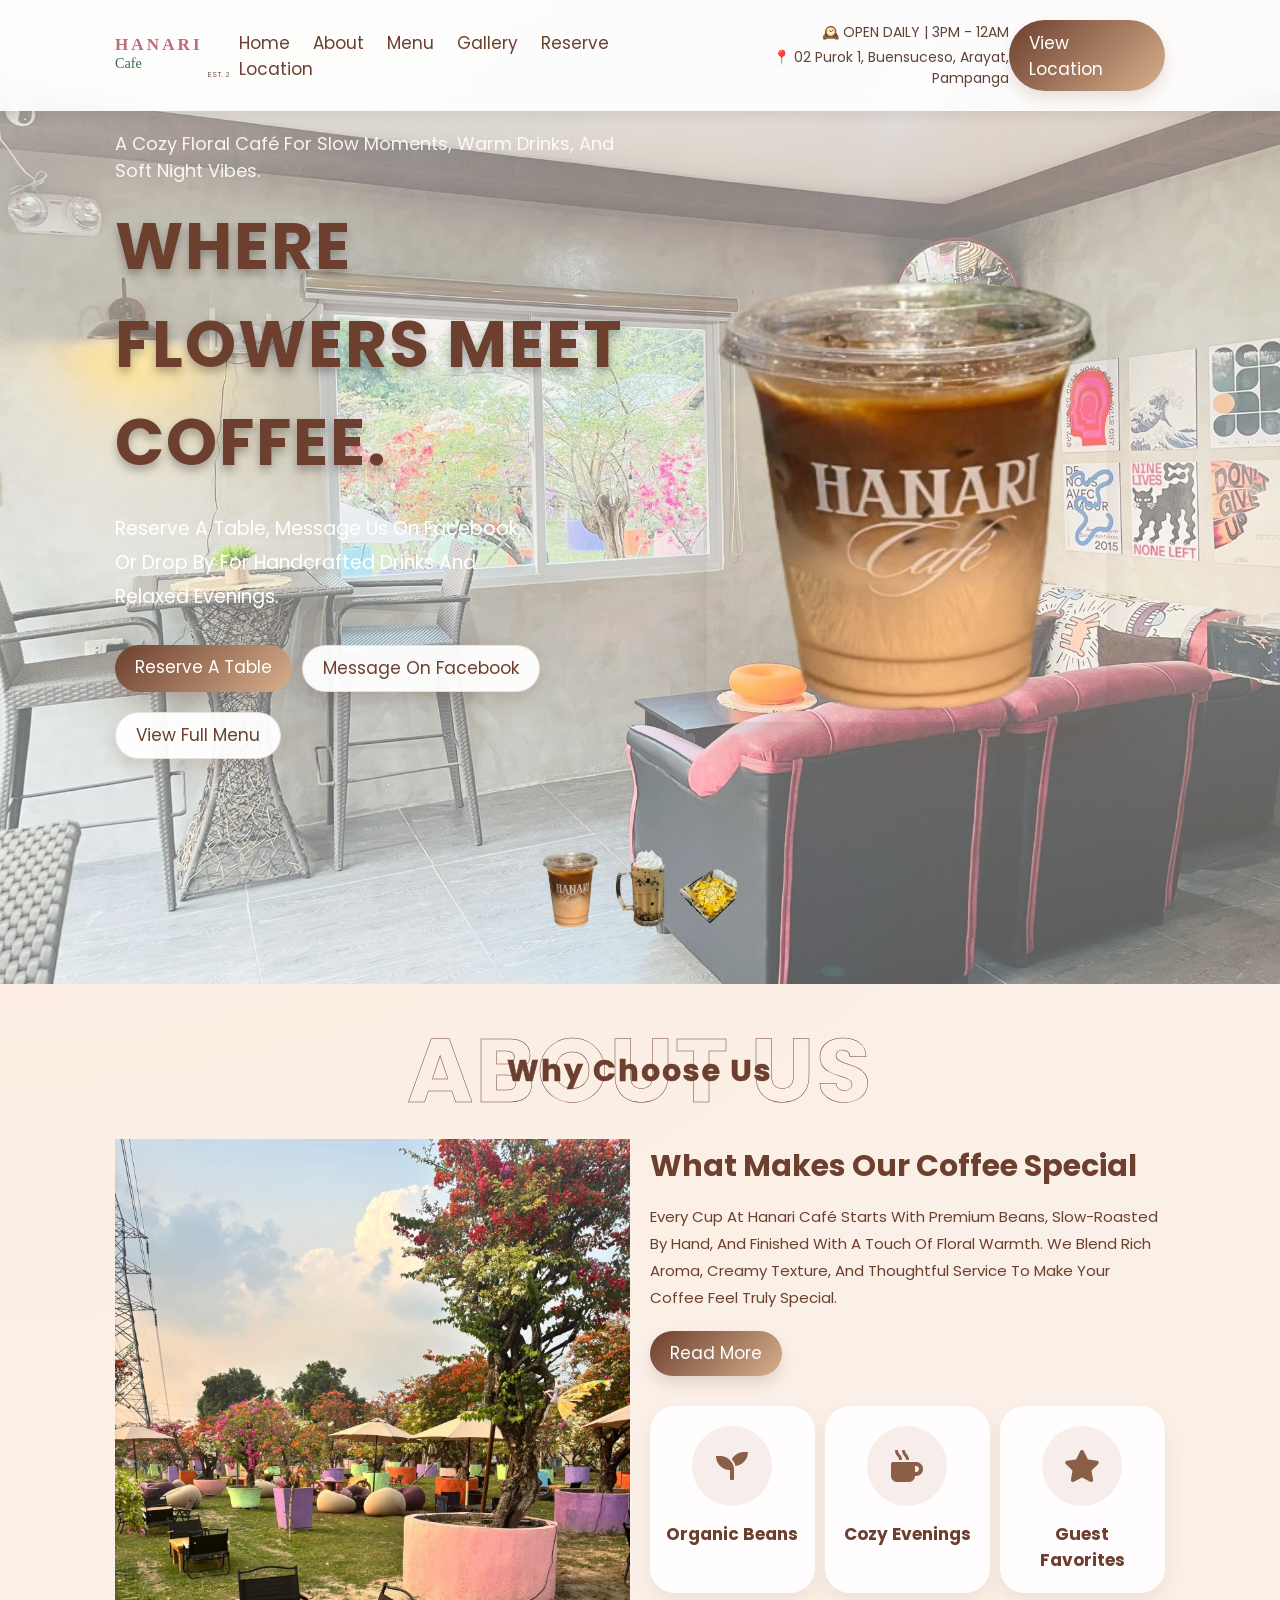
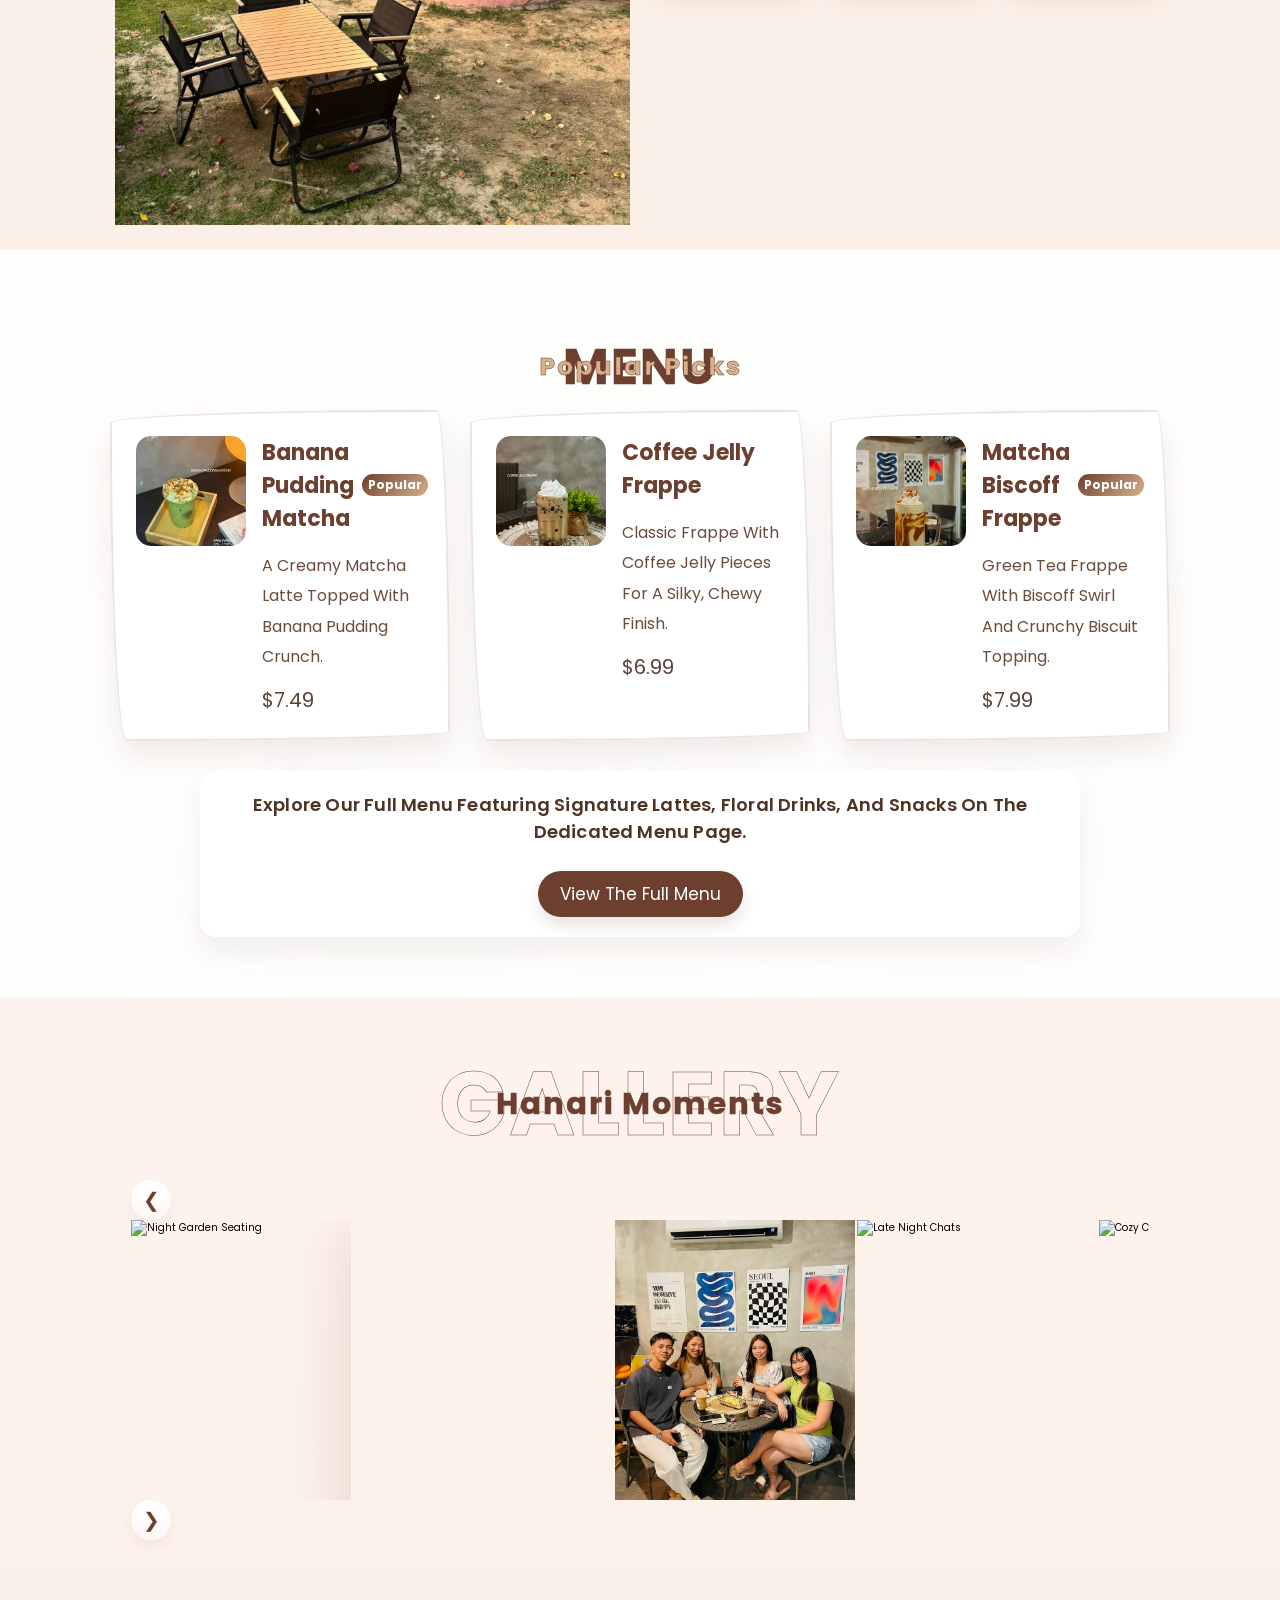
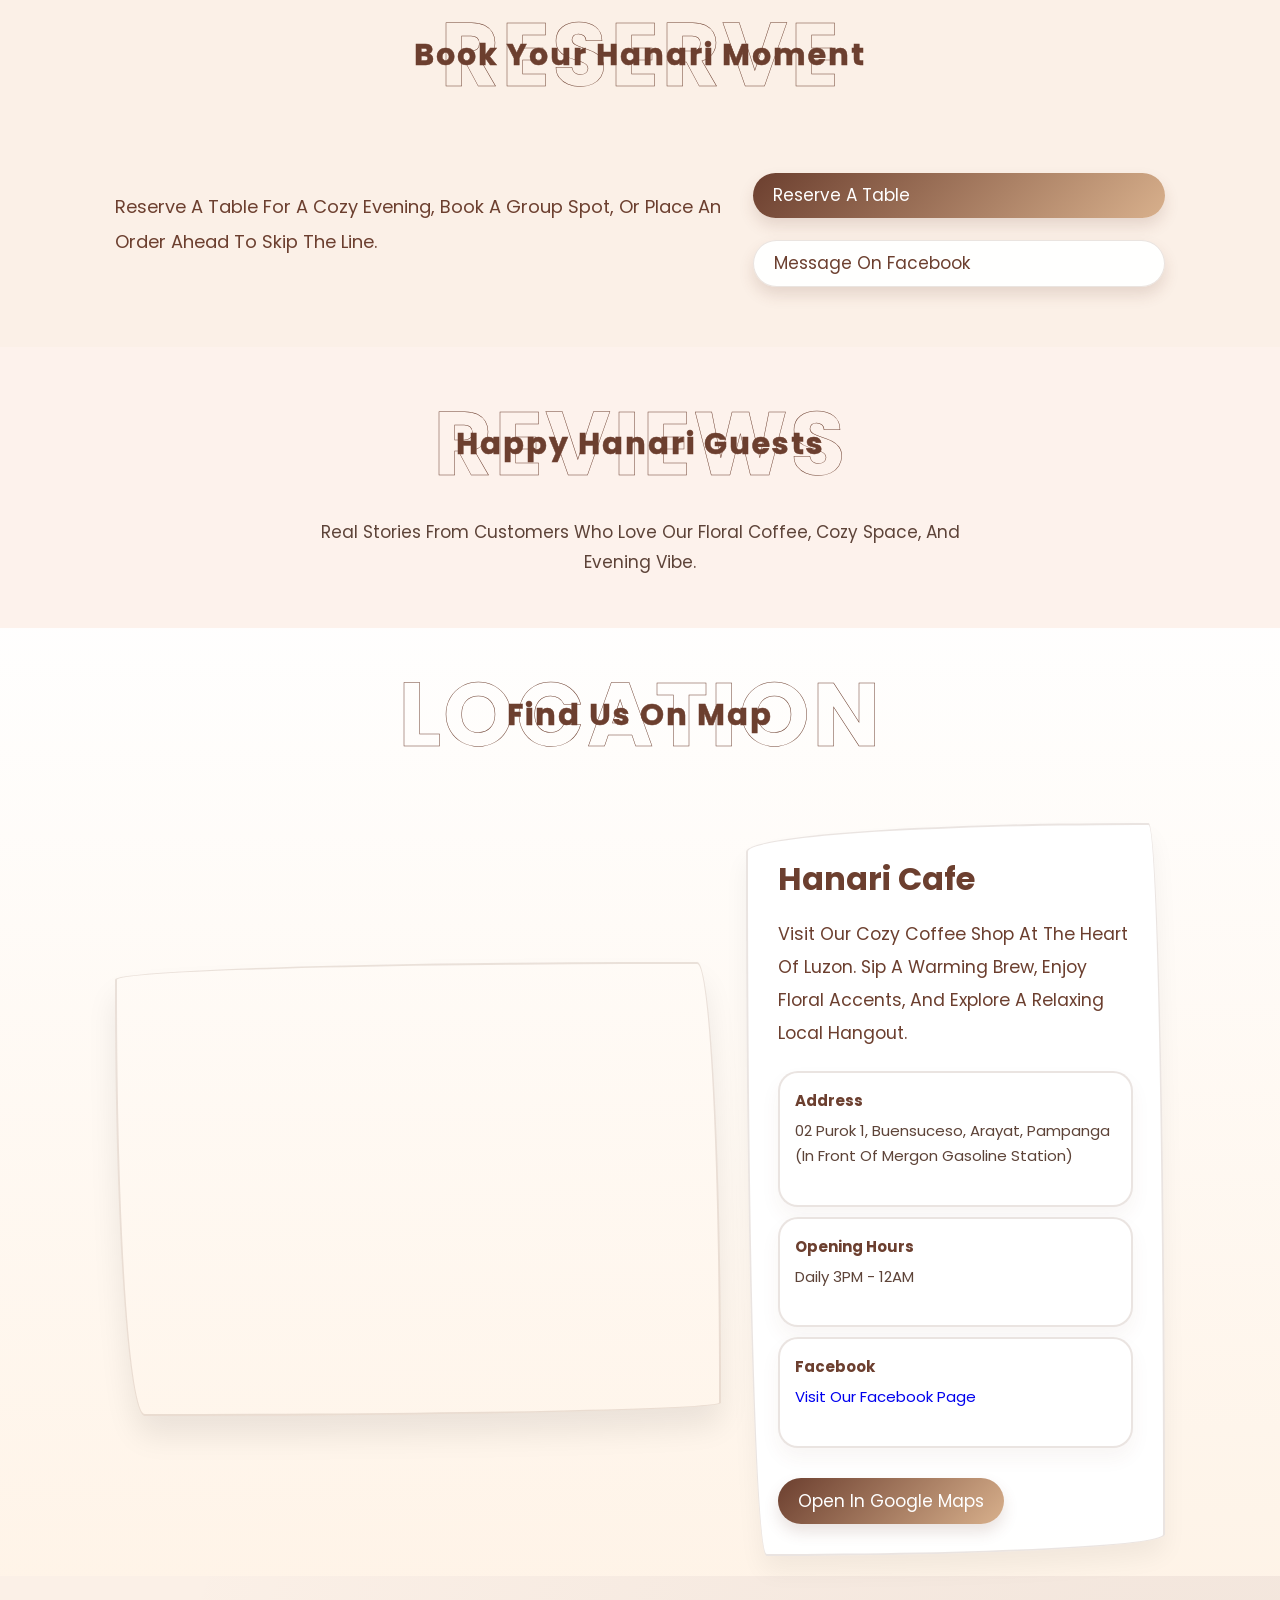
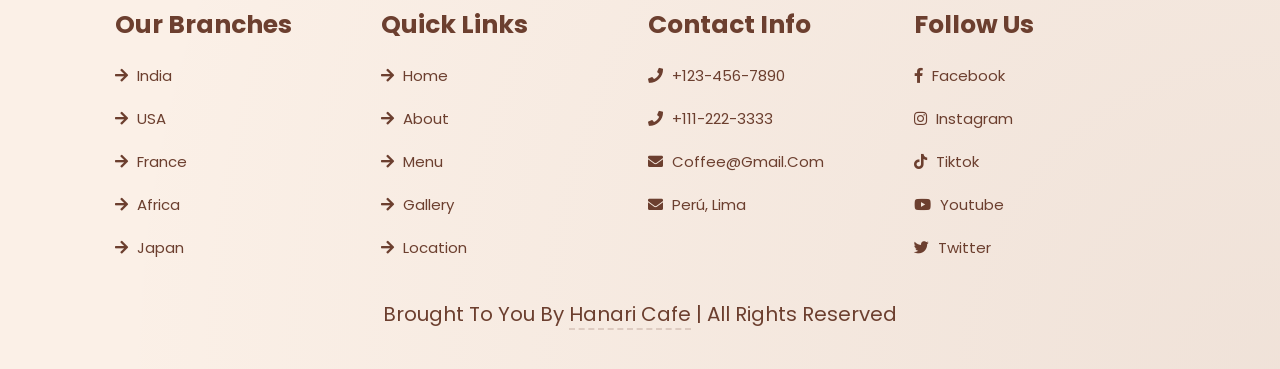
==== index.html @ d76ca5bf "Add files via upload" ====
<!DOCTYPE html>
<html lang="es">

<head>
    <meta charset="UTF-8">
    <meta http-equiv="X-UA-Compatible" content="IE=edge">
    <meta name="viewport" content="width=device-width, initial-scale=1.0">
    <title>Hanari Cafe</title>

    <!-- Font Awesome CDN Link  -->
    <link rel="stylesheet" href="https://cdnjs.cloudflare.com/ajax/libs/font-awesome/5.15.4/css/all.min.css">

    <!-- Custom CSS File Link  -->
    <link rel="stylesheet" href="css/style.css">

</head>

<body>

    <!-- HEADER -->
    <header class="header">
        <div id="menu-btn" class="fas fa-bars"></div>

        <a href="#" class="logo">
            <img src="image/logo.svg" alt="Hanari Cafe logo" class="logo-img">
        </a>

        <nav class="navbar">
            <a href="#home">home</a>
            <a href="#about">about</a>
            <a href="#menu">menu</a>
            <a href="#gallery">gallery</a>
            <a href="#reserve">reserve</a>
            <a href="#location">location</a>
        </nav>

        <div class="header-info">
            <span>🕰️ OPEN DAILY | 3PM - 12AM</span>
            <span>📍 02 Purok 1, Buensuceso, Arayat, Pampanga</span>
        </div>

        <a href="#location" class="btn">view location</a>
    </header>

    <!-- HOME -->
    <section class="home" id="home">
        <div class="row">
            <div class="content">
                <p class="home-subtitle">A cozy floral café for slow moments, warm drinks, and soft night vibes.</p>
                <h3>Where flowers meet coffee.</h3>
                <p class="home-copy">Reserve a table, message us on Facebook, or drop by for handcrafted drinks and relaxed evenings.</p>
                <div class="hero-buttons">
                    <a href="#reserve" class="btn">Reserve a Table</a>
                    <a href="https://www.facebook.com/profile.php?id=61587623434607" class="btn btn-alt" target="_blank" rel="noreferrer">Message on Facebook</a>
                    <a href="menu.html" class="btn btn-alt">View Full Menu</a>
                </div>
            </div>

            <div class="image">
                <img src="image/home-img-1.png" class="main-home-image" alt="">
            </div>
        </div>

        <div class="image-slider">
            <img src="image/home-img-1.png" alt="">
            <img src="image/home-img-2.png" alt="">
            <img src="image/home-img-3.png" alt="">
        </div>
    </section>

    <!-- ABOUT -->
    <section class="about" id="about">
        <h1 class="heading">about us <span>why choose us</span></h1>

        <div class="row">
            <div class="image">
                <img src="image/about-img.png" alt="">
            </div>

            <div class="content">
                <h3 class="title">what makes our coffee special</h3>
                <p>Every cup at Hanari Café starts with premium beans, slow-roasted by hand, and finished with a touch of floral warmth. We blend rich aroma, creamy texture, and thoughtful service to make your coffee feel truly special.</p>
                <a href="#" class="btn">read more</a>
                <div class="icons-container">
                    <div class="icons">
                        <i class="fas fa-seedling"></i>
                        <h3>Organic Beans</h3>
                    </div>
                    <div class="icons">
                        <i class="fas fa-mug-hot"></i>
                        <h3>Cozy Evenings</h3>
                    </div>
                    <div class="icons">
                        <i class="fas fa-star"></i>
                        <h3>Guest Favorites</h3>
                    </div>
                </div>
            </div>
        </div>
    </section>
    <!-- MENU -->
    <section class="menu" id="menu">
        <h1 class="heading">menu <span>popular picks</span></h1>

        <div class="box-container">
            <a href="menu.html" class="box">
                <img src="image/Pasted Image.png" alt="Banana Pudding Matcha">
                <div class="content">
                    <h3>banana pudding matcha <span class="badge">popular</span></h3>
                    <p>A creamy matcha latte topped with banana pudding crunch.</p>
                    <span>$7.49</span>
                </div>
            </a>

            <a href="menu.html" class="box">
                <img src="image/Pasted Image 2.png" alt="Coffee Jelly Frappe">
                <div class="content">
                    <h3>coffee jelly frappe</h3>
                    <p>Classic frappe with coffee jelly pieces for a silky, chewy finish.</p>
                    <span>$6.99</span>
                </div>
            </a>

            <a href="menu.html" class="box">
                <img src="image/Pasted Image 3.png" alt="Matcha Biscoff Frappe">
                <div class="content">
                    <h3>matcha biscoff frappe <span class="badge">popular</span></h3>
                    <p>Green tea frappe with Biscoff swirl and crunchy biscuit topping.</p>
                    <span>$7.99</span>
                </div>
            </a>
        </div>
        <div class="menu-preview-note">
            <p>Explore our full menu featuring signature lattes, floral drinks, and snacks on the dedicated menu page.</p>
            <a href="menu.html" class="btn btn-alt">View the full menu</a>
        </div>
    </section>

    <!-- GALLERY -->
    <section class="memories" id="gallery">
        <h1 class="heading">gallery <span>hanari moments</span></h1>
        <div class="memories-track-wrapper">
            <button class="mem-prev" aria-label="Previous">&#10094;</button>
            <div class="memories-track" tabindex="0">
                <div class="mem-box"><img src="image/pic-1.png" alt="Night Garden Seating"></div>
                <div class="mem-box"><img src="image/pic-2.png" alt="Vibrant Patio"></div>
                <div class="mem-box"><img src="image/pic-3.png" alt="Friendly Gatherings"></div>
                <div class="mem-box"><img src="image/pic-4.png" alt="Late Night Chats"></div>
                <div class="mem-box"><img src="image/pic-5.png" alt="Cozy Corners"></div>
                <div class="mem-box"><img src="image/pic-6.png" alt="Group Hangouts"></div>
                <div class="mem-box"><img src="image/pic-7.png" alt="Relaxed Vibes"></div>
            </div>
            <button class="mem-next" aria-label="Next">&#10095;</button>
        </div>
    </section>    

    <!-- RESERVATION -->
    <section class="reservations" id="reserve">
        <h1 class="heading">reserve <span>book your hanari moment</span></h1>
        <div class="reserve-content">
            <div class="reserve-copy">
                <p>Reserve a table for a cozy evening, book a group spot, or place an order ahead to skip the line.</p>
            </div>
            <div class="reserve-actions">
                <a href="#location" class="btn">Reserve a Table</a>
                <a href="https://www.facebook.com/profile.php?id=61587623434607" class="btn btn-alt" target="_blank" rel="noreferrer">Message on Facebook</a>
            </div>
        </div>
    </section>

    <!-- REVIEWS -->
    <section class="reviews" id="reviews">
        <h1 class="heading">reviews <span>happy hanari guests</span></h1>
        <p class="section-subtitle">Real stories from customers who love our floral coffee, cozy space, and evening vibe.</p>
        <div class="review-grid">
            <div class="review-card">
                <i class="fas fa-quote-left quote-icon"></i>
                <p>“The coffee and atmosphere are both amazing. My favorite spot for evening catchups.”</p>
                <div class="review-meta"><span>– Althea</span><span class="rating">⭐⭐⭐⭐⭐</span></div>
            </div>
            <div class="review-card">
                <i class="fas fa-quote-left quote-icon"></i>
                <p>“Fresh drinks, friendly service, and a beautiful space. Highly recommend the floral latte.”</p>
                <div class="review-meta"><span>– Marco</span><span class="rating">⭐⭐⭐⭐⭐</span></div>
            </div>
            <div class="review-card">
                <i class="fas fa-quote-left quote-icon"></i>
                <p>“Cozy, relaxing, and the perfect place to unwind after work. The staff made our visit special.”</p>
                <div class="review-meta"><span>– Ysabelle</span><span class="rating">⭐⭐⭐⭐⭐</span></div>
            </div>
        </div>
    </section>

    <!-- LOCATION -->
    <section class="location" id="location">
        <h1 class="heading">location <span>find us on map</span></h1>

        <div class="location-content">
            <div class="map">
                <iframe src="https://www.google.com/maps?q=15.1995116,120.6707107&z=15&output=embed" allowfullscreen="" loading="lazy" referrerpolicy="no-referrer-when-downgrade"></iframe>
            </div>
            <div class="details">
                <h3>Hanari Cafe</h3>
                <p>Visit our cozy coffee shop at the heart of Luzon. Sip a warming brew, enjoy floral accents, and explore a relaxing local hangout.</p>
                <div class="info-grid">
                    <div class="info-item">
                        <h4>Address</h4>
                        <p>02 Purok 1, Buensuceso, Arayat, Pampanga (in front of Mergon Gasoline Station)</p>
                    </div>
                    <div class="info-item">
                        <h4>Opening Hours</h4>
                        <p>Daily 3PM - 12AM</p>
                    </div>
                    <div class="info-item">
                        <h4>Facebook</h4>
                        <p><a href="https://www.facebook.com/profile.php?id=61587623434607" target="_blank" rel="noreferrer">Visit our Facebook page</a></p>
                    </div>
                </div>
                <a href="https://www.google.com/maps/search/?api=1&query=15.1995116,120.6707107" class="btn" target="_blank" rel="noreferrer">open in Google Maps</a>
            </div>
        </div>
    </section>

    <!-- FOOTER -->
    <section class="footer">
        <div class="box-container">
            <div class="box">
                <h3>our branches</h3>
                <a href="#"><i class="fas fa-arrow-right"></i> india</a>
                <a href="#"><i class="fas fa-arrow-right"></i> USA</a>
                <a href="#"><i class="fas fa-arrow-right"></i> france</a>
                <a href="#"><i class="fas fa-arrow-right"></i> africa</a>
                <a href="#"><i class="fas fa-arrow-right"></i> japan</a>
            </div>

            <div class="box">
                <h3>quick links</h3>
                <a href="#home"><i class="fas fa-arrow-right"></i> home</a>
                <a href="#about"><i class="fas fa-arrow-right"></i> about</a>
                <a href="#menu"><i class="fas fa-arrow-right"></i> menu</a>
                <a href="#gallery"><i class="fas fa-arrow-right"></i> gallery</a>
                <a href="#location"><i class="fas fa-arrow-right"></i> location</a>
            </div>

            <div class="box">
                <h3>contact info</h3>
                <a href="#"><i class="fas fa-phone"></i> +123-456-7890</a>
                <a href="#"><i class="fas fa-phone"></i> +111-222-3333</a>
                <a href="#"><i class="fas fa-envelope"></i> coffee@gmail.com</a>
                <a href="#"><i class="fas fa-envelope"></i> Perú, Lima</a>
            </div>

            <div class="box">
                <h3>follow us</h3>
                <a href="#"><i class="fab fa-facebook-f"></i> facebook</a>
                <a href="#"><i class="fab fa-instagram"></i> instagram</a>
                <a href="#"><i class="fab fa-tiktok"></i> tiktok</a>
                <a href="#"><i class="fab fa-youtube"></i> youtube</a>
                <a href="#"><i class="fab fa-twitter"></i> twitter</a>
            </div>
        </div>

        <div class="credit">Brought to you by <span> Hanari Cafe</span> | all rights reserved</div>
    </section>













    <!-- Custom JS File Link  -->
    <script src="js/script.js"></script>

</body>

</html>
---- css/style.css ----
@import url('https://fonts.googleapis.com/css2?family=Poppins:wght@100;300;400;500;600&display=swap');

:root {
    --main-color: #6c3f2f;
    --secondary-color: #d8b08c;
    --bg-color: #fbf0e7;
    --border-radius: 95% 4% 97% 5% / 4% 94% 3% 95%;
    --border-radius-hover: 4% 95% 6% 95% / 95% 4% 92% 5%;
    --border: .2rem solid rgba(108, 63, 47, .14);
    --border-hover: .2rem dashed rgba(108, 63, 47, .18);
}

* {
    font-family: 'Poppins', sans-serif;
    margin: 0;
    padding: 0;
    box-sizing: border-box;
    outline: none;
    border: none;
    text-decoration: none;
    text-transform: capitalize;
    transition: all .2s ease;
}

html {
    font-size: 62.5%;
    overflow-x: hidden;
    scroll-padding-top: 7rem;
    scroll-behavior: smooth;
}

body {
    background: radial-gradient(circle at top left, rgba(255, 225, 205, .45), transparent 28%),
                radial-gradient(circle at bottom right, rgba(108, 63, 47, .08), transparent 22%),
                var(--bg-color);
}

section {
    padding: 2rem 9%;
}

.heading {
    font-size: 9rem;
    text-transform: uppercase;
    color: transparent;
    -webkit-text-stroke: .05rem var(--main-color);
    letter-spacing: .2rem;
    text-align: center;
    pointer-events: none;
    position: relative;
}

.heading span {
    position: absolute;
    top: 50%;
    left: 50%;
    transform: translate(-50%, -50%);
    width: 100%;
    color: var(--main-color);
    font-size: 3rem;
}

.btn {
    display: inline-block;
    padding: .95rem 2rem;
    border-radius: 5rem;
    color: #fff;
    background: linear-gradient(135deg, var(--main-color), var(--secondary-color));
    cursor: pointer;
    margin-top: 1rem;
    font-size: 1.7rem;
    box-shadow: 0 .8rem 1.5rem rgba(108, 63, 47, .15);
}

.btn:hover {
    transform: translateY(-2px);
    box-shadow: 0 1rem 1.8rem rgba(108, 63, 47, .2);
}

/* HEADER */

.header {
    position: fixed;
    top: 0;
    left: 0;
    right: 0;
    display: flex;
    align-items: center;
    justify-content: space-between;
    z-index: 1000;
    background: rgba(255, 255, 255, .92);
    backdrop-filter: blur(10px);
    box-shadow: 0 .5rem 1.2rem rgba(0, 0, 0, .08);
    padding: 2rem 9%;
}

.header .logo {
    display: flex;
    align-items: center;
    color: var(--main-color);
}

.header .logo img {
    height: 5rem;
    width: auto;
    display: block;
}

.header .navbar a {
    margin: 0 1rem;
    font-size: 1.7rem;
    color: var(--main-color);
}

.header-info {
    display: flex;
    flex-direction: column;
    gap: .4rem;
    color: #5d4338;
    font-size: 1.4rem;
    text-align: right;
}

.header-info span {
    display: block;
}

.header .btn {
    margin-top: 0;
}

#menu-btn {
    font-size: 3rem;
    color: var(--main-color);
    cursor: pointer;
    display: none;
}

/* HOME */

.home {
    min-height: 100vh;
    padding-top: 12rem;
    background: linear-gradient(180deg, rgba(251, 240, 231, .55), rgba(255, 255, 255, .35)),
                url(../image/home-bg.jpg) no-repeat center/cover;
    position: relative;
}

.home::before {
    content: '';
    position: absolute;
    inset: 0;
    background: radial-gradient(circle at top left, rgba(255, 255, 255, .25), transparent 24%),
                radial-gradient(circle at bottom right, rgba(108, 63, 47, .08), transparent 16%);
    pointer-events: none;
}

.home .row {
    position: relative;
    z-index: 1;
    display: flex;
    align-items: center;
    flex-wrap: wrap;
    gap: 2rem;
}

.home .row .content {
    flex: 1 1 42rem;
    padding: 1rem 0;
}

.home .row .content h3 {
    font-size: 5.5rem;
    color: #fff;
    text-transform: none;
    letter-spacing: .2rem;
    text-shadow: 0 .5rem 1rem rgba(0, 0, 0, .3);
}

.home .row .image {
    flex: 1 1 42rem;
    padding-top: 10rem;
    text-align: center;
}

.home .row .image img {
    max-width: 100%;
    height: auto;
    width: 30rem;
    border-radius: 3rem;
    box-shadow: 0 2.5rem 4rem rgba(108, 63, 47, .12);
    animation: float 5s ease-in-out infinite;
}

@keyframes float {

    0%,
    100% {
        transform: translateY(0);
    }

    50% {
        transform: translateY(-2.5rem);
    }

    50% {
        transform: translateY(-7rem);
    }
}

.home .row .content h3 {
    font-size: 6.5rem;
    color: var(--main-color);
    text-transform: uppercase;
}

.home .image-slider {
    text-align: center;
    padding: 3rem 0;
}

.home .image-slider img {
    height: 8rem;
    margin: 0 .5rem;
    cursor: pointer;
    margin-top: 5rem;
}

.home .image-slider img:hover {
    transform: translateY(-2rem);
}

.home-subtitle {
    font-size: 1.8rem;
    color: #fff;
    margin-bottom: 1.4rem;
    opacity: .9;
}

.home-copy {
    font-size: 1.9rem;
    color: #fff;
    max-width: 42rem;
    margin: 2rem 0;
    line-height: 1.8;
}

.hero-buttons {
    display: flex;
    flex-wrap: wrap;
    gap: 1rem;
}

.btn-alt {
    background: rgba(255, 255, 255, .95);
    color: var(--main-color);
    border: 1px solid rgba(108, 63, 47, .14);
}

.btn-alt:hover {
    background: #fff;
}

.reserve-content,
.review-grid {
    display: grid;
    gap: 2rem;
    max-width: 110rem;
    margin: 0 auto;
}

.reserve-content {
    grid-template-columns: minmax(0, 1.2fr) minmax(0, .8fr);
    align-items: center;
    padding: 4rem 0;
}

.reserve-copy {
    font-size: 1.8rem;
    color: var(--main-color);
    line-height: 1.9;
}

.reserve-actions {
    display: flex;
    flex-direction: column;
    gap: 1.2rem;
}

.reviews {
    padding-top: 3rem;
    background: rgba(255, 245, 240, .65);
}

.reviews .section-subtitle {
    max-width: 70rem;
    margin: 0.5rem auto 3rem;
    color: #5d4338;
    font-size: 1.7rem;
    text-align: center;
    line-height: 1.8;
}

.review-grid {
    grid-template-columns: repeat(3, minmax(0, 1fr));
}

.review-card {
    position: relative;
    background: #fff;
    border-radius: 2rem;
    border: var(--border);
    padding: 3rem;
    box-shadow: 0 2rem 3rem rgba(108, 63, 47, .08);
}

.review-card .quote-icon {
    position: absolute;
    top: 2rem;
    right: 2rem;
    font-size: 3.6rem;
    color: rgba(108, 63, 47, .12);
}

.review-card p {
    font-size: 1.7rem;
    line-height: 1.9;
    color: #5d4338;
    margin-bottom: 2.2rem;
}

.review-meta {
    display: flex;
    justify-content: space-between;
    align-items: center;
    gap: 1rem;
    font-size: 1.5rem;
    color: var(--main-color);
}

.rating {
    letter-spacing: .2rem;
}

.icons-container {
    display: flex;
    flex-wrap: wrap;
    gap: 1.5rem;
    padding-top: 3rem;
}

.icons {
    flex: 1 1 14rem;
    padding: 2rem 1.5rem;
    text-align: center;
    background: rgba(255, 255, 255, .92);
    border-radius: 2.5rem;
    box-shadow: 0 1rem 2rem rgba(108, 63, 47, .08);
}

.icons i {
    display: inline-flex;
    align-items: center;
    justify-content: center;
    width: 7rem;
    height: 7rem;
    font-size: 3rem;
    color: #8b5e48;
    border-radius: 50%;
    background: rgba(203, 164, 143, .16);
    margin: 0 auto;
}

.icons h3 {
    font-size: 1.8rem;
    padding-top: 1.3rem;
    color: var(--main-color);
}

/* Ensure memories track inside .about spans full width below other columns */
.about .row {
    display: flex;
    align-items: flex-start;
    justify-content: space-between;
    flex-wrap: wrap;
    gap: 2rem;
}

.about .row .memories-track-wrapper {
    flex: 1 1 100%;
    width: 100%;
    order: 3;
    margin-top: 2.5rem;
    justify-content: center;
}

.about .row .image {
    flex: 1 1 42rem;
}

.about .row .image img {
    width: 100%;
    animation: aboutImage 4s linear infinite;
}

@keyframes aboutImage {

    0%,
    100% {
        transform: scale(.9);
        border-radius: var(--border-radius-hover);
    }

    50% {
        transform: scale(.8);
        border-radius: var(--border-radius);
    }
}

.about .row .content {
    flex: 1 1 42rem;
}

.about .row .content .title {
    color: var(--main-color);
    font-size: 3rem;
    line-height: 1.8;
}

.about .row .content p {
    color: var(--main-color);
    font-size: 1.5rem;
    line-height: 1.8;
    padding: 1rem 0;
}

.about .row .content .icons-container {
    display: flex;
    flex-wrap: wrap;
    gap: 1rem;
    padding-top: 3rem;
}

.about .row .content .icons-container .icons {
    flex: 1 1 15rem;
    padding: 2rem 1.5rem;
    text-align: center;
    background: rgba(255, 255, 255, .9);
    border-radius: 2.5rem;
    box-shadow: 0 1rem 2rem rgba(108, 63, 47, .08);
    min-height: 18rem;
}

.about .row .content .icons-container .icons i {
    display: inline-flex;
    align-items: center;
    justify-content: center;
    width: 8rem;
    height: 8rem;
    font-size: 3.2rem;
    color: #8b5e48;
    border-radius: 50%;
    background: rgba(203, 164, 143, .16);
    margin: 0 auto;
}

.about .row .content .icons-container .icons h3 {
    font-size: 1.7rem;
    padding-top: 1.5rem;
    color: var(--main-color);
}

/* MENU */

.menu {
    position: relative;
    background: linear-gradient(180deg, rgba(255, 243, 237, .95), rgba(255, 246, 241, .96)),
                url(../image/menu-bg.jpg) no-repeat center/cover;
    background-blend-mode: lighten;
    overflow: hidden;
    padding: 8rem 9rem 6rem;
}

.menu::before {
    content: '';
    position: absolute;
    inset: 0;
    background: rgba(255, 255, 255, .92);
    pointer-events: none;
}

.menu .heading,
.menu .section-copy,
.menu .menu-actions .btn {
    position: relative;
    z-index: 1;
}

.menu .heading {
    color: var(--main-color);
    font-size: 5rem;
    margin-bottom: 0.5rem;
}

.menu .heading span {
    color: var(--secondary-color);
    font-size: 2.5rem;
}

.menu .section-copy {
    max-width: 72rem;
    margin: 1.5rem auto 3rem;
    color: #6c4c3d;
    font-size: 2rem;
    line-height: 1.8;
    text-align: center;
}

.menu .box-container {
    position: relative;
    z-index: 1;
    display: grid;
    grid-template-columns: repeat(auto-fit, minmax(26rem, 1fr));
    gap: 2rem;
    padding: 0 2rem;
    max-width: 130rem;
    margin: 0 auto;
}

.menu .box-container .box {
    padding: 2.4rem;
    border: var(--border);
    border-radius: var(--border-radius);
    display: flex;
    align-items: flex-start;
    gap: 1.6rem;
    background: rgba(255, 255, 255, .98);
    box-shadow: 0 1.5rem 2.8rem rgba(108, 63, 47, .1);
    min-height: 22rem;
    transition: transform .3s ease, box-shadow .3s ease;
}

.menu .box-container .box:hover {
    transform: translateY(-8px);
    box-shadow: 0 2.5rem 3.5rem rgba(108, 63, 47, .15);
    border: var(--border-hover);
    border-radius: var(--border-radius-hover);
    background: rgba(255, 255, 255, 1);
}

.menu .box-container .box img {
    width: 11rem;
    height: 11rem;
    object-fit: cover;
    margin: 0;
    flex-shrink: 0;
    border-radius: 1.5rem;
}

.menu .box-container .box .content {
    width: 100%;
}

.menu .box-container .box .content h3 {
    font-size: 2.2rem;
    color: var(--main-color);
    line-height: 1.5;
    margin-bottom: .8rem;
    display: flex;
    align-items: center;
    gap: .8rem;
}

.menu .box-container .box .content p {
    font-size: 1.6rem;
    color: #6c4c3d;
    line-height: 1.9;
    padding: .8rem 0 1.2rem;
}

.menu .box-container .box .content span {
    font-size: 2rem;
    color: #5d4338;
}

.menu-group {
    margin-top: 4rem;
}

.menu-group h2 {
    font-size: 3rem;
    color: var(--main-color);
    margin-bottom: 2rem;
    letter-spacing: .2rem;
    text-transform: uppercase;
}

.menu-preview-note {
    width: 100%;
    text-align: center;
    margin: 3rem auto 0;
    max-width: 88rem;
    padding: 2rem 2.5rem;
    background: rgba(255, 255, 255, .95);
    border-radius: 1.6rem;
    box-shadow: 0 1.5rem 3rem rgba(108, 63, 47, .09);
    position: relative;
    z-index: 1;
}

.menu-preview-note p {
    font-size: 1.8rem;
    color: #4d3425;
    margin-bottom: 1.6rem;
    font-weight: 600;
    letter-spacing: .02rem;
}

.menu-preview-note .btn {
    padding: 1rem 2.2rem;
    background: var(--main-color);
    color: #fff;
    border: none;
}

.menu-actions {
    text-align: center;
    margin-top: 3rem;
}

.menu-actions .btn {
    font-size: 1.8rem;
    padding: 1rem 2rem;
}

.menu .box-container .box:hover {
    border: var(--border-hover);
    border-radius: var(--border-radius-hover);
    background: rgba(255, 255, 255, 1);
}

.menu .box-container .box .content .badge {
    display: inline-block;
    background: linear-gradient(135deg, var(--main-color), var(--secondary-color));
    color: #fff;
    padding: .2rem .6rem;
    border-radius: 1.4rem;
    font-size: 1.2rem;
}

/* MEMORIES */

.carousel-wrap,
.memories-track-wrapper {
    padding: 8px 16px;
}

.memories-track,
.carousel {
    display: flex;
    gap: 0.2rem;
    overflow-x: auto;
    overflow-y: hidden;
    cursor: grab;
    touch-action: pan-x;
    user-select: none;
    -webkit-user-select: none;
    -ms-overflow-style: none;
    scrollbar-width: none;
    -webkit-overflow-scrolling: touch;
    overscroll-behavior-x: contain;
    width: 100%;
    height: 280px;
    align-items: stretch;
    scroll-snap-type: x mandatory;
    scroll-behavior: smooth;
    scroll-padding-inline: 2rem;
}

.memories-track::-webkit-scrollbar,
.carousel::-webkit-scrollbar {
    display: none;
}

.memories-track.is-dragging,
.carousel.is-dragging {
    cursor: grabbing;
}


.mem-box,
.carousel__item {
    position: relative;
    top: 0;
    left: 0;
    height: 100%;
    flex: 0 0 24rem;
    min-width: 24rem;
    scroll-snap-align: center;
    scroll-snap-stop: normal;
}

.mem-box img,
.carousel__item img {
    width: 100%;
    height: 100%;
    object-fit: cover;
    display: block;
    pointer-events: none;
}

.mem-prev, .mem-next {
    background: linear-gradient(180deg, #fff, #fff7f5);
    border: none;
    box-shadow: 0 .6rem 1.2rem rgba(108,63,47,.06);
    color: var(--main-color);
    width: 4rem;
    height: 4rem;
    border-radius: 50%;
    display: inline-flex;
    align-items: center;
    justify-content: center;
    cursor: pointer;
    font-size: 2rem;
}

.mem-prev:active, .mem-next:active { transform: scale(.98); }

/* LOCATION */


/* Interactive card styles */
.mem-box {
    cursor: pointer;
    transition: transform .25s ease, box-shadow .25s ease;
}
.mem-box:hover,
.mem-box:focus {
    transform: translateY(-6px) scale(1.02);
    box-shadow: 0 2.4rem 3.6rem rgba(108,63,47,.12);
}

.mem-caption {
    position: absolute;
    left: 0;
    right: 0;
    bottom: 0;
    padding: .6rem .8rem;
    background: linear-gradient(180deg, rgba(0,0,0,0) 0%, rgba(0,0,0,0.45) 100%);
    color: #fff;
    font-size: 1.2rem;
    opacity: 0;
    transform: translateY(8px);
    transition: opacity .2s ease, transform .2s ease;
}
.mem-box:hover .mem-caption,
.mem-box:focus .mem-caption {
    opacity: 1;
    transform: translateY(0);
}

.mem-box:focus-visible {
    outline: 3px solid rgba(108,63,47,.12);
    outline-offset: 4px;
}

/* Lightbox modal */
.mem-modal {
    position: fixed;
    inset: 0;
    display: none;
    align-items: center;
    justify-content: center;
    background: rgba(12,12,12,.6);
    z-index: 3000;
    padding: 2rem;
}
.mem-modal.open { display: flex; }
.mem-modal .mem-modal-content { max-width: 95%; max-height: 85%; position: relative; }
.mem-modal img { max-width: 100%; max-height: 100%; border-radius: .8rem; display: block; }
.mem-modal .mem-modal-caption { color: #fff; text-align: center; margin-top: .8rem; font-size: 1.4rem; }
.mem-modal .mem-modal-close,
.mem-modal .mem-modal-prev,
.mem-modal .mem-modal-next {
    position: absolute;
    top: 50%;
    transform: translateY(-50%);
    background: rgba(255,255,255,0.9);
    border-radius: 50%;
    width: 3.6rem;
    height: 3.6rem;
    display: grid;
    place-items: center;
    cursor: pointer;
    font-size: 1.8rem;
}
.mem-modal .mem-modal-close { right: 1rem; top: 1rem; transform: none; }
.mem-modal .mem-modal-prev { left: -4rem; }
.mem-modal .mem-modal-next { right: -4rem; }

@media (max-width: 768px) {
    .mem-modal .mem-modal-prev { left: 1rem; }
    .mem-modal .mem-modal-next { right: 1rem; }
}

/* Styles for older paged memories slider (keeps images constrained) */
.memories-slider .box {
    flex: 1 1 22rem;
    padding: 0.5rem;
    overflow: hidden;
}
.memories-slider .box img {
    width: 100%;
    height: 18rem;
    object-fit: cover;
    display: block;
    border-radius: 1rem;
}

.mem-prev, .mem-next {
    background: rgba(255,255,255,0.9);
    border: .1rem solid rgba(108,63,47,.08);
    color: var(--main-color);
    width: 4rem;
    height: 4rem;
    border-radius: 50%;
    display: inline-flex;
    align-items: center;
    justify-content: center;
    cursor: pointer;
    font-size: 2rem;
}

@media (max-width: 768px) {
    .mem-box { width: 18rem; height: 26rem; flex: 0 0 18rem; }
    .memories-track { gap: 0.25rem; padding: 0.6rem 0; }
    .mem-prev, .mem-next { width: 3rem; height: 3rem; font-size: 1.5rem; }
}

/* Review card content inside mem-box */
.review-card { display: none; }

/* Cutesy aesthetic touches */
.memories {
    background: linear-gradient(180deg, rgba(255, 245, 243, 0.6), rgba(255, 245, 240, 0.35));
    padding-top: 4rem;
}

.memories .heading span { color: var(--main-color); }

/* active (centered) card */
.mem-box.active {
    transform: translateY(-12px) scale(1.18);
    box-shadow: 0 4rem 5rem rgba(108,63,47,.18);
    z-index: 50;
}

/* pastel arrow buttons */
.mem-prev, .mem-next {
    background: linear-gradient(180deg, #fff, #fff7f5);
    border: none;
    box-shadow: 0 .6rem 1.2rem rgba(108,63,47,.06);
}

/* make scrollbar subtle and rounded */
.memories-track::-webkit-scrollbar { display: none; }

/* smoother transforms */
.mem-box { transition: transform .45s cubic-bezier(.2,.9,.2,1), filter .35s ease, box-shadow .35s ease; transform-origin: center center; }

.location {
    background: linear-gradient(180deg, rgba(255, 255, 255, 0.95), rgba(255, 244, 232, 0.95));
}

.location-content {
    display: grid;
    grid-template-columns: minmax(0, 1.3fr) minmax(0, 0.9fr);
    gap: 2.5rem;
    align-items: center;
    margin-top: 4rem;
}

.location .map {
    min-height: 45rem;
    width: 100%;
    border: var(--border);
    border-radius: var(--border-radius);
    overflow: hidden;
    box-shadow: 0 2rem 3rem rgba(0, 0, 0, .08);
}

.location .map iframe {
    width: 100%;
    min-height: 45rem;
    display: block;
    border: none;
}

.location .details {
    background: rgba(255, 255, 255, .96);
    padding: 3rem;
    border: var(--border);
    border-radius: var(--border-radius);
    box-shadow: 0 1.5rem 2.5rem rgba(0, 0, 0, .05);
}

.location .details h3 {
    font-size: 3.2rem;
    color: var(--main-color);
    padding-bottom: 1.5rem;
}

.location .details p {
    font-size: 1.75rem;
    color: var(--main-color);
    line-height: 1.9;
    padding-bottom: 2rem;
}

.location .details .info-grid {
    display: grid;
    grid-template-columns: repeat(1, minmax(0, 1fr));
    gap: 1rem;
    margin-bottom: 2rem;
}

.location .details .info-item {
    background: #fff;
    padding: 1.6rem 1.5rem;
    border: var(--border);
    border-radius: 2rem;
    box-shadow: 0 1rem 2rem rgba(108, 63, 47, .05);
}

.location .details .info-item h4 {
    font-size: 1.5rem;
    color: var(--main-color);
    margin-bottom: .6rem;
}

.location .details .info-item p {
    font-size: 1.5rem;
    color: #5d4338;
    line-height: 1.7;
}

.location .details .btn {
    display: inline-block;
    background: linear-gradient(135deg, var(--main-color), var(--secondary-color));
    color: #fff;
    border: none;
    padding: 1rem 2rem;
}

@media (max-width: 768px) {
    .location-content {
        grid-template-columns: 1fr;
    }

    .location .details {
        text-align: center;
    }

    .hero-buttons {
        flex-direction: column;
        align-items: stretch;
    }

    .reserve-content {
        grid-template-columns: 1fr;
        padding: 2rem 0;
    }

    .review-grid {
        grid-template-columns: 1fr;
    }

    .reserve-actions {
        align-items: stretch;
    }

    .icons {
        flex: 1 1 100%;
    }
}

.footer .box-container {
    display: grid;
    grid-template-columns: repeat(auto-fit, minmax(23rem, 1fr));
    gap: 1.5rem;
}

.footer .box-container .box h3 {
    font-size: 2.5rem;
    padding: 1rem 0;
    color: var(--main-color);
}

.footer .box-container .box a {
    display: block;
    font-size: 1.5rem;
    padding: 1rem 0;
    color: var(--main-color);
}

.footer .box-container .box a i {
    padding-right: .5rem;
}

.footer .box-container .box a:hover i {
    padding-right: 2rem;
}

.footer .credit {
    text-align: center;
    font-size: 2rem;
    padding: 2rem 1rem;
    margin-top: 1rem;
    color: var(--main-color);
}

.footer .credit span {
    border-bottom: var(--border-hover);
}



























/* MEDIA QUERIES */

@media (max-width: 991px) {
    html {
        font-size: 55%;
    }

    .header {
        padding: 3rem;
    }

    section {
        padding: 2rem;
    }
}

@media (max-width: 768px) {
    .heading {
        font-size: 6rem;
    }

    .heading span {
        font-size: 2.3rem;
    }

    #menu-btn {
        display: initial;
    }

    .hero-buttons {
        flex-direction: column;
        align-items: stretch;
    }

    .reserve-content {
        grid-template-columns: 1fr;
        padding: 2rem 0;
    }

    .review-grid {
        grid-template-columns: 1fr;
    }

    .reserve-actions {
        align-items: stretch;
    }

    .icons {
        flex: 1 1 100%;
    }

    #menu-btn.fa-times {
        transform: rotate(180deg);
    }

    .header .navbar {
        position: absolute;
        top: 99%;
        left: 0;
        right: 0;
        background: #fff;
        clip-path: polygon(0 0, 100% 0, 100% 0, 0 0);
    }

    .header .navbar.active {
        clip-path: polygon(0 0, 100% 0, 100% 100%, 0 100%);
    }

    .header .navbar a {
        display: block;
        font-size: 2.2rem;
        margin: 0;
        padding: 1.5rem 2rem;
    }

    .home {
        text-align: center;
    }

    .home .row .content h3 {
        font-size: 4rem;
    }

    .menu .box-container {
        grid-template-columns: 1fr;
    }

    .menu .box-container .box {
        flex-flow: column;
        align-items: flex-start;
        gap: 1.4rem;
        text-align: left;
        padding: 1.8rem;
    }

    .menu .box-container .box:hover {
        transform: translateY(0);
        box-shadow: 0 1rem 2rem rgba(108, 63, 47, .1);
    }

    .menu .box-container .box img {
        width: 100%;
        max-width: 14rem;
        height: 14rem;
        margin: 0;
        border-radius: 1.5rem;
    }

    .menu .box-container .box .content h3 {
        font-size: 2rem;
    }

    .menu .box-container .box .content p {
        font-size: 1.55rem;
    }

    .menu-preview-note {
        padding: 1.8rem 1.5rem;
        margin: 2rem auto 0;
        max-width: 100%;
        background: rgba(255, 255, 255, .98);
        box-shadow: 0 .8rem 2rem rgba(108, 63, 47, .08);
    }

    .menu-preview-note p {
        font-size: 1.65rem;
    }

    .menu-preview-note .btn {
        width: 100%;
        max-width: 26rem;
        margin: 0 auto;
    }

    .menu-actions {
        margin-top: 2rem;
    }

    .menu {
        padding: 6rem 2rem 4rem;
    }

    .menu .heading {
        font-size: 4.4rem;
        margin-bottom: 1rem;
    }

    .menu .heading span {
        font-size: 2rem;
    }

    .menu .section-copy {
        font-size: 1.7rem;
        margin-bottom: 2rem;
    }

    .menu .box-container {
        gap: 1.4rem;
        padding: 0 1rem;
    }

    .menu .box-container .box img {
        width: 100%;
        max-width: 100%;
        height: auto;
    }

    .home .row .image img {
        width: 100%;
        max-width: 30rem;
    }
}

@media (max-width: 450px) {
    html {
        font-size: 50%;
    }

    .home .row .image img {
        height: auto;
        width: 100%;
    }
}

/* Safety caps for large viewports to prevent oversized hero/slider images */
.home .row .image img {
    max-width: 40rem;
    max-height: 46rem;
    width: 100%;
    height: auto;
}

.memories-slider .box img,
.memories-slider .box {
    max-height: 20rem;
}

.memories-slider .box img {
    height: 18rem;
    width: 100%;
    object-fit: cover;
}
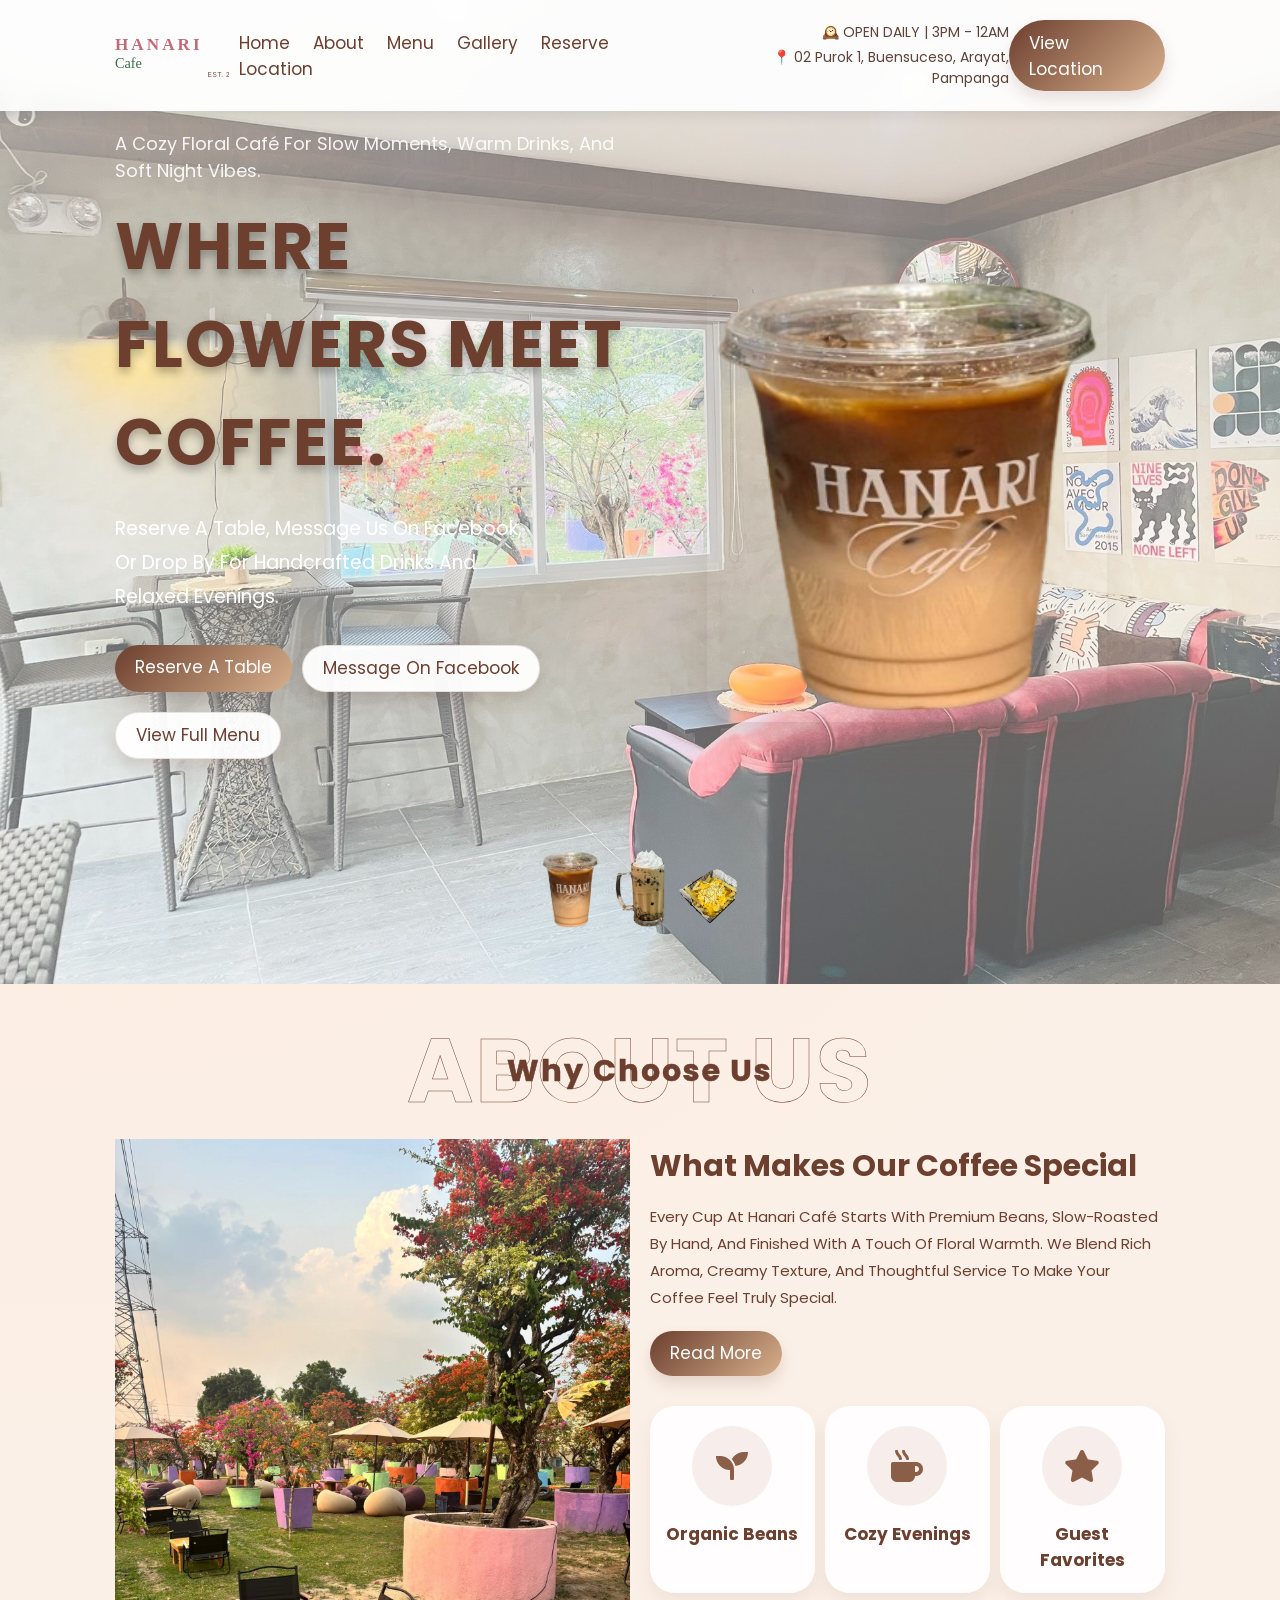
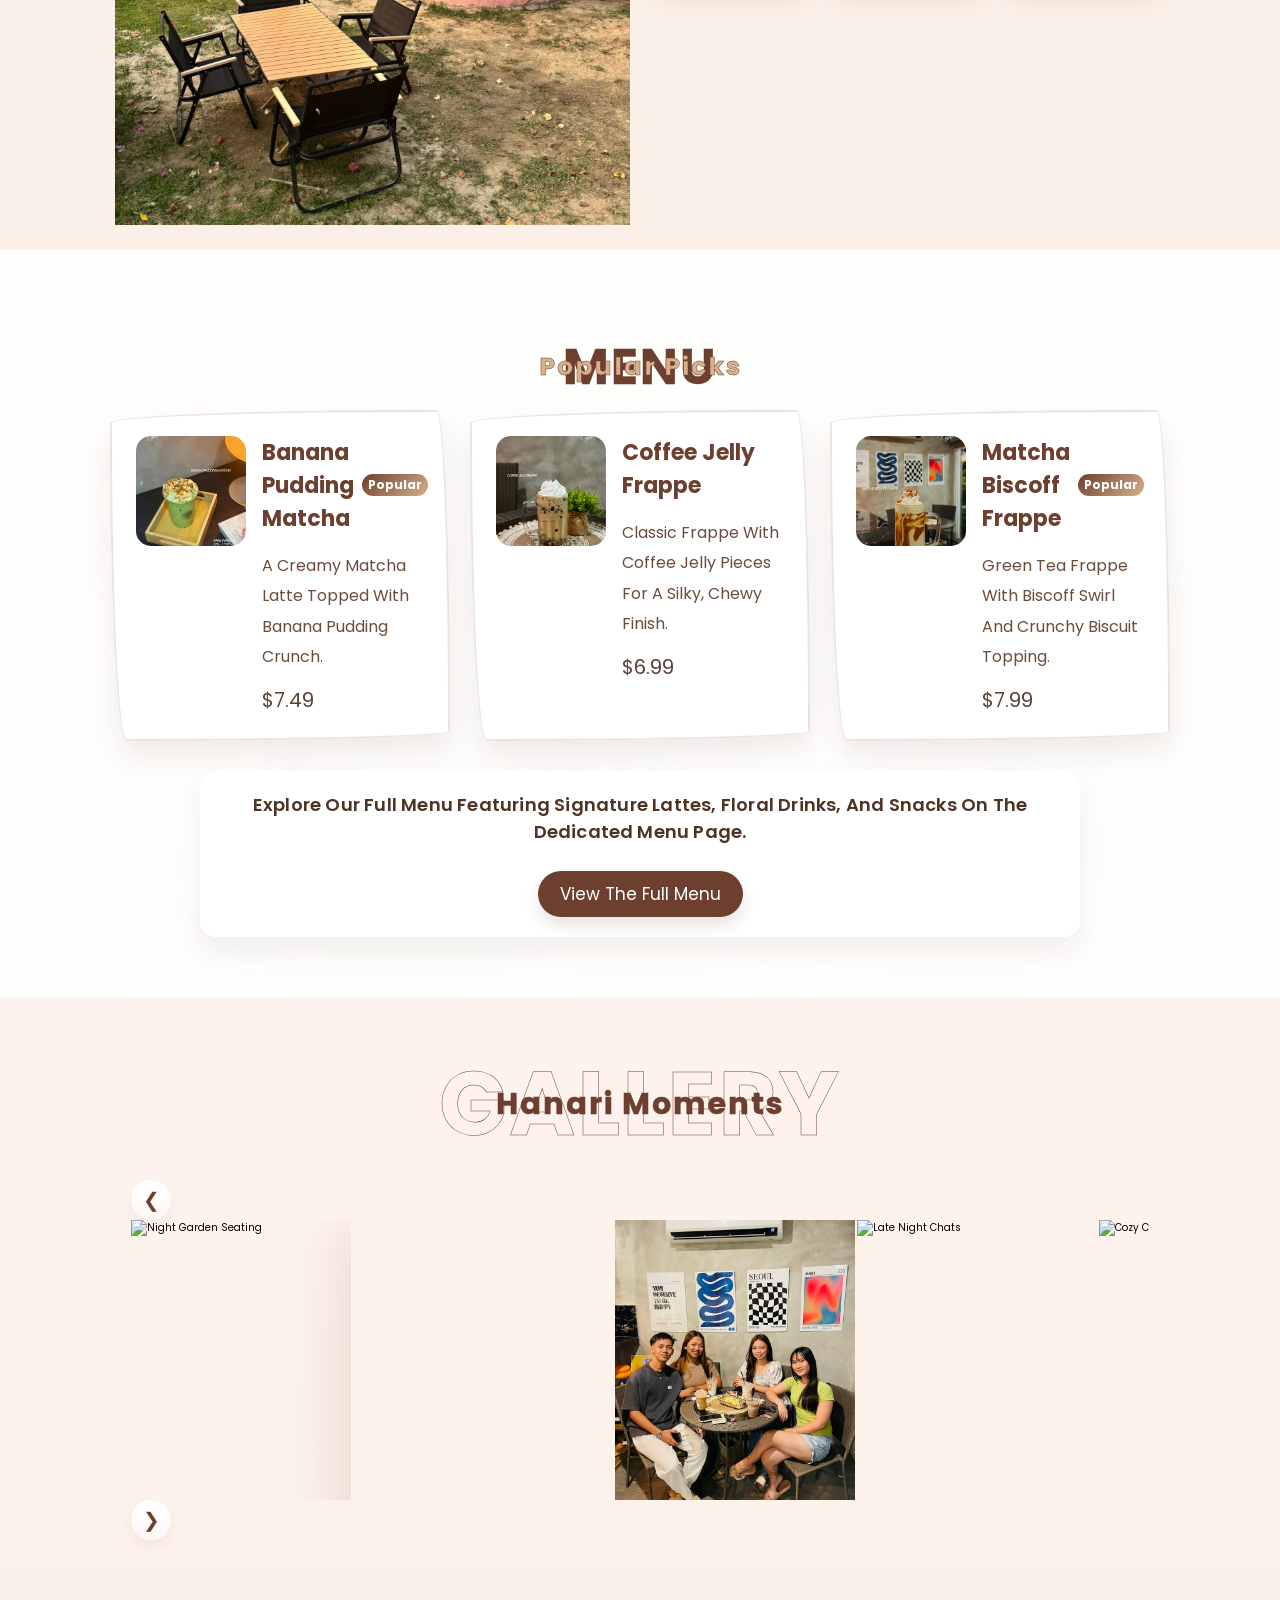
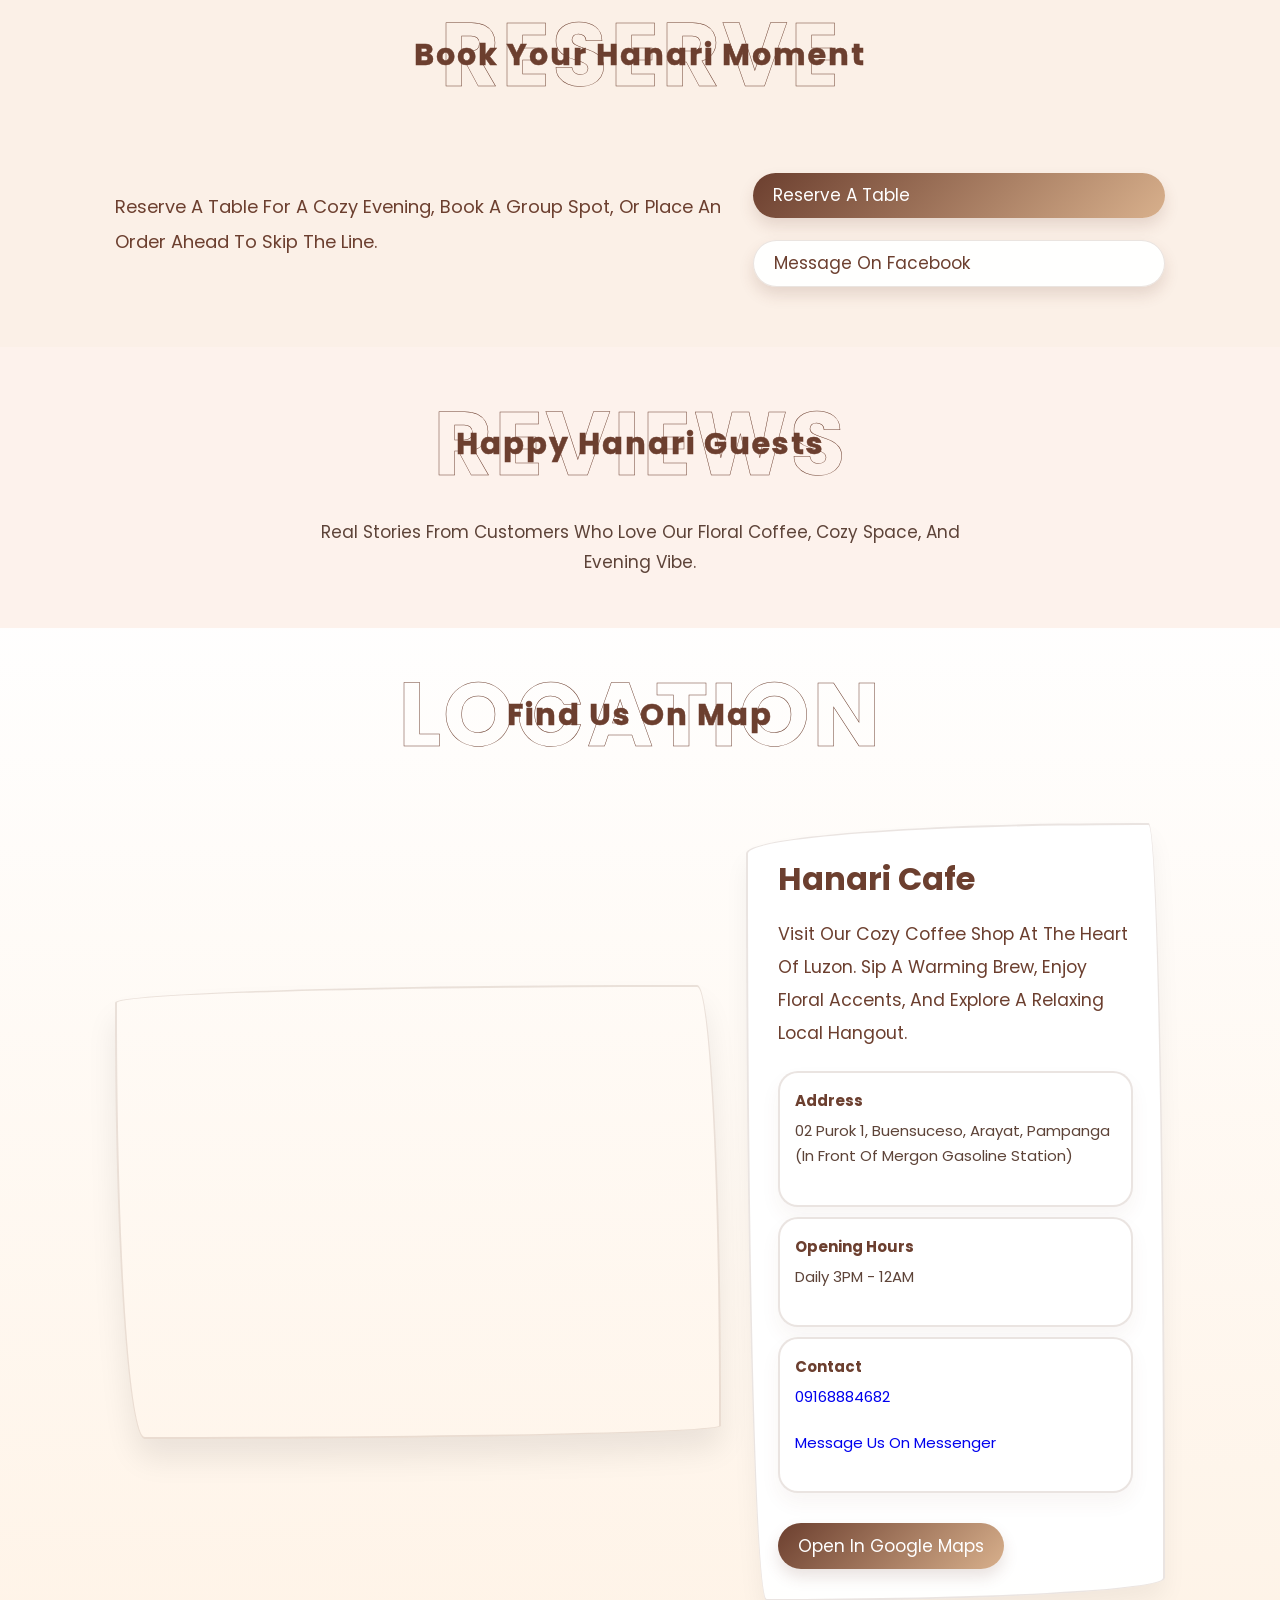
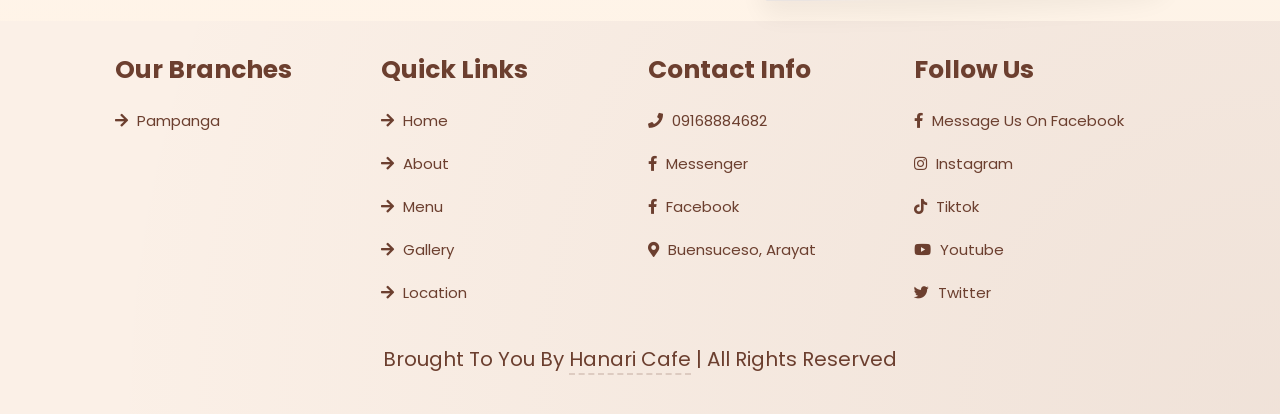
==== commit 6a948175: "Add files via upload" ====
--- a/index.html
+++ b/index.html
@@ -212,8 +212,9 @@
                         <p>Daily 3PM - 12AM</p>
                     </div>
                     <div class="info-item">
-                        <h4>Facebook</h4>
-                        <p><a href="https://www.facebook.com/profile.php?id=61587623434607" target="_blank" rel="noreferrer">Visit our Facebook page</a></p>
+                        <h4>Contact</h4>
+                        <p><a href="tel:09168884682">09168884682</a></p>
+                        <p><a href="https://www.facebook.com/messages/t/997109073488053" target="_blank" rel="noreferrer">Message us on Messenger</a></p>
                     </div>
                 </div>
                 <a href="https://www.google.com/maps/search/?api=1&query=15.1995116,120.6707107" class="btn" target="_blank" rel="noreferrer">open in Google Maps</a>
@@ -226,11 +227,8 @@
         <div class="box-container">
             <div class="box">
                 <h3>our branches</h3>
-                <a href="#"><i class="fas fa-arrow-right"></i> india</a>
-                <a href="#"><i class="fas fa-arrow-right"></i> USA</a>
-                <a href="#"><i class="fas fa-arrow-right"></i> france</a>
-                <a href="#"><i class="fas fa-arrow-right"></i> africa</a>
-                <a href="#"><i class="fas fa-arrow-right"></i> japan</a>
+                <a href="https://www.google.com/maps/search/?api=1&query=15.1995116,120.6707107"><i class="fas fa-arrow-right"></i> pampanga</a>
+                
             </div>
 
             <div class="box">
@@ -244,15 +242,15 @@
 
             <div class="box">
                 <h3>contact info</h3>
-                <a href="#"><i class="fas fa-phone"></i> +123-456-7890</a>
-                <a href="#"><i class="fas fa-phone"></i> +111-222-3333</a>
-                <a href="#"><i class="fas fa-envelope"></i> coffee@gmail.com</a>
-                <a href="#"><i class="fas fa-envelope"></i> Perú, Lima</a>
+                <a href="tel:09168884682"><i class="fas fa-phone"></i> 09168884682</a>
+                <a href="https://www.facebook.com/messages/t/997109073488053" target="_blank" rel="noreferrer"><i class="fab fa-facebook-f"></i> Messenger</a>
+                <a href="https://www.facebook.com/profile.php?id=61587623434607" target="_blank" rel="noreferrer"><i class="fab fa-facebook-f"></i> Facebook</a>
+                <a href="#"><i class="fas fa-map-marker-alt"></i> Buensuceso, Arayat</a>
             </div>
 
             <div class="box">
                 <h3>follow us</h3>
-                <a href="#"><i class="fab fa-facebook-f"></i> facebook</a>
+                <a href="https://www.facebook.com/profile.php?id=61587623434607" target="_blank" rel="noreferrer"><i class="fab fa-facebook-f"></i> Message us on Facebook</a>
                 <a href="#"><i class="fab fa-instagram"></i> instagram</a>
                 <a href="#"><i class="fab fa-tiktok"></i> tiktok</a>
                 <a href="#"><i class="fab fa-youtube"></i> youtube</a>
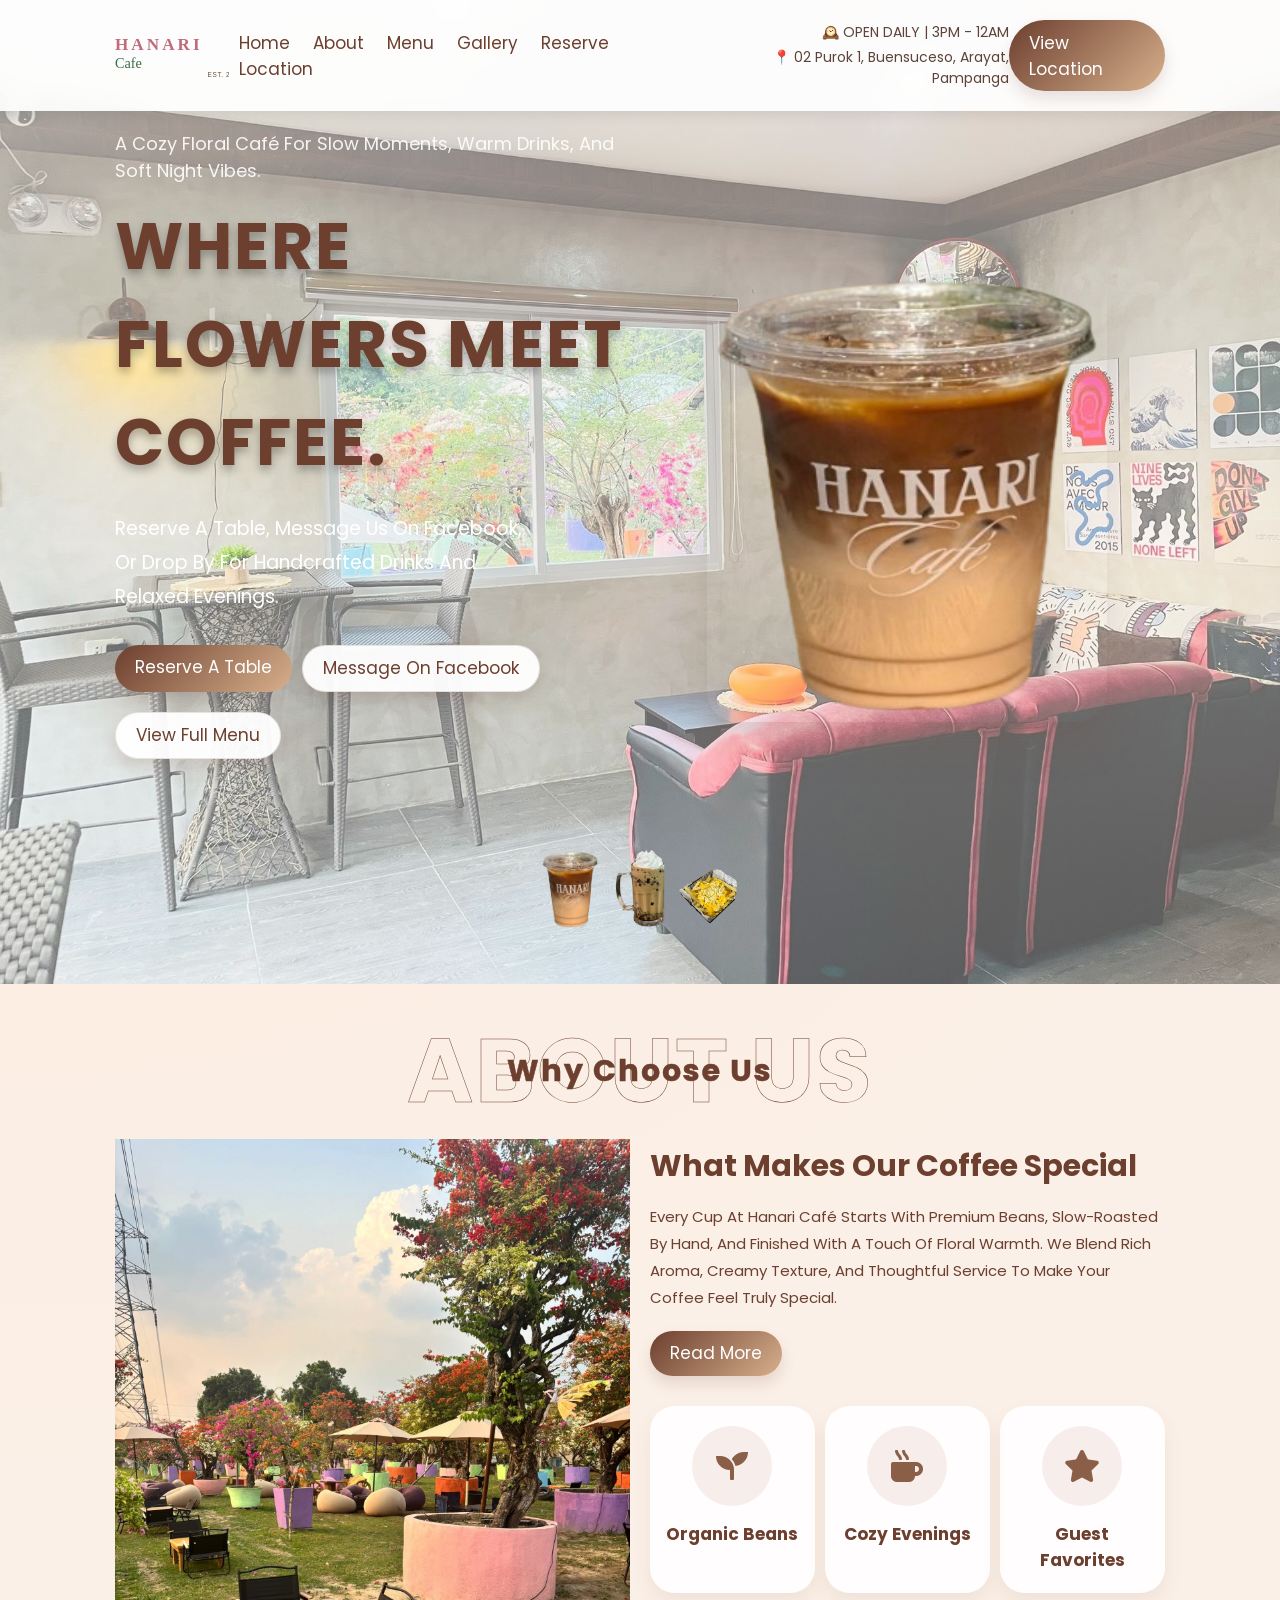
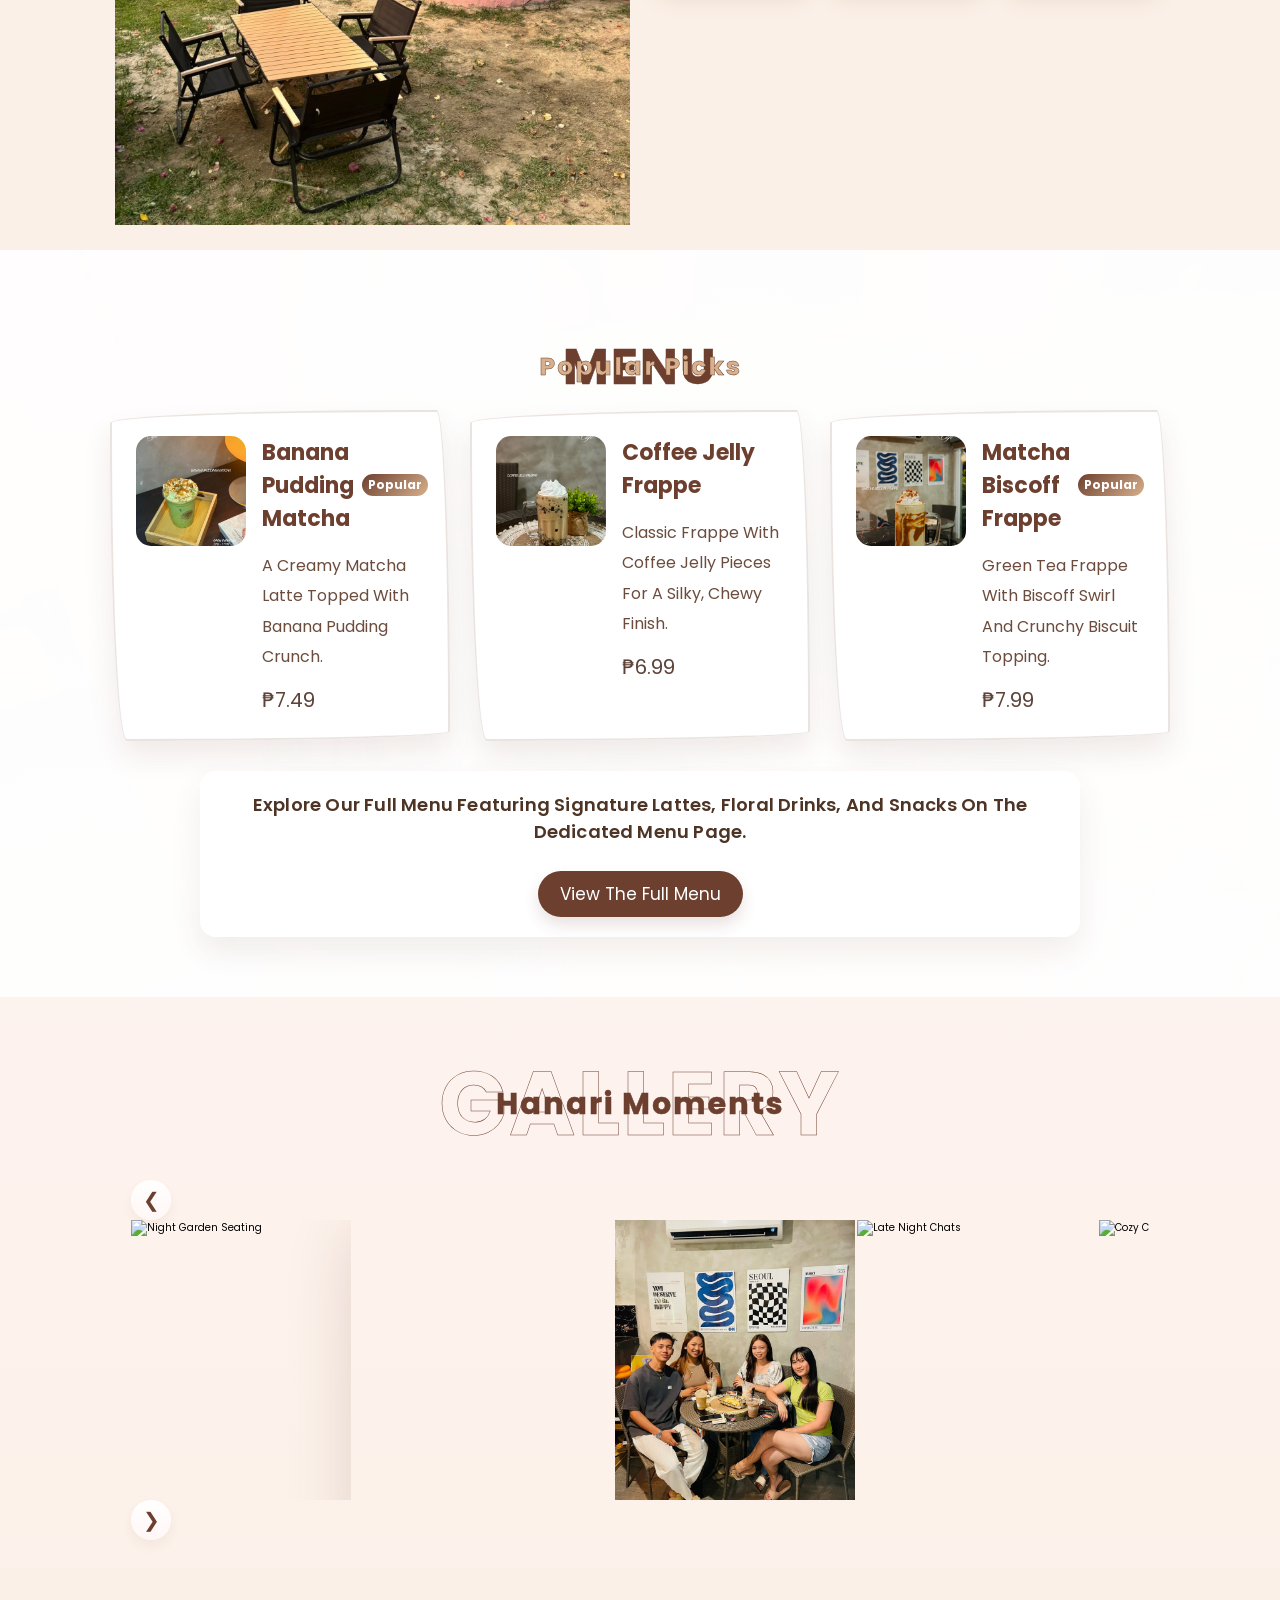
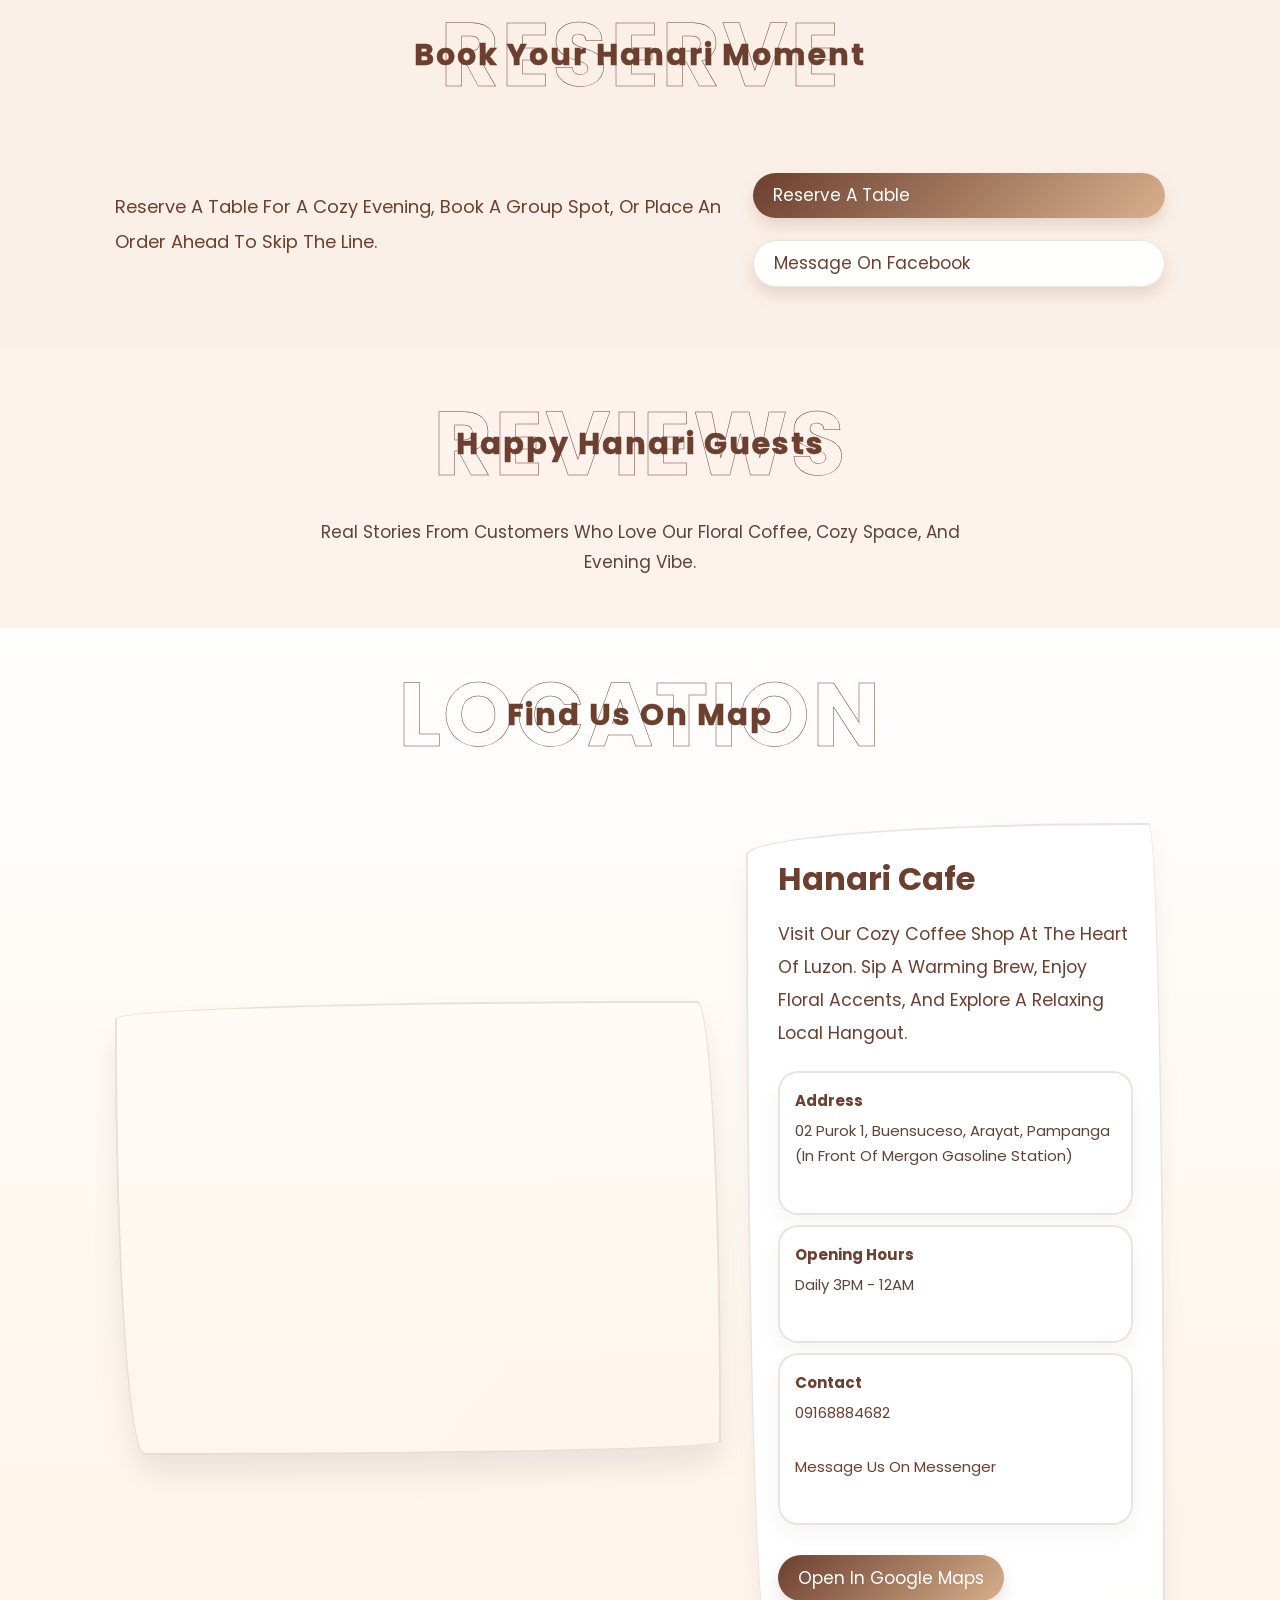
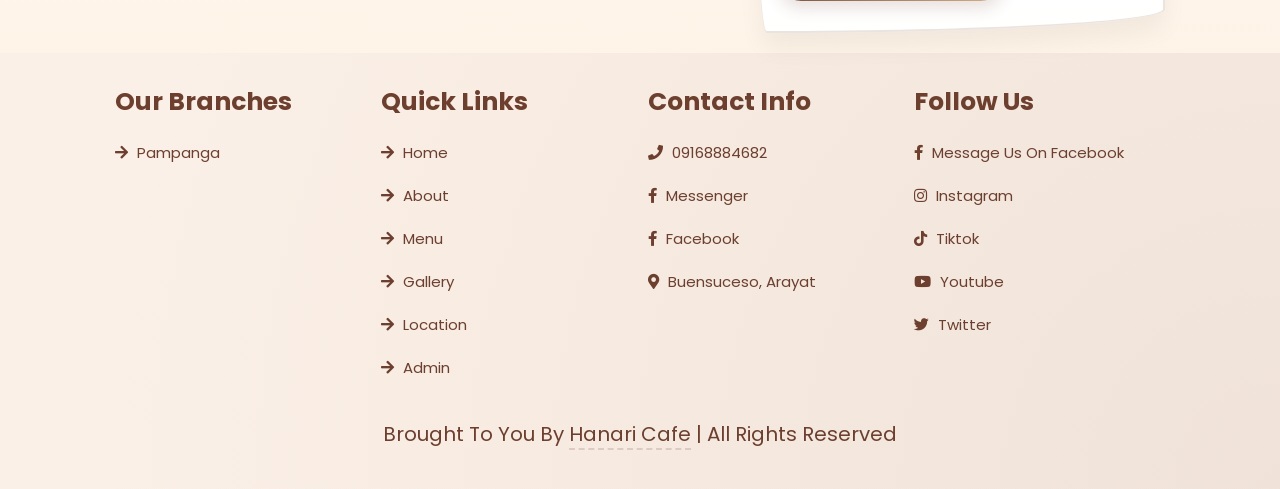
==== commit 0c25551f: "Update Firebase menu persistence and admin menu behavior" ====
--- a/index.html
+++ b/index.html
@@ -103,30 +103,30 @@
         <h1 class="heading">menu <span>popular picks</span></h1>
 
         <div class="box-container">
-            <a href="menu.html" class="box">
+            <a href="menu.html#banana-pudding-matcha" class="box">
                 <img src="image/Pasted Image.png" alt="Banana Pudding Matcha">
                 <div class="content">
                     <h3>banana pudding matcha <span class="badge">popular</span></h3>
                     <p>A creamy matcha latte topped with banana pudding crunch.</p>
-                    <span>$7.49</span>
+                    <span>₱7.49</span>
                 </div>
             </a>
 
-            <a href="menu.html" class="box">
+            <a href="menu.html#coffee-jelly-frappe" class="box">
                 <img src="image/Pasted Image 2.png" alt="Coffee Jelly Frappe">
                 <div class="content">
                     <h3>coffee jelly frappe</h3>
                     <p>Classic frappe with coffee jelly pieces for a silky, chewy finish.</p>
-                    <span>$6.99</span>
+                    <span>₱6.99</span>
                 </div>
             </a>
 
-            <a href="menu.html" class="box">
+            <a href="menu.html#matcha-biscoff-frappe" class="box">
                 <img src="image/Pasted Image 3.png" alt="Matcha Biscoff Frappe">
                 <div class="content">
                     <h3>matcha biscoff frappe <span class="badge">popular</span></h3>
                     <p>Green tea frappe with Biscoff swirl and crunchy biscuit topping.</p>
-                    <span>$7.99</span>
+                    <span>₱7.99</span>
                 </div>
             </a>
         </div>
@@ -238,6 +238,7 @@
                 <a href="#menu"><i class="fas fa-arrow-right"></i> menu</a>
                 <a href="#gallery"><i class="fas fa-arrow-right"></i> gallery</a>
                 <a href="#location"><i class="fas fa-arrow-right"></i> location</a>
+                <a href="admin.html"><i class="fas fa-arrow-right"></i> admin</a>
             </div>
 
             <div class="box">
--- a/css/style.css
+++ b/css/style.css
@@ -520,11 +520,125 @@
     position: relative;
     z-index: 1;
     display: grid;
-    grid-template-columns: repeat(auto-fit, minmax(26rem, 1fr));
+    grid-template-columns: repeat(auto-fit, minmax(30rem, 1fr));
     gap: 2rem;
     padding: 0 2rem;
+    max-width: none;
+    width: 100%;
+    margin: 0 auto;
+}
+
+.menu-layout {
+    display: grid;
+    grid-template-columns: minmax(0, 1fr) minmax(28rem, 28rem);
+    gap: 2rem;
+    align-items: start;
+    max-width: 148rem;
+    margin: 0 auto;
+    padding: 0 2rem;
+}
+
+.menu-grid {
+    display: block;
+}
+
+.addon-card {
+    position: sticky;
+    top: 6rem;
+    align-self: start;
+}
+
+@media (max-width: 1400px) {
+    .menu .box-container {
+        grid-template-columns: repeat(auto-fit, minmax(26rem, 1fr));
+    }
+}
+
+@media (max-width: 1100px) {
+    .menu .box-container {
+        grid-template-columns: repeat(auto-fit, minmax(22rem, 1fr));
+    }
+}
+
+@media (max-width: 950px) {
+    .menu-layout {
+        grid-template-columns: 1fr;
+    }
+
+    .addon-card {
+        position: relative;
+        top: auto;
+        width: auto;
+        margin: 2rem 2rem 0;
+    }
+}
+
+.addon-card {
     max-width: 130rem;
-    margin: 0 auto;
+    margin: 2rem auto 0;
+    padding: 2rem;
+    border: var(--border);
+    border-radius: var(--border-radius);
+    background: rgba(255,255,255,.95);
+    box-shadow: 0 1.5rem 2.8rem rgba(108, 63, 47, .1);
+}
+
+.addon-card h2 {
+    margin-bottom: 1.6rem;
+    font-size: 2rem;
+    color: var(--main-color);
+}
+
+.addon-list {
+    display: grid;
+    gap: 1rem;
+}
+
+.addon-list-item {
+    padding: 1.6rem 1.8rem;
+    border: var(--border);
+    border-radius: 1.4rem;
+    background: #fff;
+    display: grid;
+    grid-template-columns: 1fr auto;
+    gap: 1rem;
+    align-items: center;
+}
+
+.addon-list-item h3 {
+    margin: 0;
+    font-size: 1.8rem;
+    color: #5d4338;
+}
+
+.addon-list-item p {
+    margin: .4rem 0 0;
+    color: #6c4c3d;
+    font-size: 1.4rem;
+}
+
+.addon-list-item span {
+    font-size: 1.8rem;
+    font-weight: 700;
+    color: var(--main-color);
+}
+
+@media (max-width: 1200px) {
+    .menu .box-container {
+        grid-template-columns: repeat(3, minmax(20rem, 1fr));
+    }
+}
+
+@media (max-width: 900px) {
+    .menu .box-container {
+        grid-template-columns: repeat(2, minmax(18rem, 1fr));
+    }
+}
+
+@media (max-width: 650px) {
+    .menu .box-container {
+        grid-template-columns: 1fr;
+    }
 }
 
 .menu .box-container .box {
@@ -942,6 +1056,17 @@
     font-size: 1.5rem;
     color: #5d4338;
     line-height: 1.7;
+    margin-bottom: .8rem;
+}
+
+.location .details .info-item p a {
+    color: var(--main-color);
+    text-decoration: none;
+    display: inline-block;
+}
+
+.location .details .info-item p a:hover {
+    text-decoration: underline;
 }
 
 .location .details .btn {
@@ -1074,30 +1199,33 @@
         font-size: 2.3rem;
     }
 
+    .header {
+        padding: 1.6rem 2rem;
+        flex-wrap: wrap;
+        gap: 1rem;
+        justify-content: space-between;
+        align-items: center;
+    }
+
+    .header .logo {
+        order: 1;
+        flex: 0 1 auto;
+        min-width: 0;
+    }
+
+    .header .btn {
+        order: 2;
+        width: auto;
+        max-width: 100%;
+    }
+
+    .header-info {
+        display: none;
+    }
+
     #menu-btn {
-        display: initial;
-    }
-
-    .hero-buttons {
-        flex-direction: column;
-        align-items: stretch;
-    }
-
-    .reserve-content {
-        grid-template-columns: 1fr;
-        padding: 2rem 0;
-    }
-
-    .review-grid {
-        grid-template-columns: 1fr;
-    }
-
-    .reserve-actions {
-        align-items: stretch;
-    }
-
-    .icons {
-        flex: 1 1 100%;
+        display: block;
+        order: 3;
     }
 
     #menu-btn.fa-times {
@@ -1106,22 +1234,63 @@
 
     .header .navbar {
         position: absolute;
-        top: 99%;
+        top: 100%;
         left: 0;
         right: 0;
+        width: 100%;
         background: #fff;
-        clip-path: polygon(0 0, 100% 0, 100% 0, 0 0);
+        border-radius: 0 0 1.4rem 1.4rem;
+        border: var(--border);
+        box-shadow: 0 1.2rem 2.2rem rgba(108, 63, 47, .12);
+        overflow: hidden;
+        max-height: 0;
+        opacity: 0;
+        visibility: hidden;
+        transition: max-height .35s ease, opacity .35s ease, visibility .35s ease;
+        margin-top: .5rem;
+        z-index: 999;
+        display: flex;
+        flex-direction: column;
     }
 
     .header .navbar.active {
-        clip-path: polygon(0 0, 100% 0, 100% 100%, 0 100%);
+        max-height: 80rem;
+        opacity: 1;
+        visibility: visible;
     }
 
     .header .navbar a {
         display: block;
         font-size: 2.2rem;
         margin: 0;
-        padding: 1.5rem 2rem;
+        padding: 1.3rem 1.5rem;
+        border-bottom: 1px solid rgba(108, 63, 47, .08);
+    }
+
+    .header .navbar a:last-child {
+        border-bottom: none;
+    }
+
+    .hero-buttons {
+        flex-direction: column;
+        align-items: stretch;
+    }
+
+    .reserve-content {
+        grid-template-columns: 1fr;
+        padding: 2rem 0;
+    }
+
+    .review-grid {
+        grid-template-columns: 1fr;
+    }
+
+    .reserve-actions {
+        align-items: stretch;
+    }
+
+    .icons {
+        flex: 1 1 100%;
     }
 
     .home {
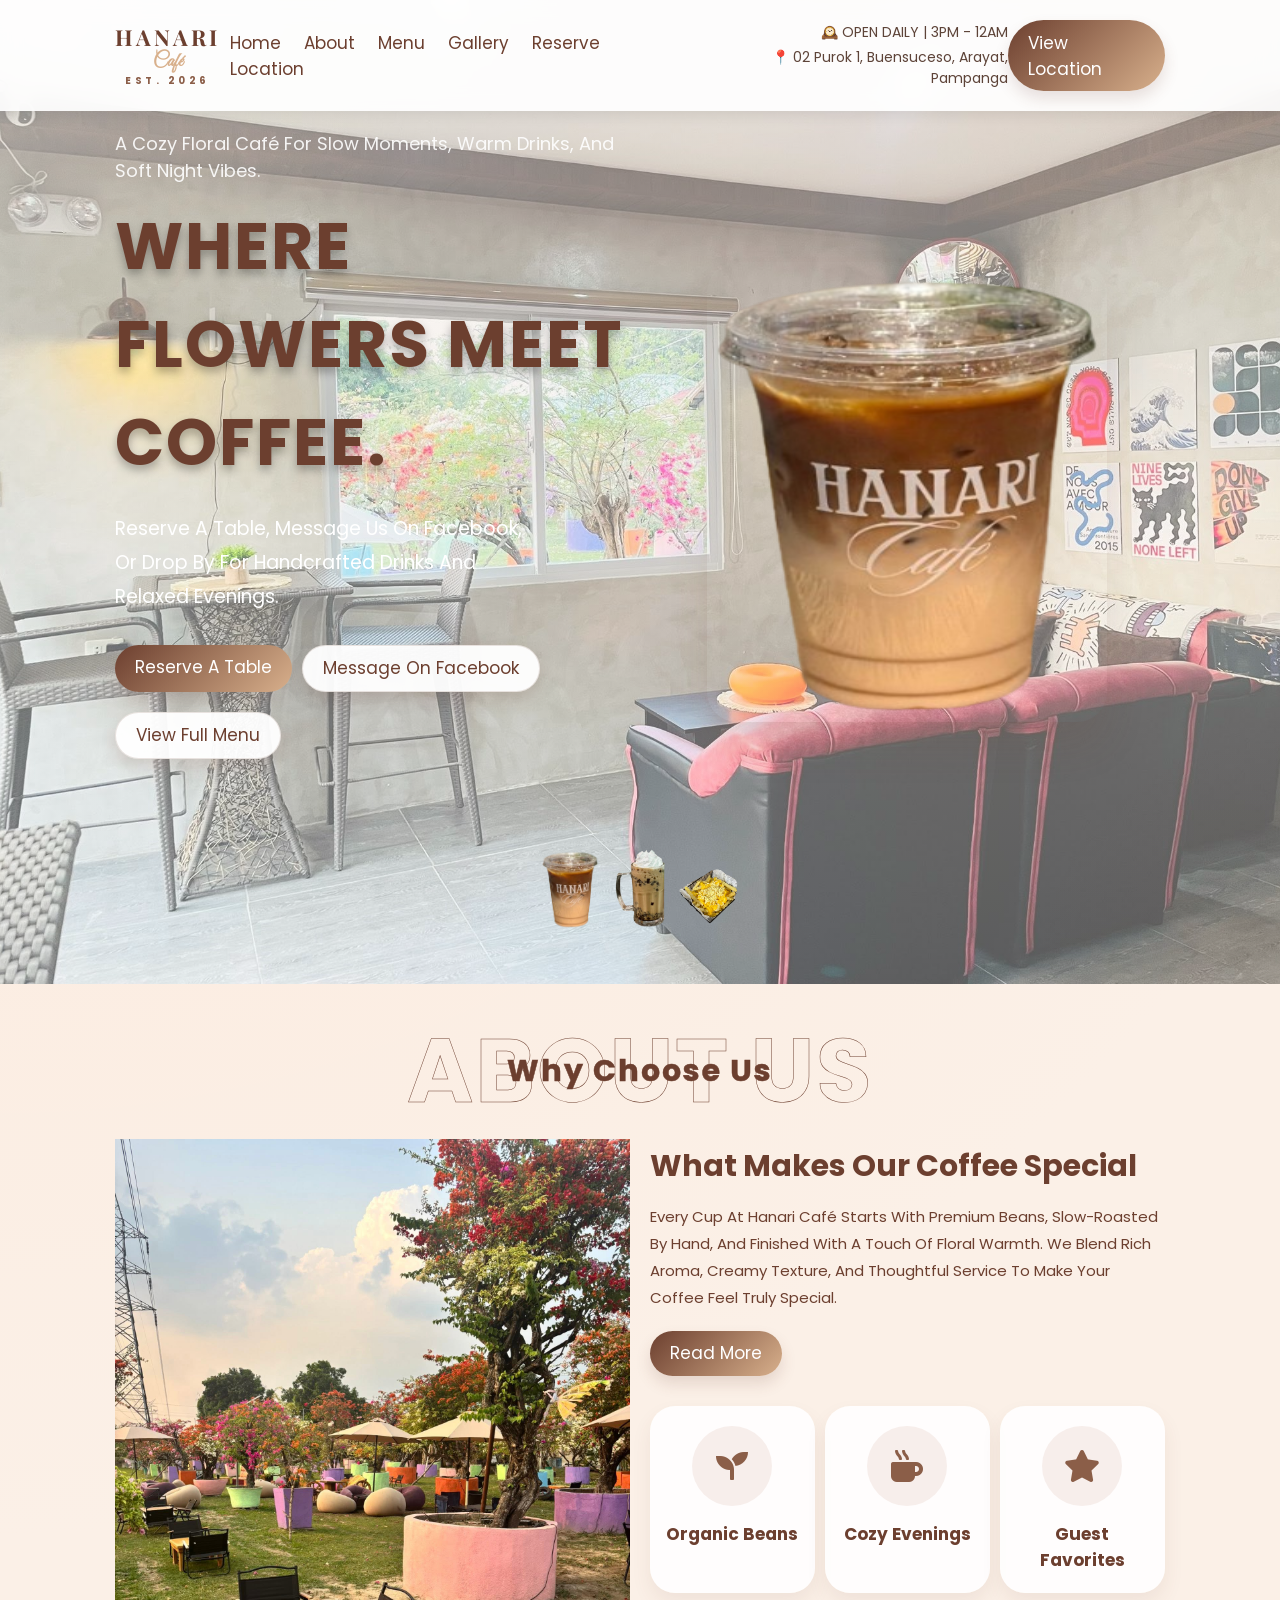
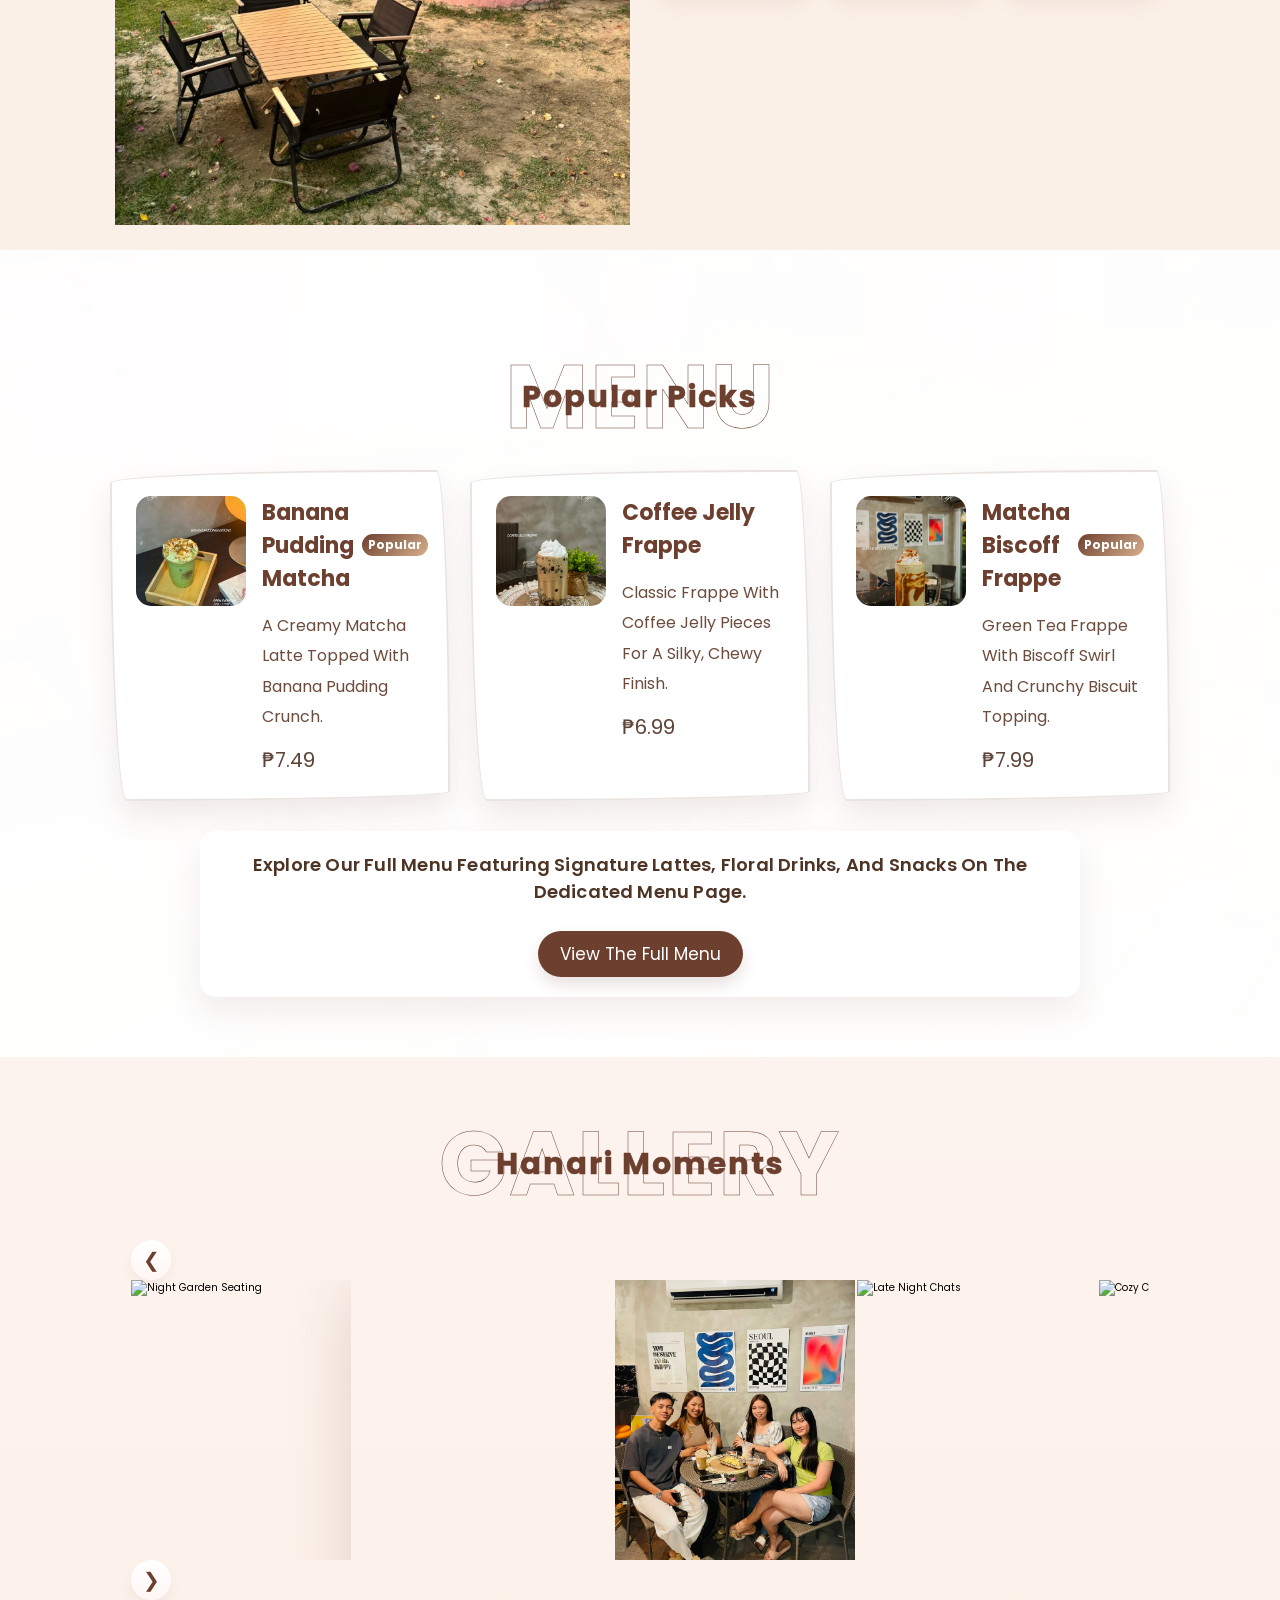
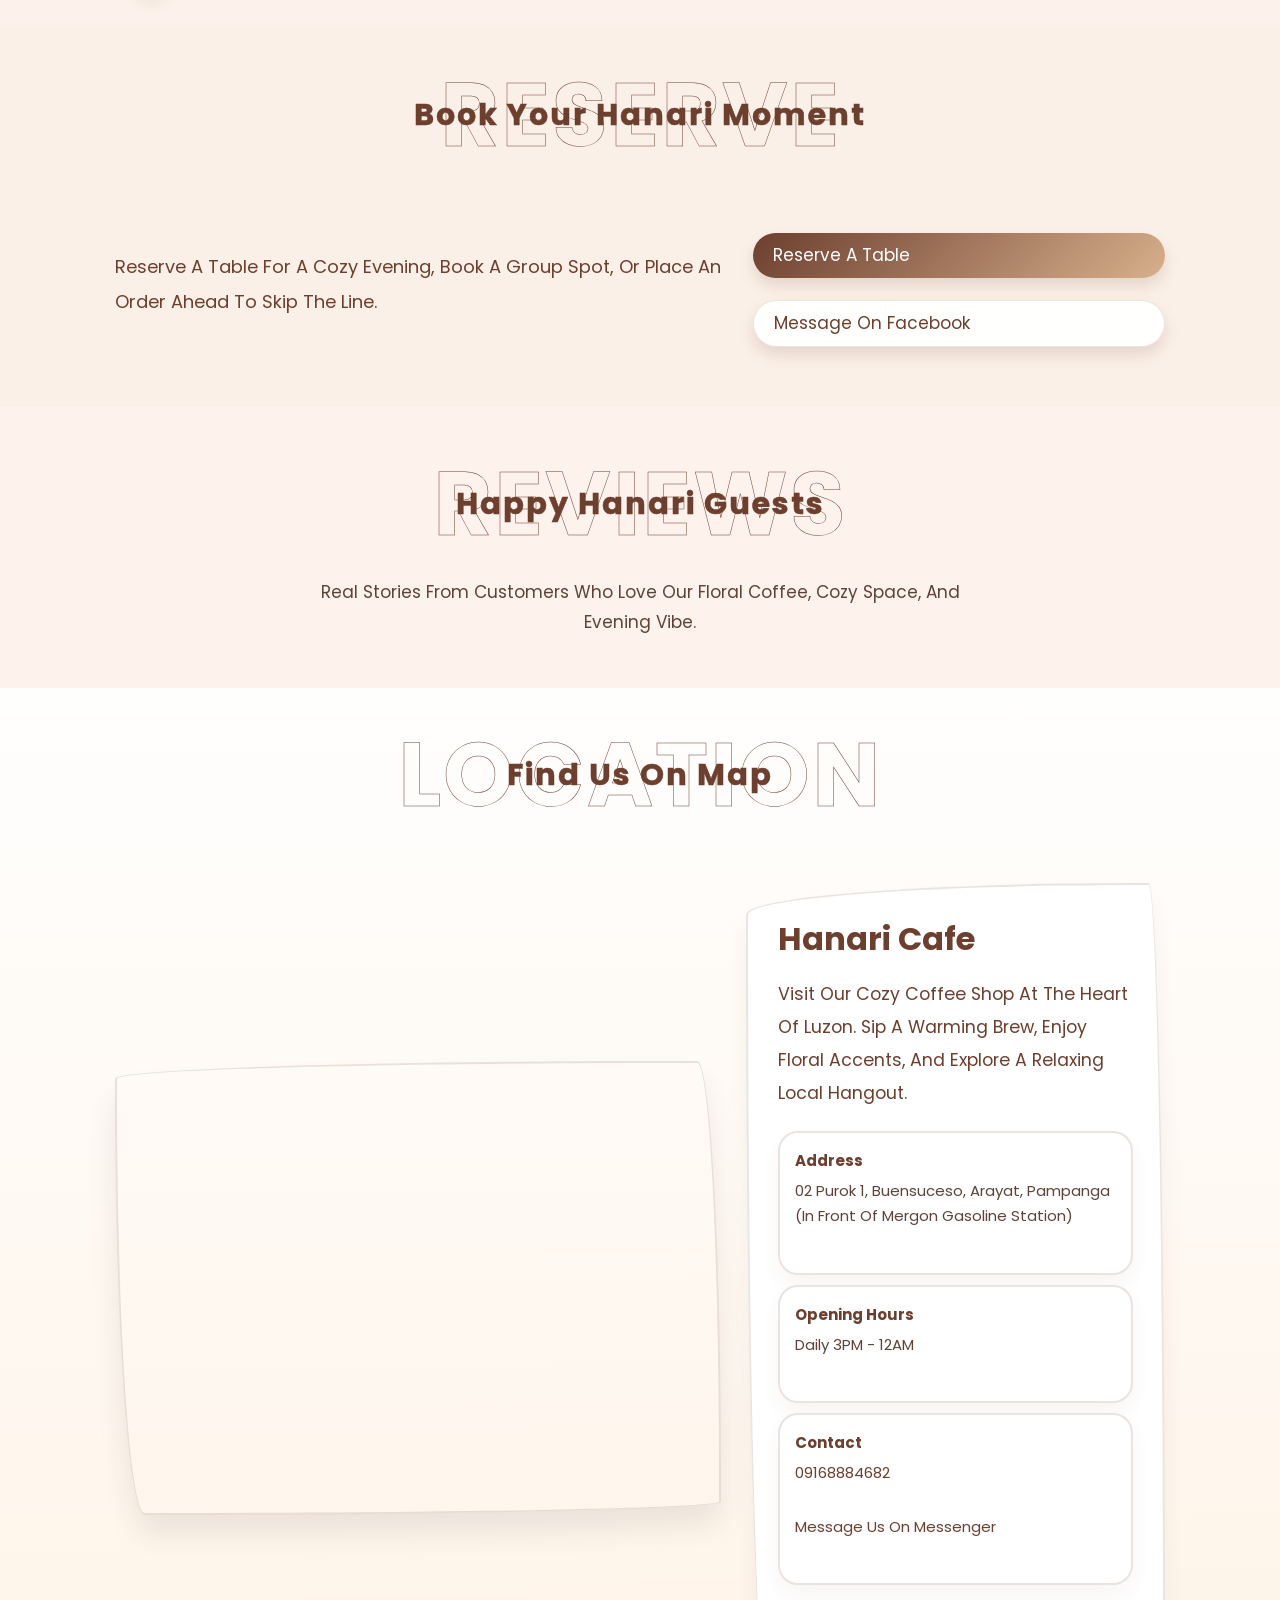
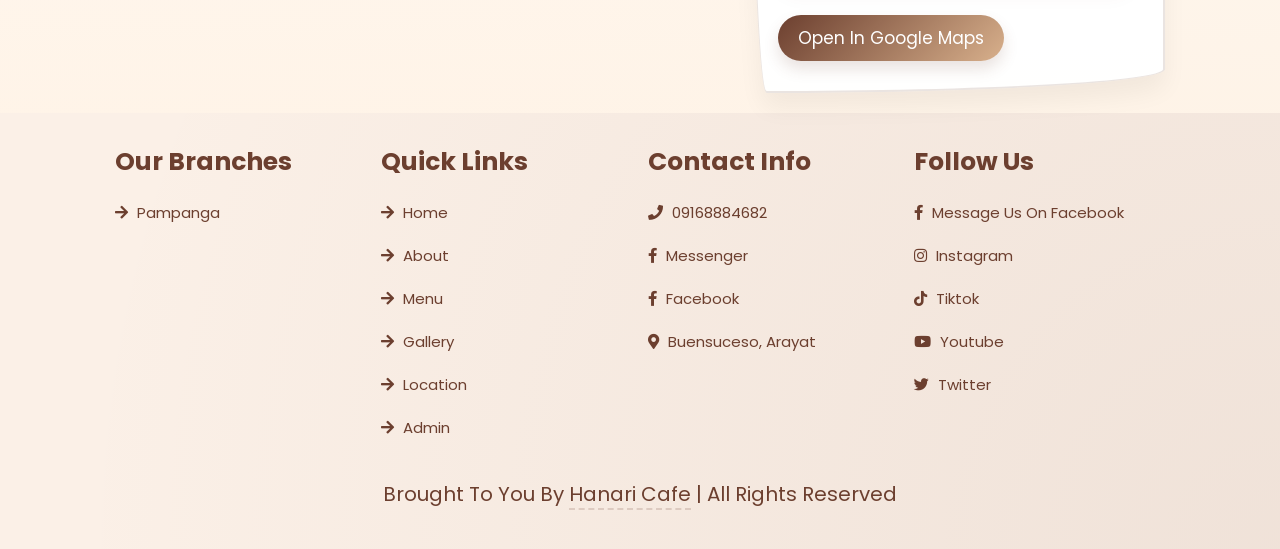
==== commit dc173356: "Add admin review management and index review rendering" ====
--- a/index.html
+++ b/index.html
@@ -22,7 +22,9 @@
         <div id="menu-btn" class="fas fa-bars"></div>
 
         <a href="#" class="logo">
-            <img src="image/logo.svg" alt="Hanari Cafe logo" class="logo-img">
+            <span class="logo-title">hanari</span>
+            <span class="logo-subtitle">Café</span>
+            <span class="logo-tagline">est. 2026</span>
         </a>
 
         <nav class="navbar">
@@ -172,7 +174,7 @@
     <section class="reviews" id="reviews">
         <h1 class="heading">reviews <span>happy hanari guests</span></h1>
         <p class="section-subtitle">Real stories from customers who love our floral coffee, cozy space, and evening vibe.</p>
-        <div class="review-grid">
+        <div id="review-grid" class="review-grid">
             <div class="review-card">
                 <i class="fas fa-quote-left quote-icon"></i>
                 <p>“The coffee and atmosphere are both amazing. My favorite spot for evening catchups.”</p>
@@ -276,6 +278,7 @@
 
     <!-- Custom JS File Link  -->
     <script src="js/script.js"></script>
+    <script type="module" src="js/admin.js"></script>
 
 </body>
 
--- a/css/style.css
+++ b/css/style.css
@@ -1,4 +1,4 @@
-@import url('https://fonts.googleapis.com/css2?family=Poppins:wght@100;300;400;500;600&display=swap');
+@import url('https://fonts.googleapis.com/css2?family=Great+Vibes&family=Playfair+Display:wght@600;700&family=Poppins:wght@100;300;400;500;600&display=swap');
 
 :root {
     --main-color: #6c3f2f;
@@ -95,15 +95,38 @@
 }
 
 .header .logo {
-    display: flex;
-    align-items: center;
-    color: var(--main-color);
+    display: grid;
+    gap: .1rem;
+    place-items: center;
+    color: var(--main-color);
+    font-weight: 700;
+    text-align: center;
+}
+
+.logo-title {
+    font-family: 'Playfair Display', serif;
+    font-size: 2.2rem;
+    letter-spacing: .3rem;
+    text-transform: uppercase;
+}
+
+.logo-subtitle {
+    font-family: 'Great Vibes', cursive;
+    font-size: 1.9rem;
+    line-height: 1;
+    color: var(--secondary-color);
+    text-transform: none;
+}
+
+.logo-tagline {
+    font-size: 1rem;
+    letter-spacing: .35rem;
+    color: #8b5e48;
+    text-transform: uppercase;
 }
 
 .header .logo img {
-    height: 5rem;
-    width: auto;
-    display: block;
+    display: none;
 }
 
 .header .navbar a {
@@ -327,6 +350,14 @@
     line-height: 1.9;
     color: #5d4338;
     margin-bottom: 2.2rem;
+}
+
+.review-card-img {
+    width: 100%;
+    height: 16rem;
+    object-fit: cover;
+    border-radius: 1.8rem;
+    margin-bottom: 1.8rem;
 }
 
 .review-meta {
@@ -497,14 +528,16 @@
 }
 
 .menu .heading {
-    color: var(--main-color);
-    font-size: 5rem;
+    color: transparent;
+    -webkit-text-stroke: .05rem var(--main-color);
+    font-size: 9rem;
+    text-transform: uppercase;
     margin-bottom: 0.5rem;
 }
 
 .menu .heading span {
-    color: var(--secondary-color);
-    font-size: 2.5rem;
+    color: var(--main-color);
+    font-size: 3rem;
 }
 
 .menu .section-copy {
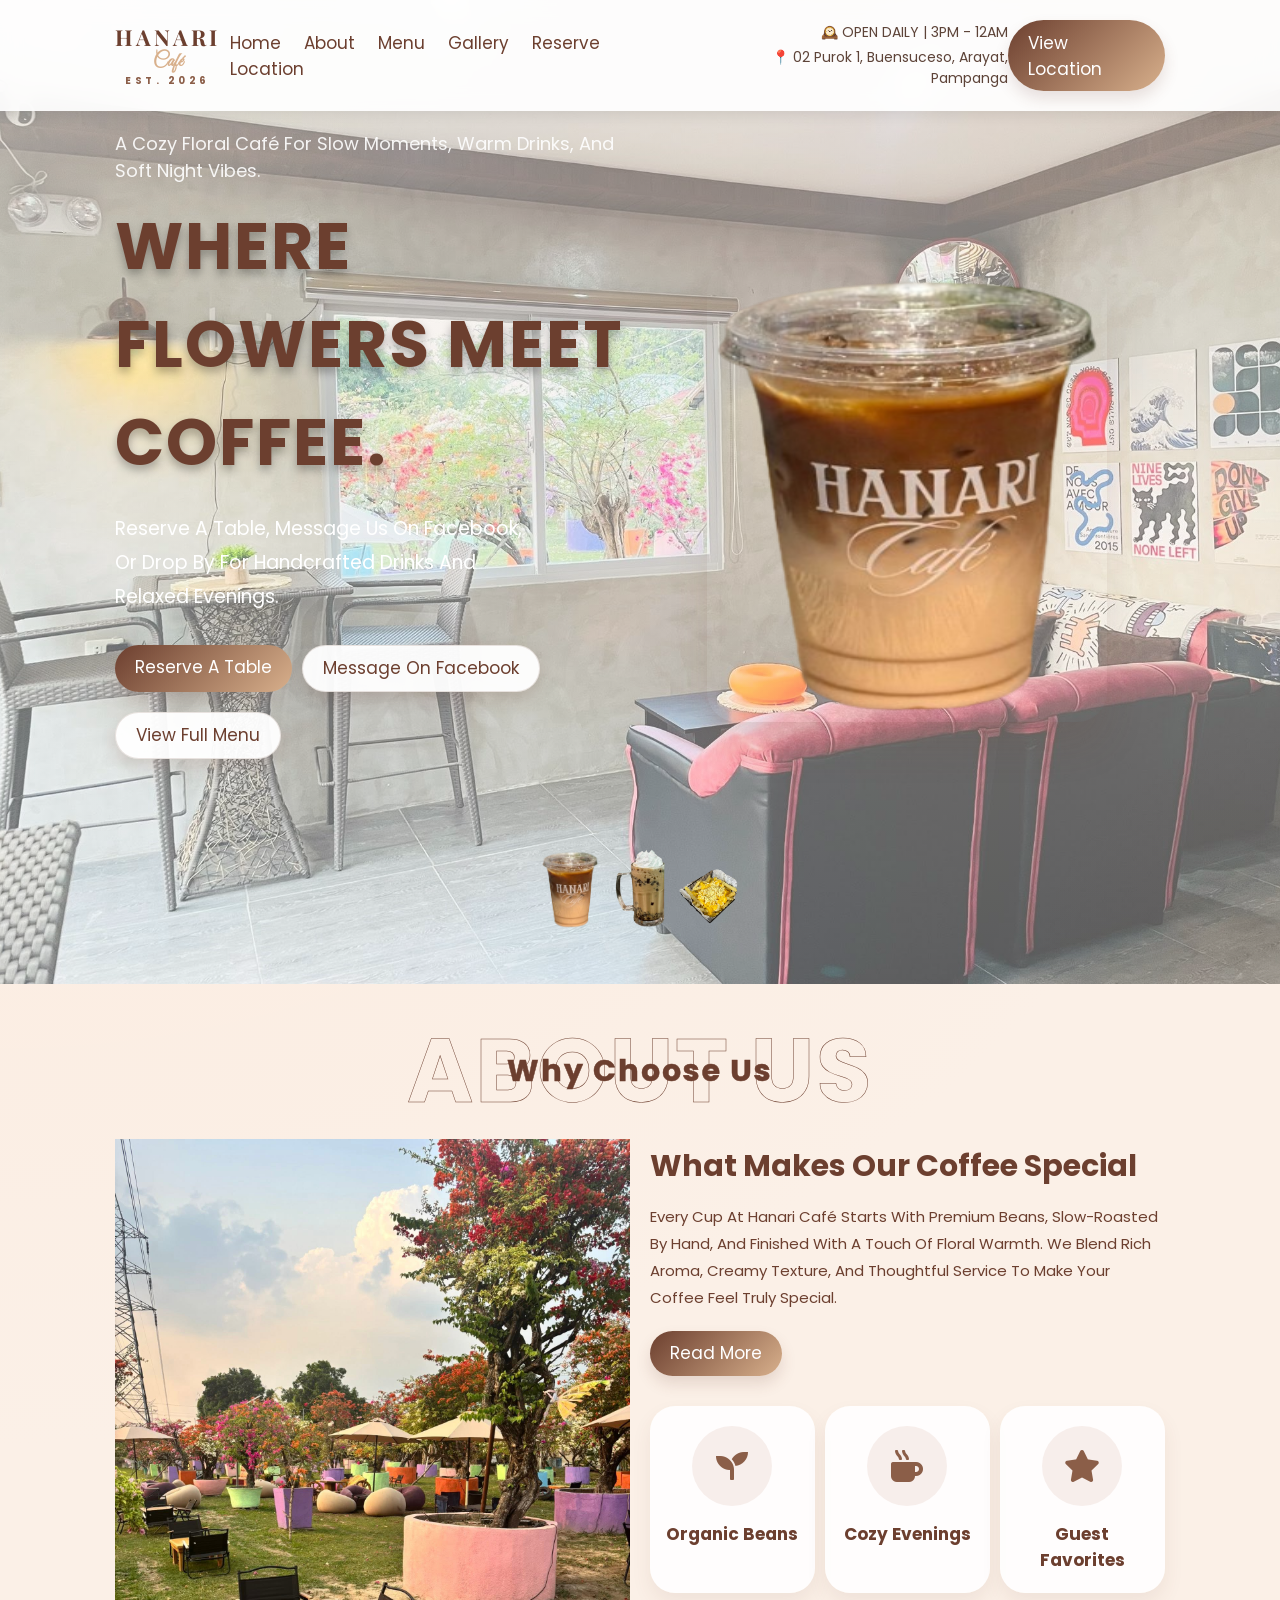
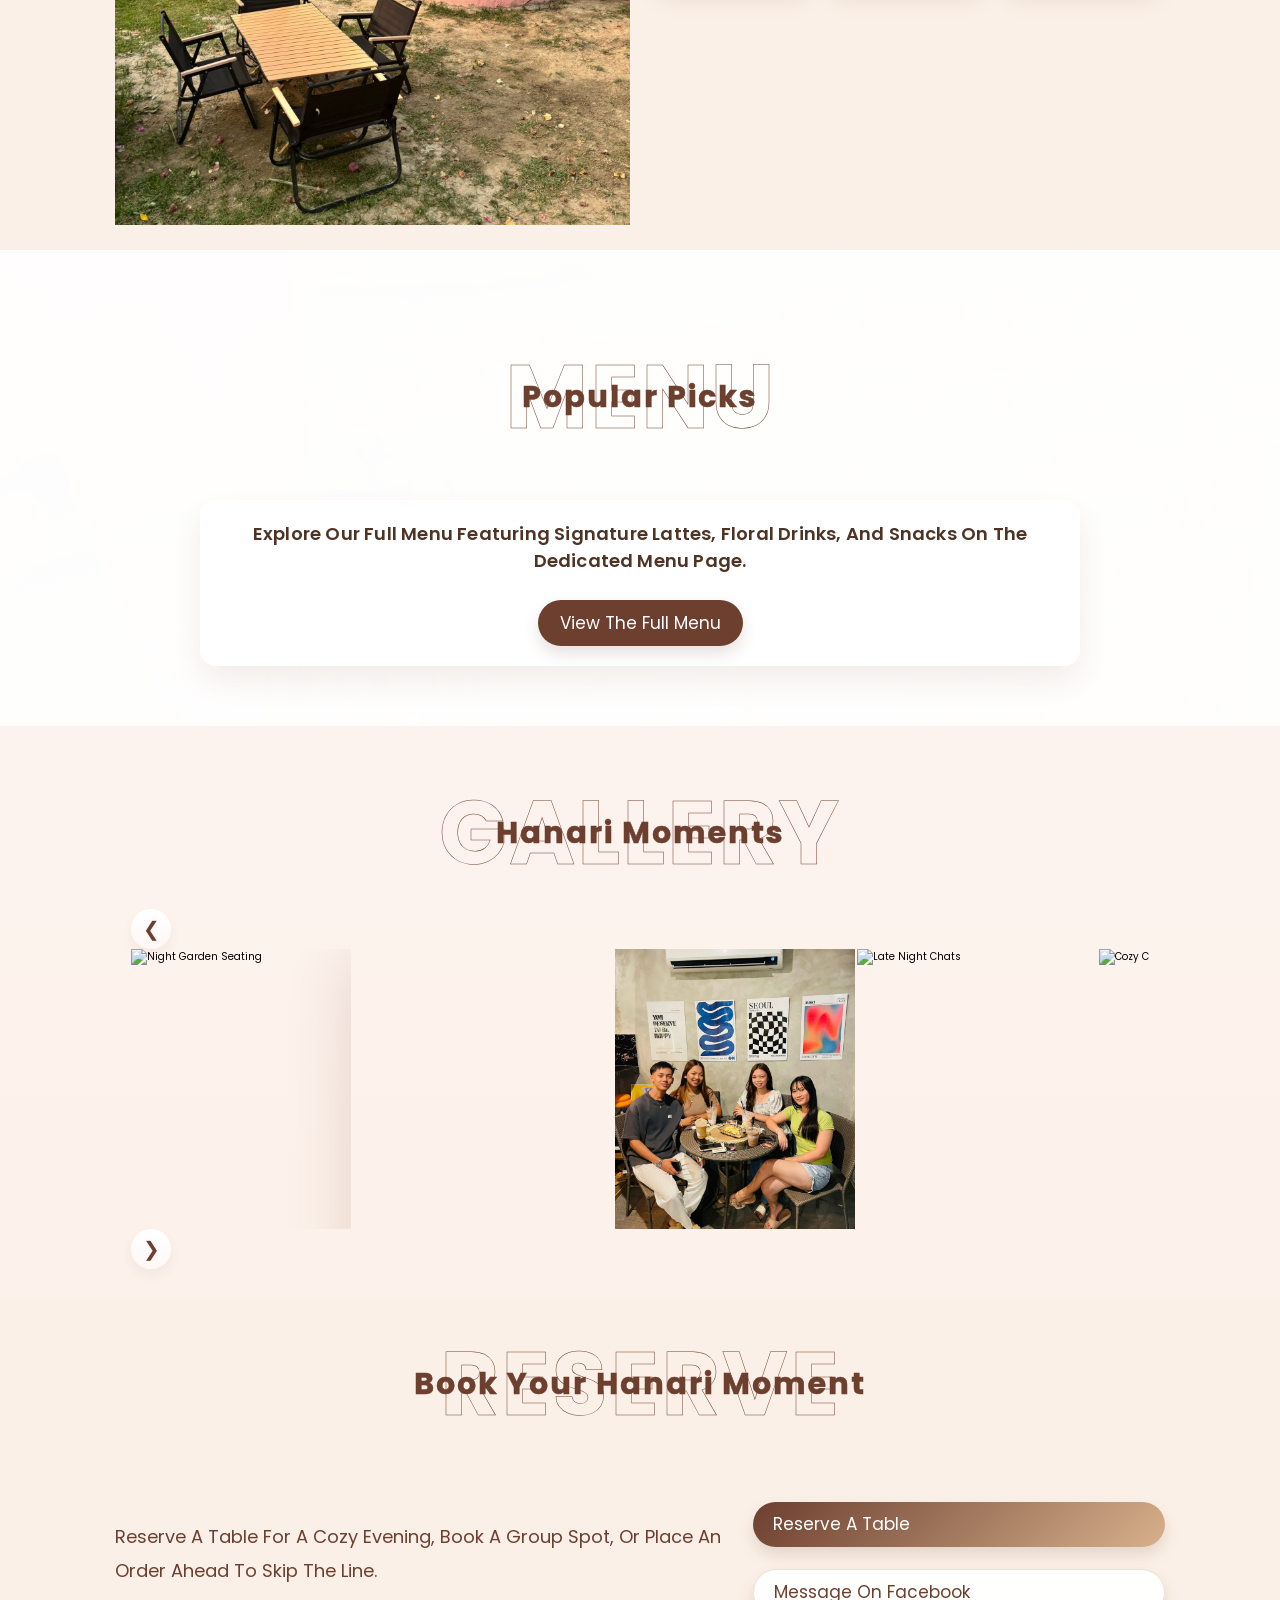
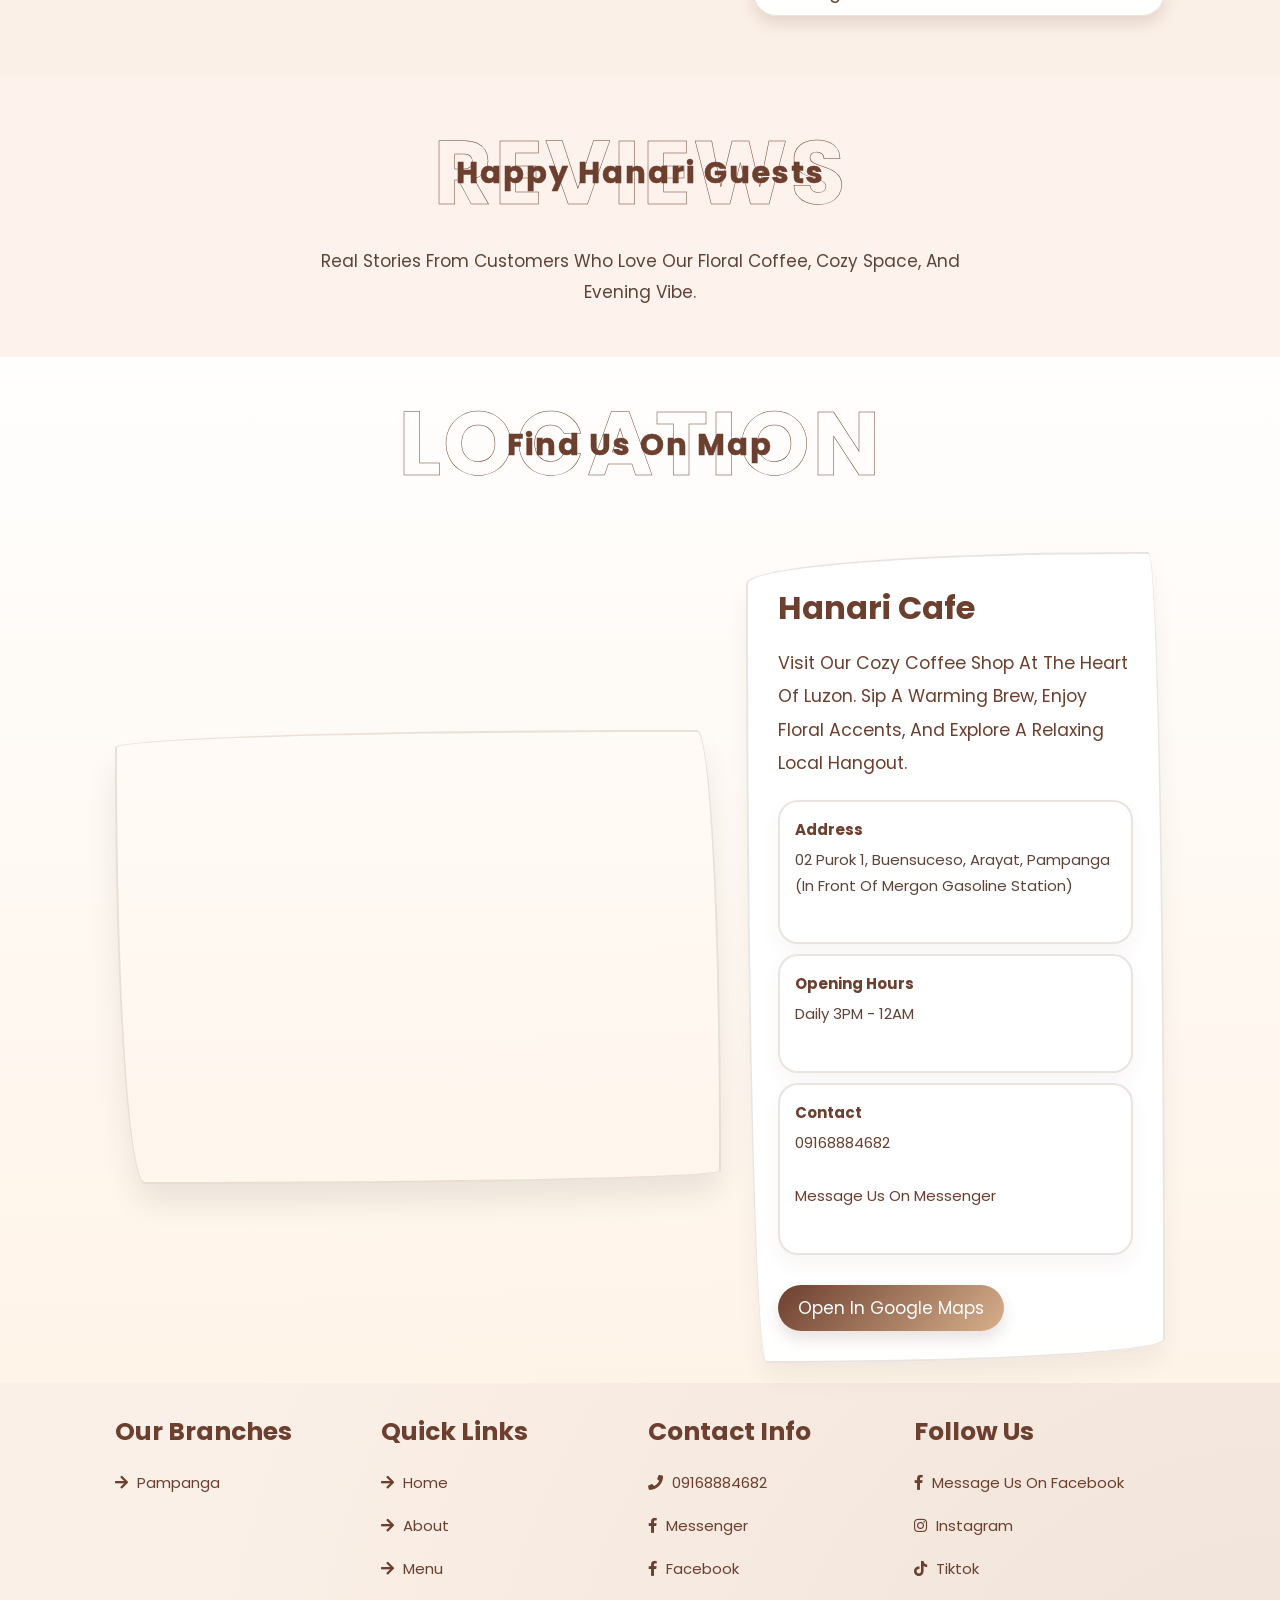
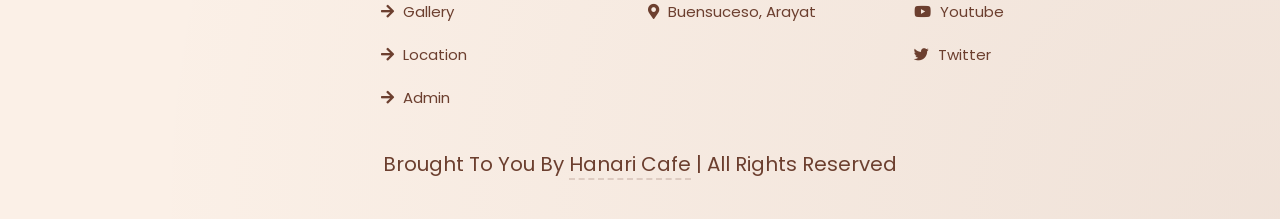
==== commit d4e4cd22: "Add menu item popular and best seller badges with admin toggles" ====
--- a/index.html
+++ b/index.html
@@ -104,34 +104,7 @@
     <section class="menu" id="menu">
         <h1 class="heading">menu <span>popular picks</span></h1>
 
-        <div class="box-container">
-            <a href="menu.html#banana-pudding-matcha" class="box">
-                <img src="image/Pasted Image.png" alt="Banana Pudding Matcha">
-                <div class="content">
-                    <h3>banana pudding matcha <span class="badge">popular</span></h3>
-                    <p>A creamy matcha latte topped with banana pudding crunch.</p>
-                    <span>₱7.49</span>
-                </div>
-            </a>
-
-            <a href="menu.html#coffee-jelly-frappe" class="box">
-                <img src="image/Pasted Image 2.png" alt="Coffee Jelly Frappe">
-                <div class="content">
-                    <h3>coffee jelly frappe</h3>
-                    <p>Classic frappe with coffee jelly pieces for a silky, chewy finish.</p>
-                    <span>₱6.99</span>
-                </div>
-            </a>
-
-            <a href="menu.html#matcha-biscoff-frappe" class="box">
-                <img src="image/Pasted Image 3.png" alt="Matcha Biscoff Frappe">
-                <div class="content">
-                    <h3>matcha biscoff frappe <span class="badge">popular</span></h3>
-                    <p>Green tea frappe with Biscoff swirl and crunchy biscuit topping.</p>
-                    <span>₱7.99</span>
-                </div>
-            </a>
-        </div>
+        <div id="home-menu-preview" class="box-container"></div>
         <div class="menu-preview-note">
             <p>Explore our full menu featuring signature lattes, floral drinks, and snacks on the dedicated menu page.</p>
             <a href="menu.html" class="btn btn-alt">View the full menu</a>
@@ -174,23 +147,7 @@
     <section class="reviews" id="reviews">
         <h1 class="heading">reviews <span>happy hanari guests</span></h1>
         <p class="section-subtitle">Real stories from customers who love our floral coffee, cozy space, and evening vibe.</p>
-        <div id="review-grid" class="review-grid">
-            <div class="review-card">
-                <i class="fas fa-quote-left quote-icon"></i>
-                <p>“The coffee and atmosphere are both amazing. My favorite spot for evening catchups.”</p>
-                <div class="review-meta"><span>– Althea</span><span class="rating">⭐⭐⭐⭐⭐</span></div>
-            </div>
-            <div class="review-card">
-                <i class="fas fa-quote-left quote-icon"></i>
-                <p>“Fresh drinks, friendly service, and a beautiful space. Highly recommend the floral latte.”</p>
-                <div class="review-meta"><span>– Marco</span><span class="rating">⭐⭐⭐⭐⭐</span></div>
-            </div>
-            <div class="review-card">
-                <i class="fas fa-quote-left quote-icon"></i>
-                <p>“Cozy, relaxing, and the perfect place to unwind after work. The staff made our visit special.”</p>
-                <div class="review-meta"><span>– Ysabelle</span><span class="rating">⭐⭐⭐⭐⭐</span></div>
-            </div>
-        </div>
+        <div id="review-grid" class="review-grid"></div>
     </section>
 
     <!-- LOCATION -->
--- a/css/style.css
+++ b/css/style.css
@@ -793,6 +793,53 @@
     padding: .2rem .6rem;
     border-radius: 1.4rem;
     font-size: 1.2rem;
+}
+
+.menu .box-container .box .item-badges {
+    position: absolute;
+    top: 1.6rem;
+    right: 1.6rem;
+    display: flex;
+    flex-direction: column;
+    gap: .8rem;
+    z-index: 2;
+}
+
+.menu .box-container .box .item-badges .badge {
+    display: block;
+    margin: 0;
+    padding: .4rem .9rem;
+    font-size: 1.2rem;
+}
+
+.badge-popular {
+    background: linear-gradient(135deg, #e1af6f, #f4d2b2);
+    color: #4d3425;
+}
+
+.badge-bestseller {
+    background: linear-gradient(135deg, #8b5e48, #d8b08c);
+    color: #fff;
+}
+
+.admin-toggle-grid {
+    display: grid;
+    grid-template-columns: repeat(2, minmax(0, 1fr));
+    gap: 1rem;
+    margin-bottom: 1.6rem;
+}
+
+.admin-toggle-grid label {
+    display: flex;
+    align-items: center;
+    gap: .8rem;
+    font-size: 1.5rem;
+    color: #5d4338;
+}
+
+.admin-toggle-grid input {
+    width: auto;
+    transform: scale(1.2);
 }
 
 /* MEMORIES */
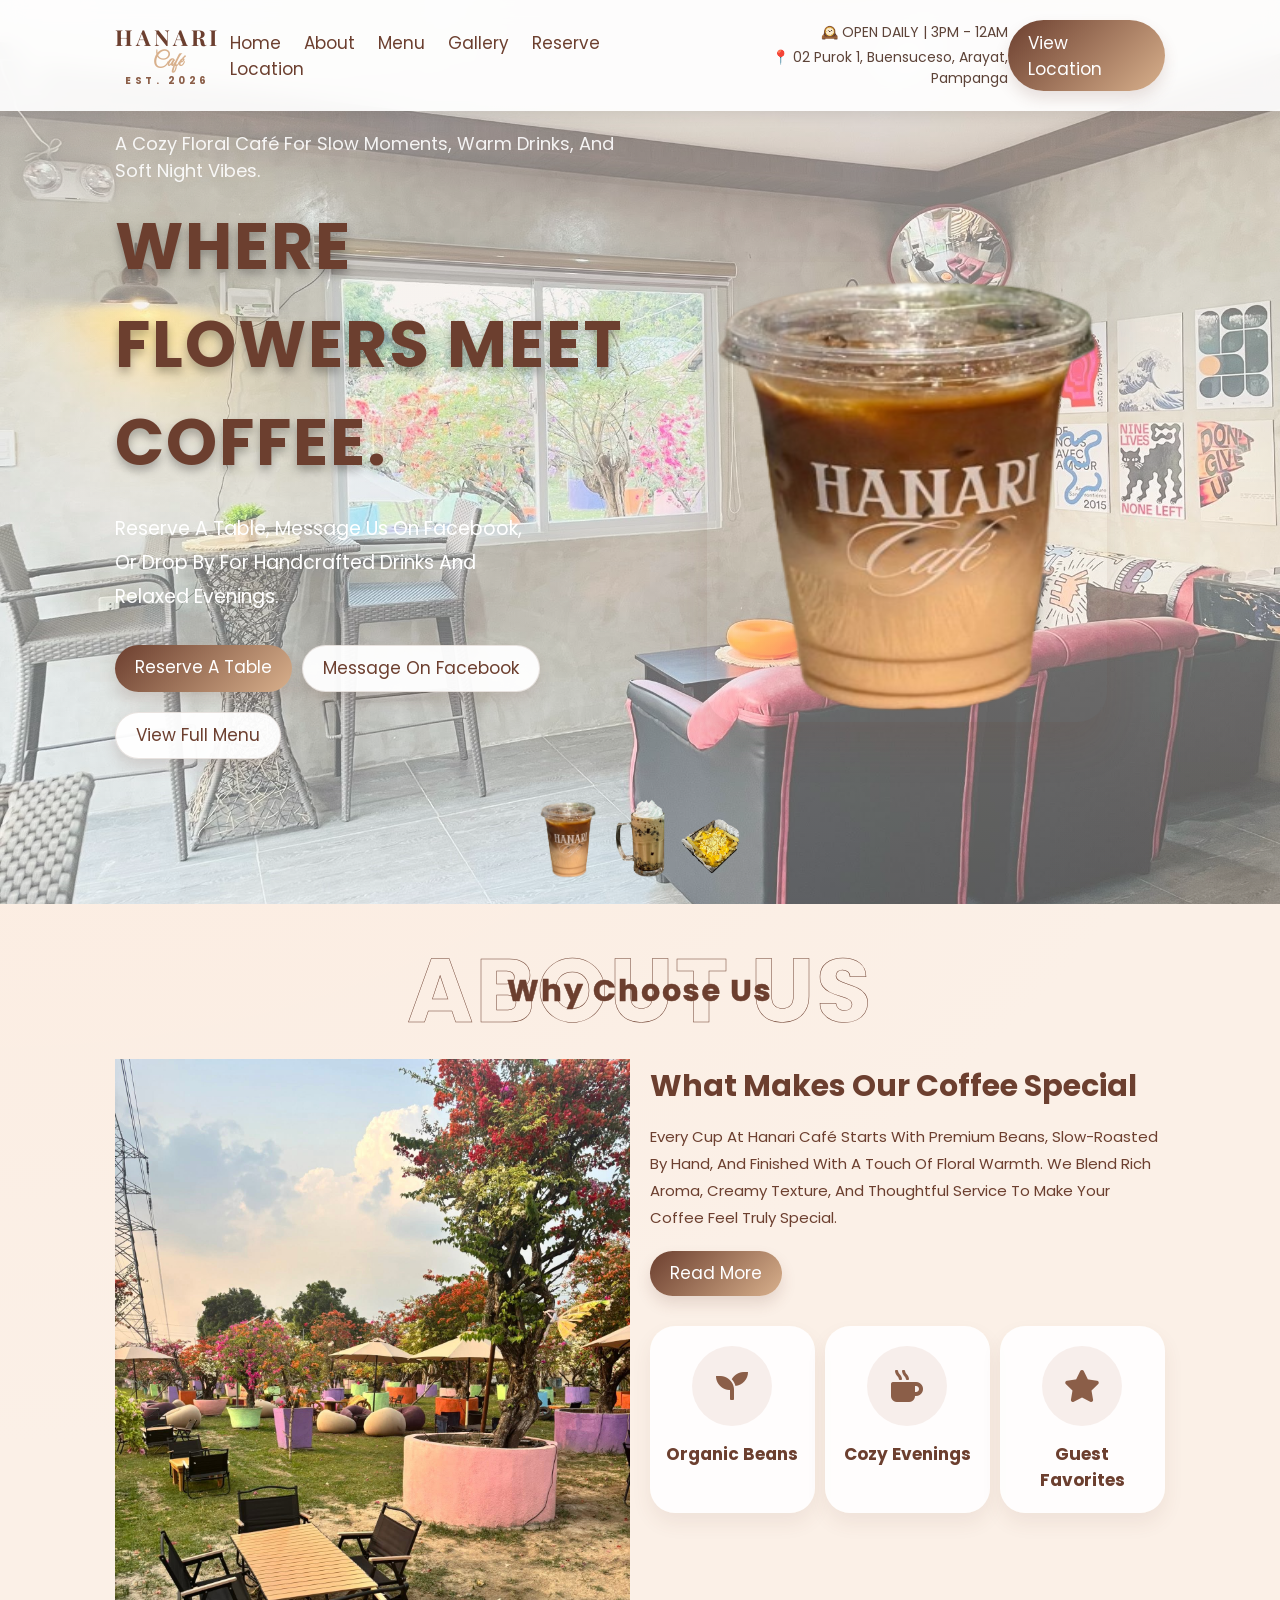
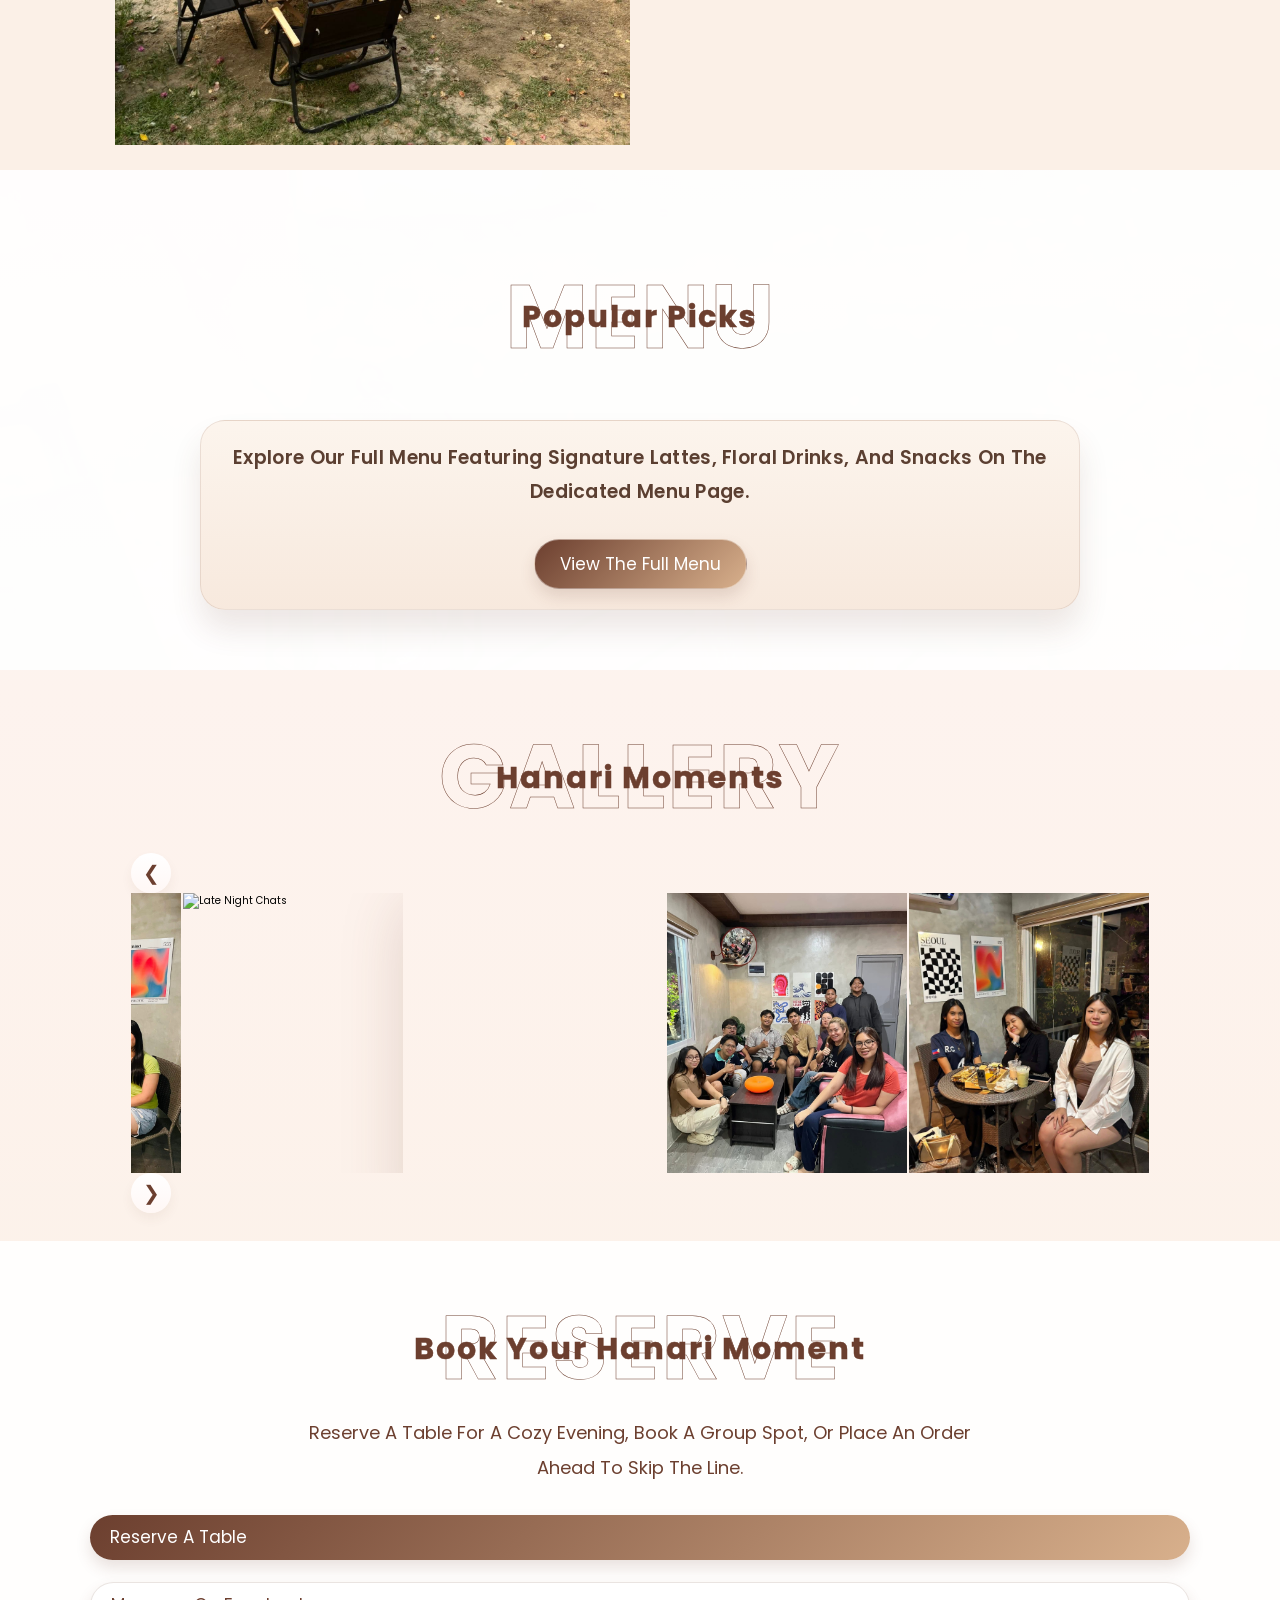
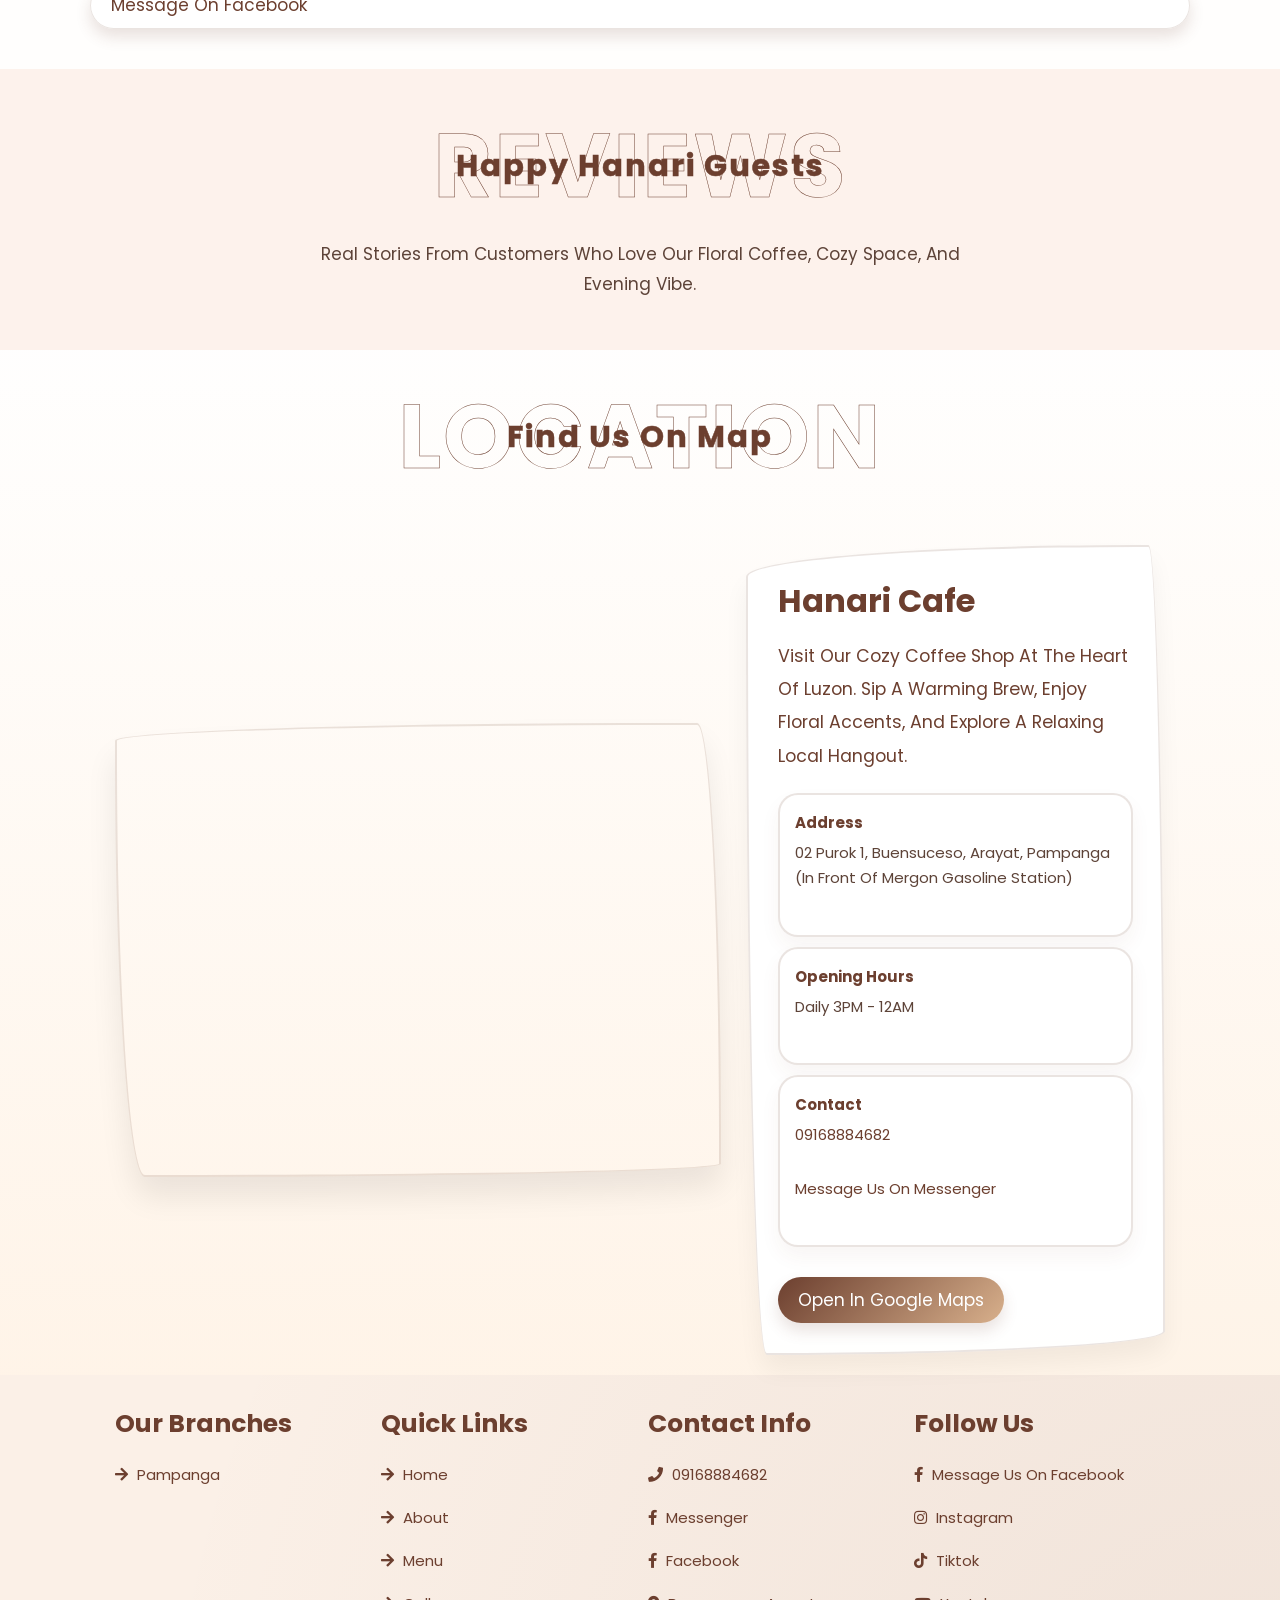
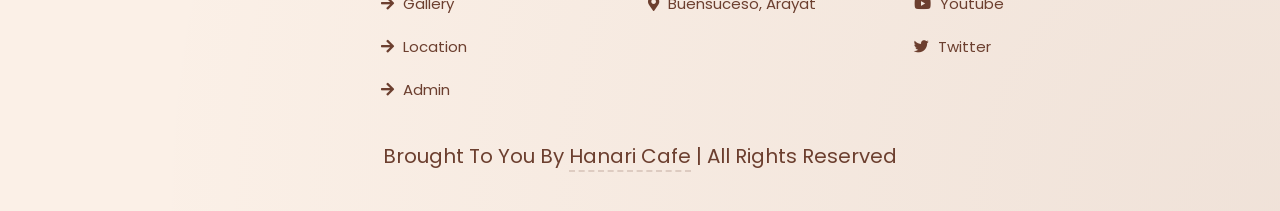
==== commit eda3789d: "Refine homepage slider and menu preview styling to match brand theme" ====
--- a/index.html
+++ b/index.html
@@ -6,6 +6,19 @@
     <meta http-equiv="X-UA-Compatible" content="IE=edge">
     <meta name="viewport" content="width=device-width, initial-scale=1.0">
     <title>Hanari Cafe</title>
+    <meta name="description" content="Hanari Cafe — cozy floral coffee, handcrafted drinks, and evening vibes in Pampanga.">
+
+    <meta property="og:title" content="Hanari Cafe" />
+    <meta property="og:description" content="Cozy floral coffee, handcrafted drinks, and relaxing evening vibes at Hanari Cafe." />
+    <meta property="og:type" content="website" />
+    <meta property="og:url" content="https://hanaricafe.vercel.app/index.html" />
+    <meta property="og:image" content="https://hanaricafe.vercel.app/image/home-img-1.png" />
+    <meta property="og:image:alt" content="Hanari Cafe drink and cozy interior" />
+
+    <meta name="twitter:card" content="summary_large_image" />
+    <meta name="twitter:title" content="Hanari Cafe" />
+    <meta name="twitter:description" content="Cozy floral coffee, handcrafted drinks, and relaxing evening vibes at Hanari Cafe." />
+    <meta name="twitter:image" content="https://hanaricafe.vercel.app/image/home-img-1.png" />
 
     <!-- Font Awesome CDN Link  -->
     <link rel="stylesheet" href="https://cdnjs.cloudflare.com/ajax/libs/font-awesome/5.15.4/css/all.min.css">
--- a/css/style.css
+++ b/css/style.css
@@ -239,18 +239,18 @@
 
 .home .image-slider {
     text-align: center;
-    padding: 3rem 0;
+    margin-top: 1.5rem;
+    padding: 1.5rem 0 0;
 }
 
 .home .image-slider img {
     height: 8rem;
-    margin: 0 .5rem;
+    margin: 0 .6rem;
     cursor: pointer;
-    margin-top: 5rem;
 }
 
 .home .image-slider img:hover {
-    transform: translateY(-2rem);
+    transform: translateY(-1.5rem);
 }
 
 .home-subtitle {
@@ -292,9 +292,8 @@
     margin: 0 auto;
 }
 
-.reserve-content {
-    grid-template-columns: minmax(0, 1.2fr) minmax(0, .8fr);
-    align-items: center;
+.reservations {
+    background: rgba(255, 255, 255, .92);
     padding: 4rem 0;
 }
 
@@ -302,6 +301,9 @@
     font-size: 1.8rem;
     color: var(--main-color);
     line-height: 1.9;
+    text-align: center;
+    max-width: 70rem;
+    margin: 0 auto;
 }
 
 .reserve-actions {
@@ -480,6 +482,15 @@
     border-radius: 2.5rem;
     box-shadow: 0 1rem 2rem rgba(108, 63, 47, .08);
     min-height: 18rem;
+    cursor: pointer;
+    transition: transform .3s ease, box-shadow .3s ease, background .3s ease;
+}
+
+.about .row .content .icons-container .icons:hover,
+.about .row .content .icons-container .icons:focus-within {
+    transform: translateY(-0.6rem);
+    box-shadow: 0 1.8rem 2.6rem rgba(108, 63, 47, .18);
+    background: rgba(255, 244, 235, .96);
 }
 
 .about .row .content .icons-container .icons i {
@@ -493,12 +504,26 @@
     border-radius: 50%;
     background: rgba(203, 164, 143, .16);
     margin: 0 auto;
+    transition: transform .3s ease, background .3s ease, color .3s ease;
+}
+
+.about .row .content .icons-container .icons:hover i,
+.about .row .content .icons-container .icons:focus-within i {
+    transform: scale(1.05);
+    background: rgba(108, 63, 47, .12);
+    color: var(--main-color);
 }
 
 .about .row .content .icons-container .icons h3 {
     font-size: 1.7rem;
     padding-top: 1.5rem;
     color: var(--main-color);
+    transition: color .3s ease;
+}
+
+.about .row .content .icons-container .icons:hover h3,
+.about .row .content .icons-container .icons:focus-within h3 {
+    color: #8b5e48;
 }
 
 /* MENU */
@@ -675,15 +700,17 @@
 }
 
 .menu .box-container .box {
-    padding: 2.4rem;
+        position: relative;
     border: var(--border);
     border-radius: var(--border-radius);
     display: flex;
-    align-items: flex-start;
+    flex-direction: column;
+    align-items: stretch;
     gap: 1.6rem;
     background: rgba(255, 255, 255, .98);
     box-shadow: 0 1.5rem 2.8rem rgba(108, 63, 47, .1);
-    min-height: 22rem;
+    min-height: auto;
+    overflow: hidden;
     transition: transform .3s ease, box-shadow .3s ease;
 }
 
@@ -695,17 +722,24 @@
     background: rgba(255, 255, 255, 1);
 }
 
-.menu .box-container .box img {
-    width: 11rem;
-    height: 11rem;
-    object-fit: cover;
-    margin: 0;
-    flex-shrink: 0;
-    border-radius: 1.5rem;
-}
+    .box .item-badges,
+    .menu .box-container .box .item-badges {
+        position: absolute;
+        top: 1.6rem;
+        right: 1.6rem;
+        display: flex;
+        flex-direction: column;
+        gap: .8rem;
+        z-index: 2;
+        opacity: 1;
+        visibility: visible;
+        pointer-events: auto;
+    }
+
 
 .menu .box-container .box .content {
     width: 100%;
+    text-align: center;
 }
 
 .menu .box-container .box .content h3 {
@@ -714,6 +748,7 @@
     line-height: 1.5;
     margin-bottom: .8rem;
     display: flex;
+    justify-content: center;
     align-items: center;
     gap: .8rem;
 }
@@ -748,26 +783,34 @@
     margin: 3rem auto 0;
     max-width: 88rem;
     padding: 2rem 2.5rem;
-    background: rgba(255, 255, 255, .95);
-    border-radius: 1.6rem;
-    box-shadow: 0 1.5rem 3rem rgba(108, 63, 47, .09);
+    background: linear-gradient(180deg, rgba(252, 244, 236, .96), rgba(247, 232, 220, .96));
+    border-radius: 2.5rem;
+    border: 1px solid rgba(108, 63, 47, .12);
+    box-shadow: 0 2rem 3rem rgba(108, 63, 47, .12);
     position: relative;
     z-index: 1;
 }
 
 .menu-preview-note p {
-    font-size: 1.8rem;
-    color: #4d3425;
-    margin-bottom: 1.6rem;
+    font-size: 1.9rem;
+    color: #5b3f31;
+    margin-bottom: 2rem;
     font-weight: 600;
-    letter-spacing: .02rem;
+    letter-spacing: .03rem;
+    line-height: 1.8;
 }
 
 .menu-preview-note .btn {
-    padding: 1rem 2.2rem;
-    background: var(--main-color);
+    padding: 1.1rem 2.5rem;
+    background: linear-gradient(135deg, var(--main-color), var(--secondary-color));
     color: #fff;
-    border: none;
+    border-radius: 4rem;
+    border: 1px solid rgba(255, 255, 255, .4);
+}
+
+.menu-preview-note .btn:hover {
+    transform: translateY(-2px);
+    box-shadow: 0 .9rem 1.7rem rgba(108, 63, 47, .16);
 }
 
 .menu-actions {
@@ -1032,7 +1075,7 @@
 }
 
 /* Review card content inside mem-box */
-.review-card { display: none; }
+.mem-box .review-card { display: none; }
 
 /* Cutesy aesthetic touches */
 .memories {
@@ -1186,6 +1229,59 @@
 
     .icons {
         flex: 1 1 100%;
+    }
+
+    .admin-page {
+        padding: 4rem 1.5rem 2rem;
+    }
+
+    .admin-controls {
+        flex-direction: column;
+        align-items: stretch;
+    }
+
+    .admin-section,
+    .admin-sidebar-box,
+    .admin-review-box {
+        padding: 1.5rem;
+    }
+
+    .admin-section h2,
+    .admin-sidebar-box h2,
+    .admin-review-box h2 {
+        font-size: 1.8rem;
+    }
+
+    .admin-item .admin-image,
+    .admin-review-card .review-image,
+    .admin-item .admin-meta,
+    .admin-review-card .review-meta {
+        grid-template-columns: 1fr;
+    }
+
+    .admin-toggle-grid {
+        grid-template-columns: 1fr;
+    }
+
+    .admin-item .admin-actions,
+    .admin-review-card .admin-actions {
+        justify-content: center;
+    }
+
+    .location .map,
+    .location .map iframe {
+        min-height: 30rem;
+    }
+
+    .mem-box {
+        width: 100%;
+        min-width: 100%;
+        flex: 0 0 auto;
+    }
+
+    .memories-track {
+        gap: 0.75rem;
+        padding: 0.75rem 0;
     }
 }
 
@@ -1386,8 +1482,9 @@
     }
 
     .menu .box-container .box {
+        position: relative;
         flex-flow: column;
-        align-items: flex-start;
+        align-items: stretch;
         gap: 1.4rem;
         text-align: left;
         padding: 1.8rem;
@@ -1400,10 +1497,14 @@
 
     .menu .box-container .box img {
         width: 100%;
-        max-width: 14rem;
-        height: 14rem;
+        max-width: 100%;
+        height: auto;
         margin: 0;
         border-radius: 1.5rem;
+        min-height: 18rem;
+        max-height: 24rem;
+        object-fit: cover;
+        display: block;
     }
 
     .menu .box-container .box .content h3 {
@@ -1441,12 +1542,12 @@
     }
 
     .menu .heading {
-        font-size: 4.4rem;
+        font-size: 6rem;
         margin-bottom: 1rem;
     }
 
     .menu .heading span {
-        font-size: 2rem;
+        font-size: 2.3rem;
     }
 
     .menu .section-copy {
@@ -1463,6 +1564,10 @@
         width: 100%;
         max-width: 100%;
         height: auto;
+        min-height: 18rem;
+        max-height: 24rem;
+        object-fit: cover;
+        display: block;
     }
 
     .home .row .image img {
@@ -1479,6 +1584,45 @@
     .home .row .image img {
         height: auto;
         width: 100%;
+    }
+
+    .heading {
+        font-size: 5rem;
+    }
+
+    .heading span {
+        font-size: 1.8rem;
+    }
+
+    .menu .box-container .box {
+        padding: 1.4rem;
+    }
+
+    .menu .box-container .box .content h3 {
+        font-size: 1.9rem;
+    }
+
+    .menu .box-container .box .content p,
+    .menu .box-container .box .content span {
+        font-size: 1.5rem;
+    }
+
+    .admin-item input,
+    .admin-item textarea,
+    .admin-item select,
+    .admin-review-card input,
+    .admin-review-card textarea {
+        font-size: 1.4rem;
+        padding: .9rem 1rem;
+    }
+
+    .admin-toggle-grid {
+        grid-template-columns: 1fr;
+    }
+
+    .admin-item .admin-actions,
+    .admin-review-card .admin-actions {
+        justify-content: center;
     }
 }
 
@@ -1499,4 +1643,298 @@
     height: 18rem;
     width: 100%;
     object-fit: cover;
-}+}
+
+/* Admin login overlay */
+.admin-lock-overlay {
+    position: fixed;
+    inset: 0;
+    display: flex;
+    align-items: center;
+    justify-content: center;
+    padding: 2rem;
+    background: rgba(0, 0, 0, .55);
+    backdrop-filter: blur(10px);
+    z-index: 9999;
+}
+
+.admin-lock-card {
+    position: relative;
+    width: min(44rem, 100%);
+    padding: 2.5rem;
+    border-radius: 2rem;
+    background: #fff;
+    box-shadow: 0 2rem 3rem rgba(0, 0, 0, .18);
+    text-align: center;
+}
+
+.admin-lock-card h2 {
+    margin-bottom: 1rem;
+    font-size: 3rem;
+    color: var(--main-color);
+}
+
+.admin-lock-card p {
+    margin-bottom: 1.8rem;
+    font-size: 1.6rem;
+    color: #5d4338;
+}
+
+.admin-lock-card input {
+    width: 100%;
+    padding: 1.2rem 1.4rem;
+    border: var(--border);
+    border-radius: 1.4rem;
+    font-size: 1.6rem;
+    margin-bottom: 1.4rem;
+}
+
+.admin-lock-actions {
+    display: flex;
+    justify-content: center;
+}
+
+.admin-lock-close {
+    position: absolute;
+    top: 1.4rem;
+    right: 1.4rem;
+    width: 3.2rem;
+    height: 3.2rem;
+    border: none;
+    background: rgba(108, 63, 47, .08);
+    color: #5d4338;
+    border-radius: 50%;
+    font-size: 2rem;
+    line-height: 1;
+    cursor: pointer;
+    display: grid;
+    place-items: center;
+}
+
+.admin-lock-close:hover {
+    background: rgba(108, 63, 47, .14);
+}
+
+.admin-lock-error {
+    margin-top: 1rem;
+    color: #cb3d40;
+    min-height: 1.4rem;
+    font-size: 1.4rem;
+}
+
+.admin-lock-overlay.hidden {
+    display: none;
+}
+
+/* Admin dashboard styles */
+.admin-page {
+    padding: 7rem 8% 4rem;
+    background: linear-gradient(180deg, rgba(255, 245, 240, .85), #fff);
+    min-height: 100vh;
+}
+
+.admin-page .heading {
+    text-align: center;
+    margin-bottom: .4rem;
+}
+
+.admin-page .heading span {
+    color: var(--main-color);
+}
+
+.admin-page .section-copy {
+    max-width: 78rem;
+    margin: 0 auto 2rem;
+    font-size: 1.75rem;
+    color: #5d4338;
+    text-align: center;
+    line-height: 1.8;
+}
+
+.admin-controls {
+    display: flex;
+    flex-wrap: wrap;
+    justify-content: center;
+    gap: 1rem;
+    margin: 2rem auto 1.5rem;
+    max-width: 78rem;
+}
+
+.admin-controls .btn {
+    min-width: 14rem;
+}
+
+.admin-note {
+    max-width: 78rem;
+    margin: 0 auto 2.4rem;
+    font-size: 1.45rem;
+    color: #6c4c3d;
+    text-align: center;
+    opacity: .85;
+    line-height: 1.7;
+}
+
+.admin-message {
+    max-width: 78rem;
+    margin: 0 auto 2rem;
+    padding: 1.4rem 1.8rem;
+    border-radius: 1.4rem;
+    background: rgba(255, 255, 255, .95);
+    border: var(--border);
+    font-size: 1.6rem;
+    color: #4d3425;
+    display: none;
+}
+
+.admin-layout {
+    display: grid;
+    grid-template-columns: minmax(0, 1.8fr) minmax(24rem, 1fr) minmax(24rem, 1fr);
+    gap: 1.8rem;
+    align-items: start;
+}
+
+.admin-section,
+.admin-sidebar-box,
+.admin-review-box {
+    background: #fff;
+    border: var(--border);
+    border-radius: 2rem;
+    padding: 2rem;
+    box-shadow: 0 1.5rem 2.5rem rgba(108, 63, 47, .08);
+}
+
+.admin-section h2,
+.admin-sidebar-box h2,
+.admin-review-box h2 {
+    margin-bottom: 1.5rem;
+    font-size: 2rem;
+    color: var(--main-color);
+}
+
+.admin-items,
+.admin-addons,
+.admin-reviews {
+    display: grid;
+    gap: 1.6rem;
+}
+
+.admin-item,
+.admin-review-card {
+    background: #fff;
+    border: var(--border);
+    border-radius: 1.8rem;
+    padding: 1.75rem;
+    box-shadow: 0 1rem 2rem rgba(108, 63, 47, .08);
+    display: grid;
+    gap: 1.4rem;
+}
+
+.admin-item label,
+.admin-review-card label {
+    display: block;
+    font-size: 1.4rem;
+    font-weight: 600;
+    color: #5d4338;
+    margin-bottom: .6rem;
+}
+
+.admin-item input,
+.admin-item textarea,
+.admin-item select,
+.admin-review-card input,
+.admin-review-card textarea {
+    width: 100%;
+    padding: 1rem 1.2rem;
+    border: var(--border);
+    border-radius: 1.2rem;
+    font-size: 1.55rem;
+    background: rgba(255,255,255,.97);
+    color: #5d4338;
+}
+
+.admin-item textarea,
+.admin-review-card textarea {
+    min-height: 10rem;
+    resize: vertical;
+}
+
+.admin-item .admin-meta {
+    display: grid;
+    grid-template-columns: repeat(2, minmax(0, 1fr));
+    gap: 1.4rem;
+}
+
+.admin-item .admin-image,
+.admin-review-card .review-image {
+    display: grid;
+    gap: 1rem;
+    grid-template-columns: 12rem 1fr;
+    align-items: center;
+}
+
+.admin-item .admin-image img,
+.admin-review-card .review-image img {
+    width: 100%;
+    height: 100%;
+    object-fit: cover;
+    border-radius: 1.4rem;
+    box-shadow: 0 .8rem 1.6rem rgba(108,63,47,.12);
+}
+
+.admin-item .image-controls {
+    display: grid;
+    gap: 1rem;
+    margin-top: .6rem;
+}
+
+.admin-item .clear-image,
+.admin-review-card .admin-actions .btn {
+    width: fit-content;
+    padding: .8rem 1.2rem;
+}
+
+.admin-item .admin-actions,
+.admin-review-card .admin-actions {
+    display: flex;
+    flex-wrap: wrap;
+    gap: 1rem;
+    justify-content: flex-end;
+}
+
+.admin-review-card .review-meta {
+    display: grid;
+    grid-template-columns: minmax(0, 1fr) minmax(12rem, 1fr);
+    gap: 1.4rem;
+}
+
+.admin-toggle-grid {
+    display: grid;
+    grid-template-columns: repeat(2, minmax(0, 1fr));
+    gap: 1rem;
+    margin-bottom: 1.6rem;
+}
+
+.admin-toggle-grid label {
+    display: flex;
+    align-items: center;
+    gap: .8rem;
+    font-size: 1.45rem;
+    color: #5d4338;
+}
+
+.admin-toggle-grid input {
+    accent-color: var(--main-color);
+}
+
+@media (max-width: 950px) {
+    .admin-layout {
+        grid-template-columns: 1fr;
+    }
+
+    .admin-item .admin-meta,
+    .admin-review-card .review-meta,
+    .admin-item .admin-image,
+    .admin-review-card .review-image {
+        grid-template-columns: 1fr;
+    }
+}
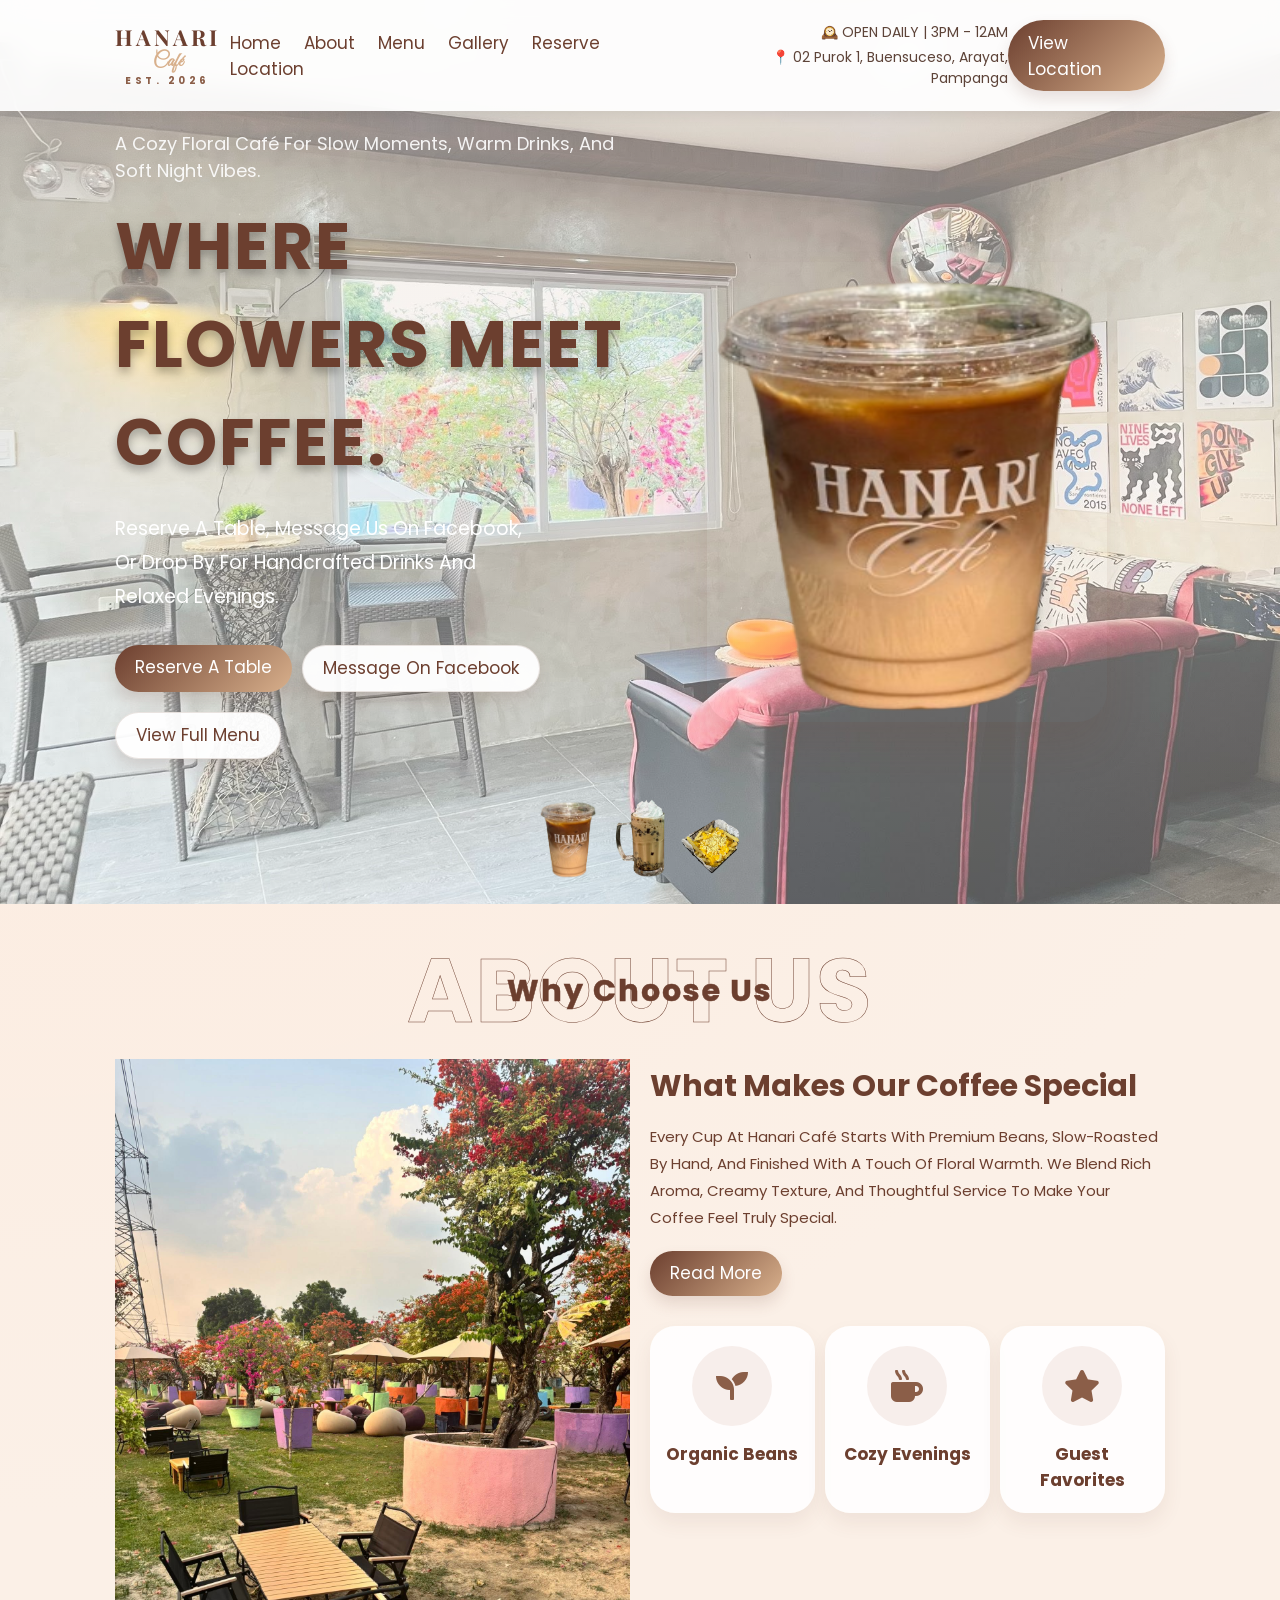
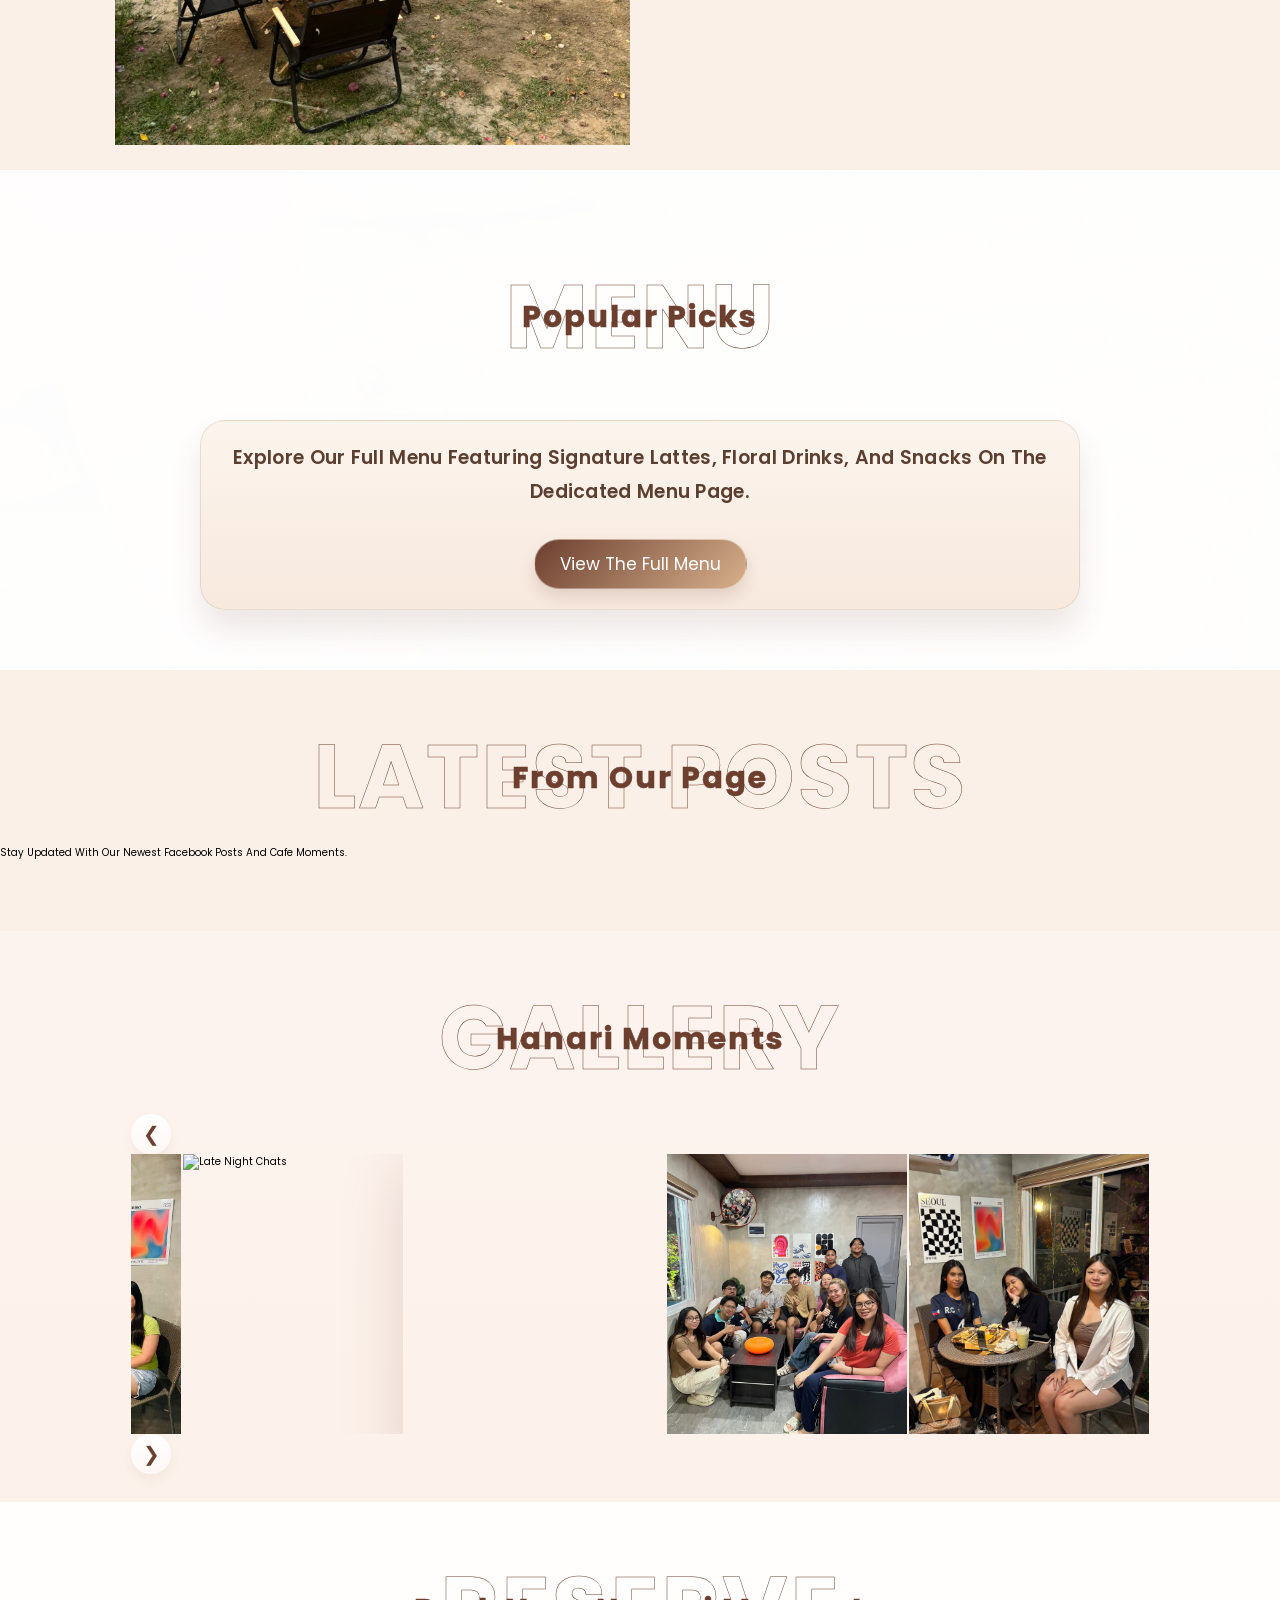
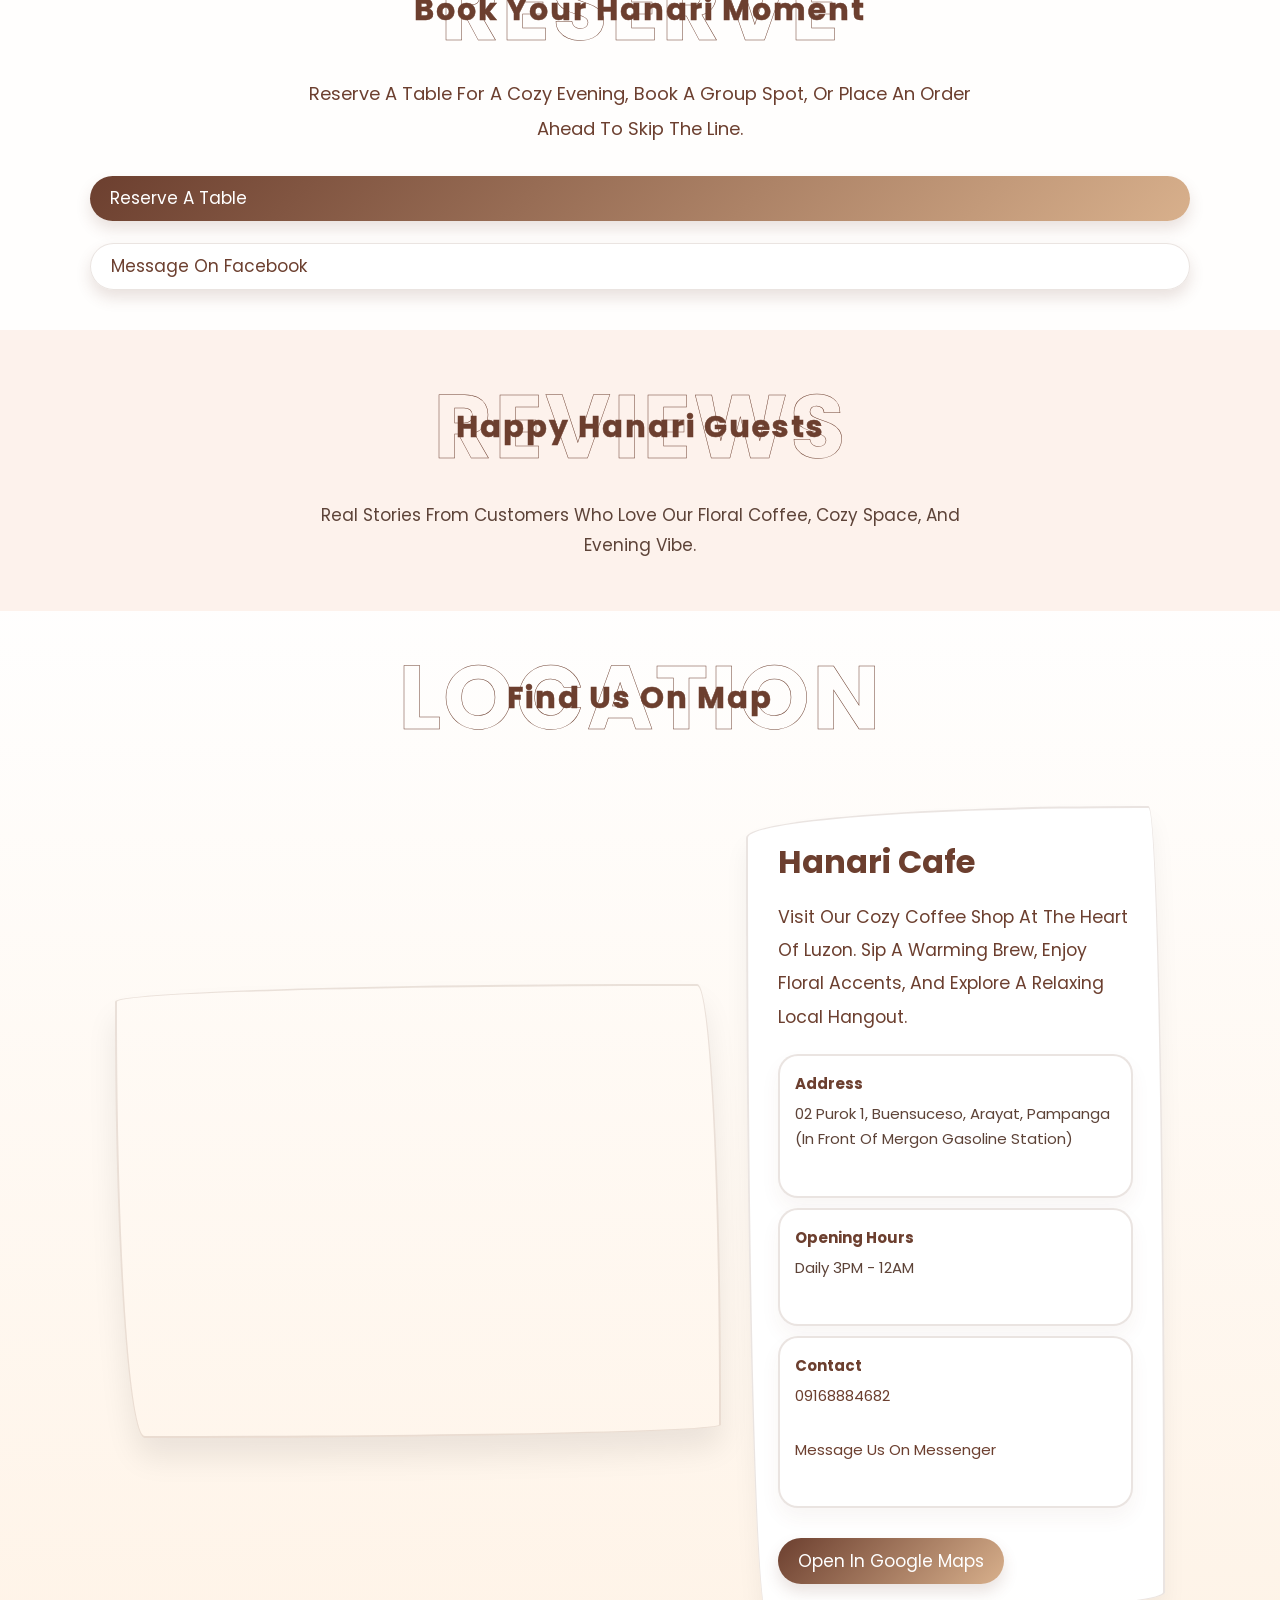
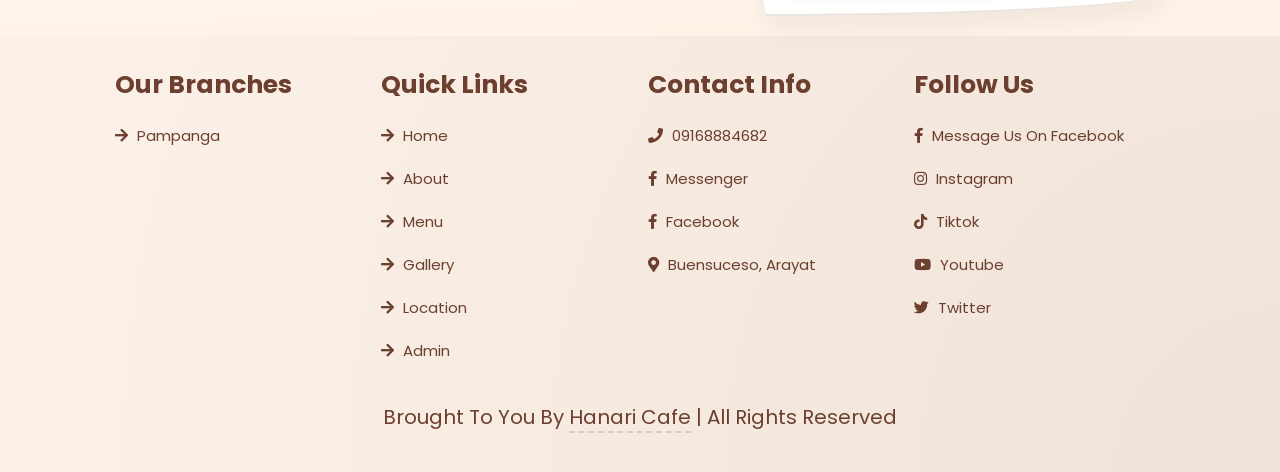
==== commit f85d0d55: "Add latest posts admin section and homepage latest posts rendering" ====
--- a/index.html
+++ b/index.html
@@ -122,6 +122,13 @@
             <p>Explore our full menu featuring signature lattes, floral drinks, and snacks on the dedicated menu page.</p>
             <a href="menu.html" class="btn btn-alt">View the full menu</a>
         </div>
+    </section>
+
+    <!-- LATEST POSTS -->
+    <section class="latest-posts" id="latest-posts">
+        <h1 class="heading">latest posts <span>from our page</span></h1>
+        <p class="section-copy">Stay updated with our newest Facebook posts and cafe moments.</p>
+        <div id="latest-posts-list" class="latest-posts-list"></div>
     </section>
 
     <!-- GALLERY -->
--- a/css/style.css
+++ b/css/style.css
@@ -760,6 +760,23 @@
     padding: .8rem 0 1.2rem;
 }
 
+.menu .box-container .box .content .item-prices {
+    display: flex;
+    justify-content: center;
+    gap: 1rem;
+    flex-wrap: wrap;
+    margin-bottom: 1rem;
+}
+
+.menu .box-container .box .content .item-prices span {
+    font-size: 1.5rem;
+    color: #8b5e48;
+    background: rgba(255, 255, 255, .85);
+    border: 1px solid rgba(108, 63, 47, .12);
+    border-radius: 1.2rem;
+    padding: .5rem 1rem;
+}
+
 .menu .box-container .box .content span {
     font-size: 2rem;
     color: #5d4338;
@@ -811,6 +828,94 @@
 .menu-preview-note .btn:hover {
     transform: translateY(-2px);
     box-shadow: 0 .9rem 1.7rem rgba(108, 63, 47, .16);
+}
+
+.latest-posts {
+    padding: 4rem 0;
+}
+
+.latest-posts .latest-posts-list {
+    display: grid;
+    grid-template-columns: repeat(auto-fit, minmax(28rem, 1fr));
+    gap: 2rem;
+    margin-top: 3rem;
+}
+
+.latest-post-card {
+    background: rgba(255, 255, 255, .94);
+    border: var(--border);
+    border-radius: 2rem;
+    padding: 2rem;
+    box-shadow: 0 1.6rem 3rem rgba(108, 63, 47, .08);
+}
+
+.latest-post-card h3 {
+    font-size: 2.4rem;
+    margin-bottom: 1rem;
+    color: var(--main-color);
+}
+
+.latest-post-card p {
+    font-size: 1.6rem;
+    color: #5d4338;
+    line-height: 1.8;
+    margin-bottom: 1.5rem;
+}
+
+.post-embed {
+    width: 100%;
+    max-width: 100%;
+    overflow: hidden;
+    border-radius: 1.5rem;
+}
+
+.post-embed iframe,
+.post-embed embed {
+    width: 100% !important;
+    min-height: 28rem;
+}
+
+.admin-post-card {
+    display: grid;
+    gap: 1rem;
+    align-items: flex-start;
+}
+
+.admin-post-card label {
+    display: block;
+    margin-bottom: .6rem;
+    font-size: 1.4rem;
+    color: #5d4338;
+}
+
+.admin-post-card input,
+.admin-post-card textarea {
+    width: 100%;
+    padding: 1rem 1.2rem;
+    border: 1px solid rgba(108, 63, 47, .12);
+    border-radius: 1rem;
+    background: #fff;
+    font-size: 1.5rem;
+    color: #5b3f31;
+}
+
+.admin-post-card textarea {
+    min-height: 14rem;
+}
+
+.post-preview-label {
+    font-size: 1.5rem;
+    font-weight: 700;
+    color: var(--main-color);
+}
+
+.post-live-preview {
+    width: 100%;
+    overflow: hidden;
+    border-radius: 1.5rem;
+    background: #faf4ef;
+    border: 1px solid rgba(108, 63, 47, .08);
+    padding: 1rem;
 }
 
 .menu-actions {
@@ -1860,7 +1965,7 @@
 
 .admin-item .admin-meta {
     display: grid;
-    grid-template-columns: repeat(2, minmax(0, 1fr));
+    grid-template-columns: repeat(3, minmax(0, 1fr));
     gap: 1.4rem;
 }
 
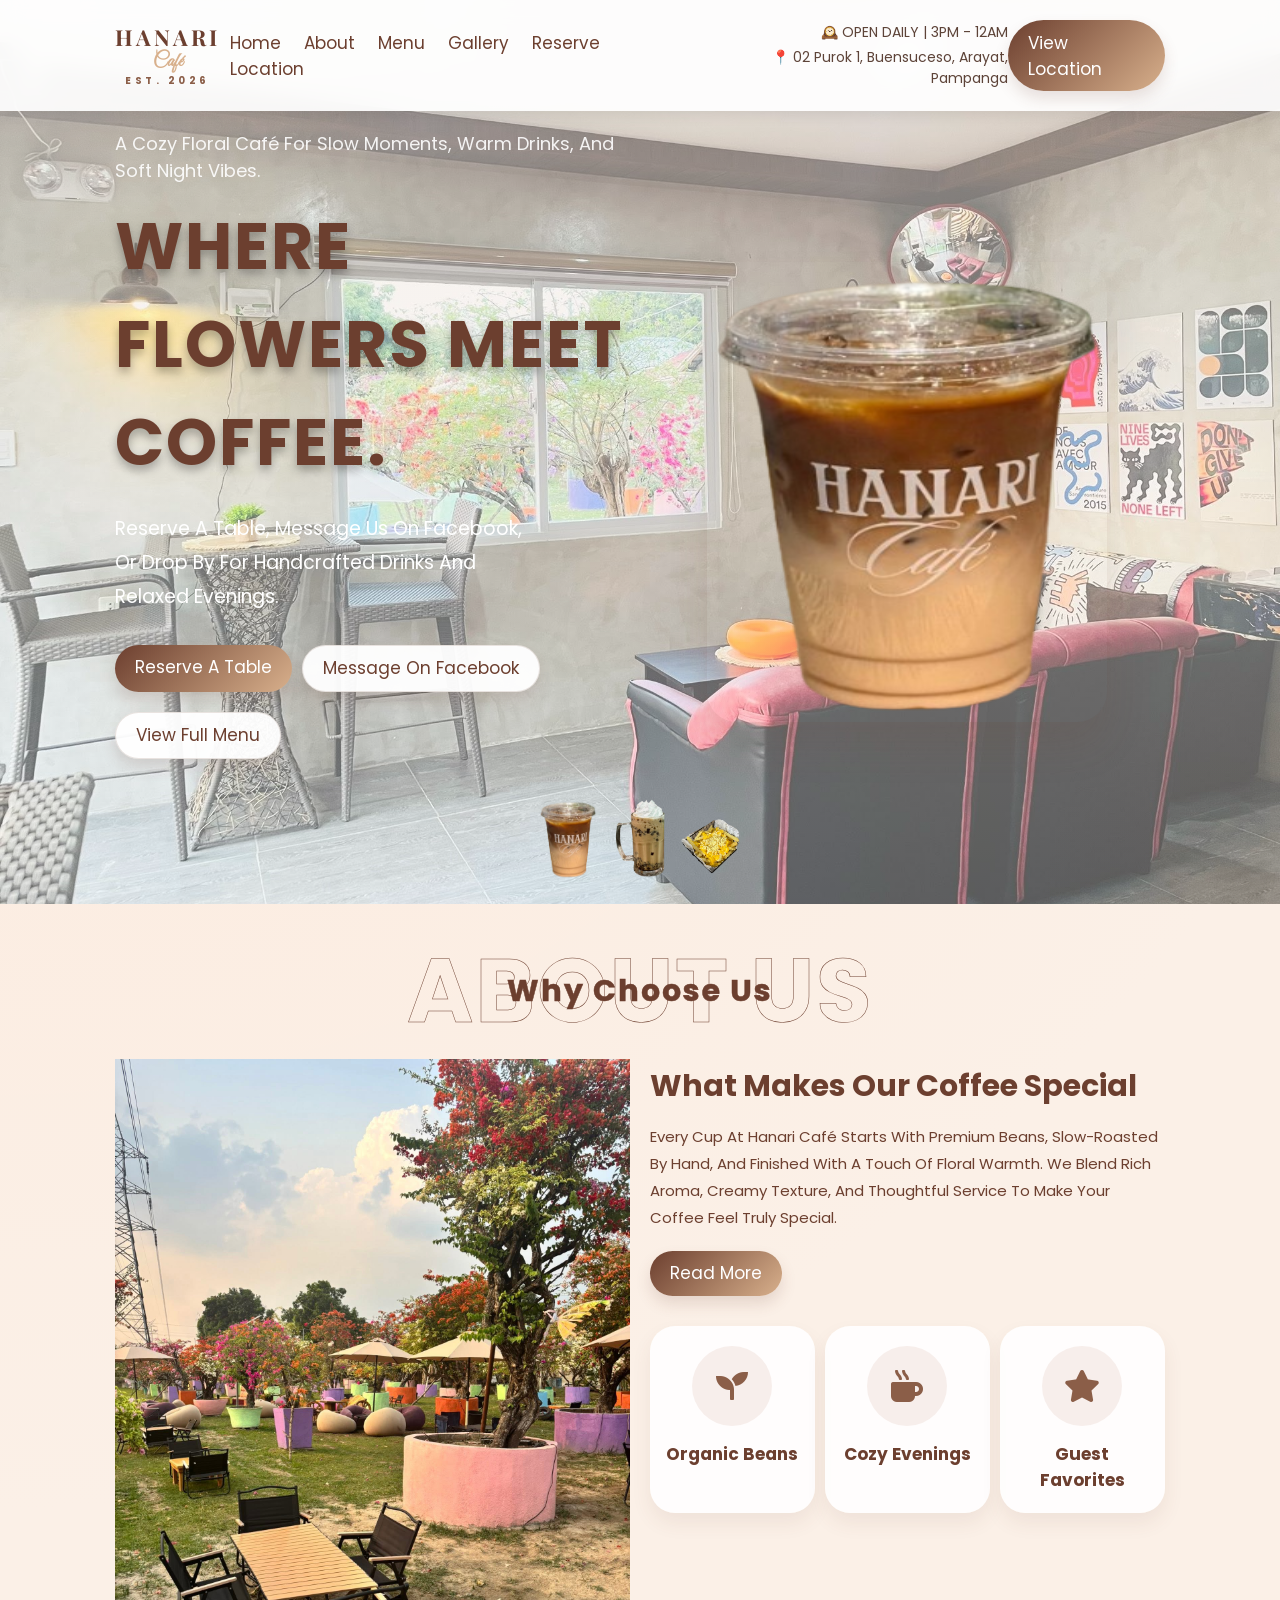
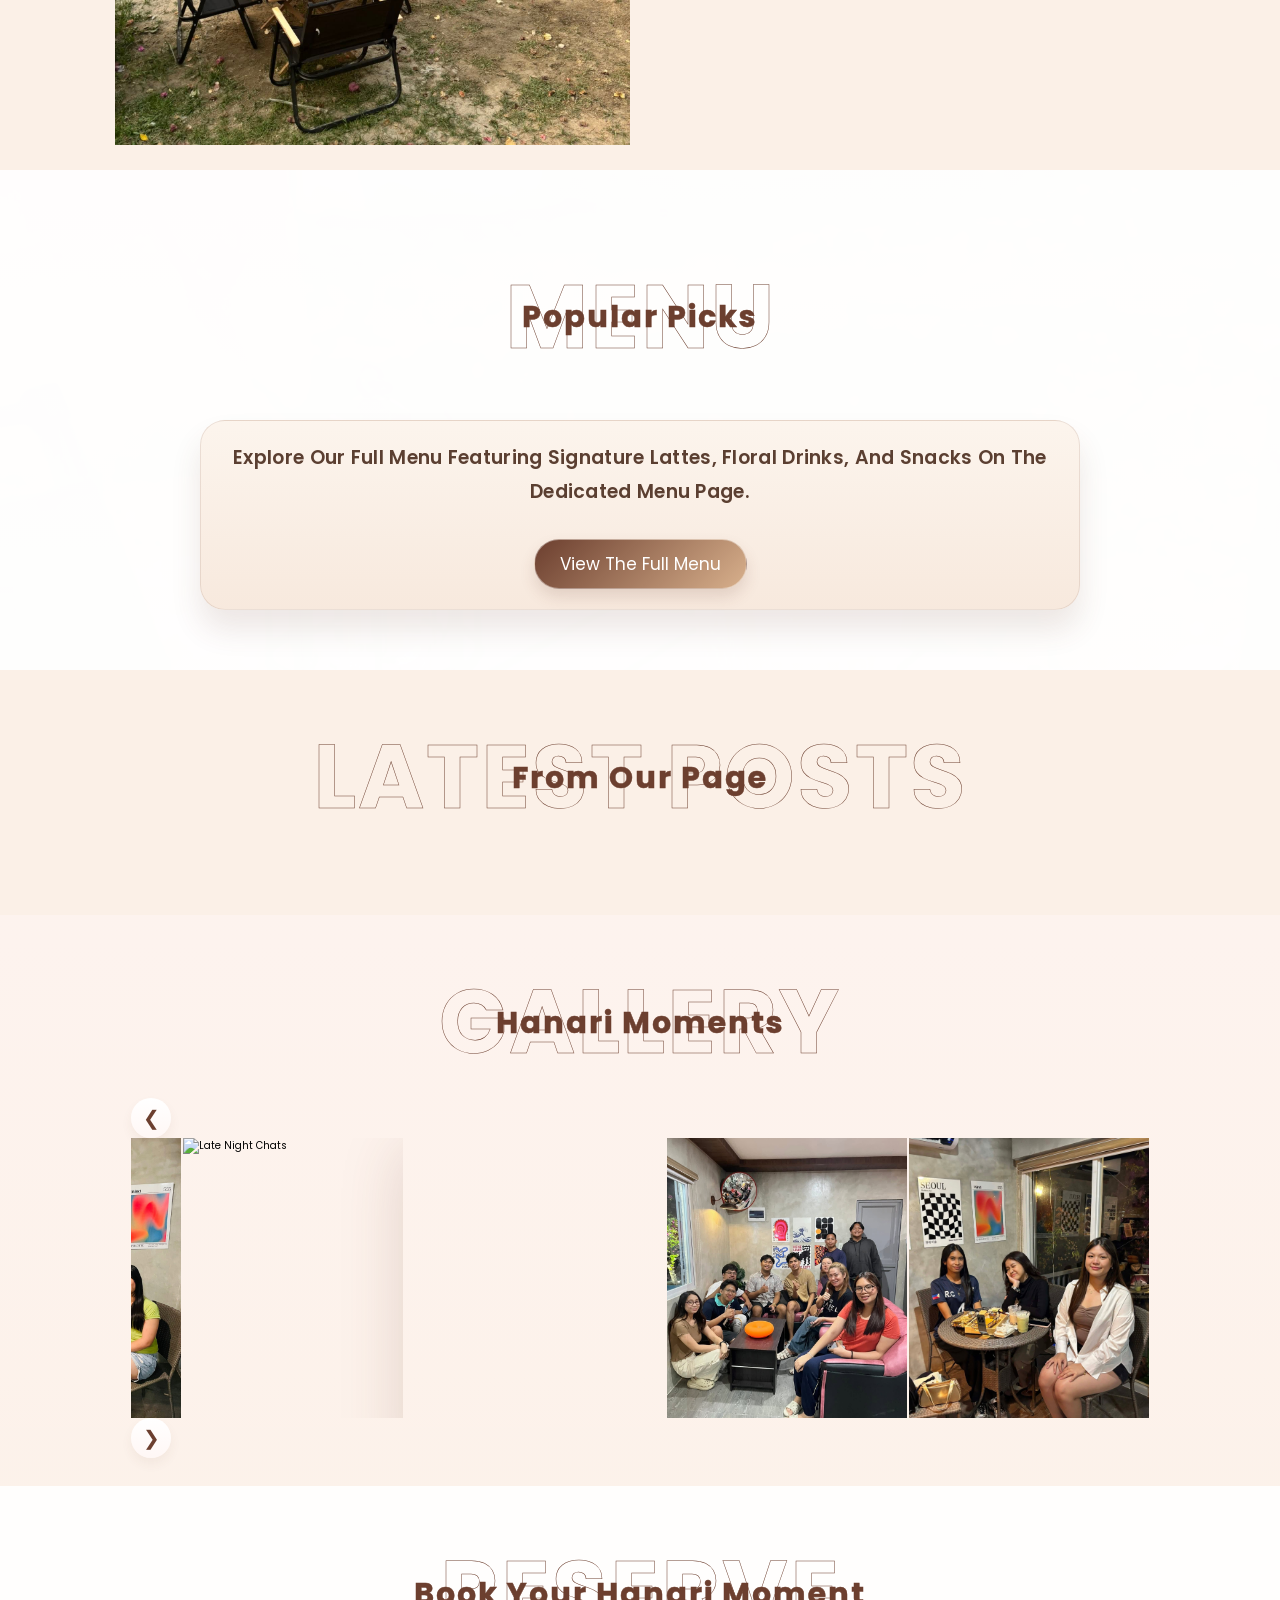
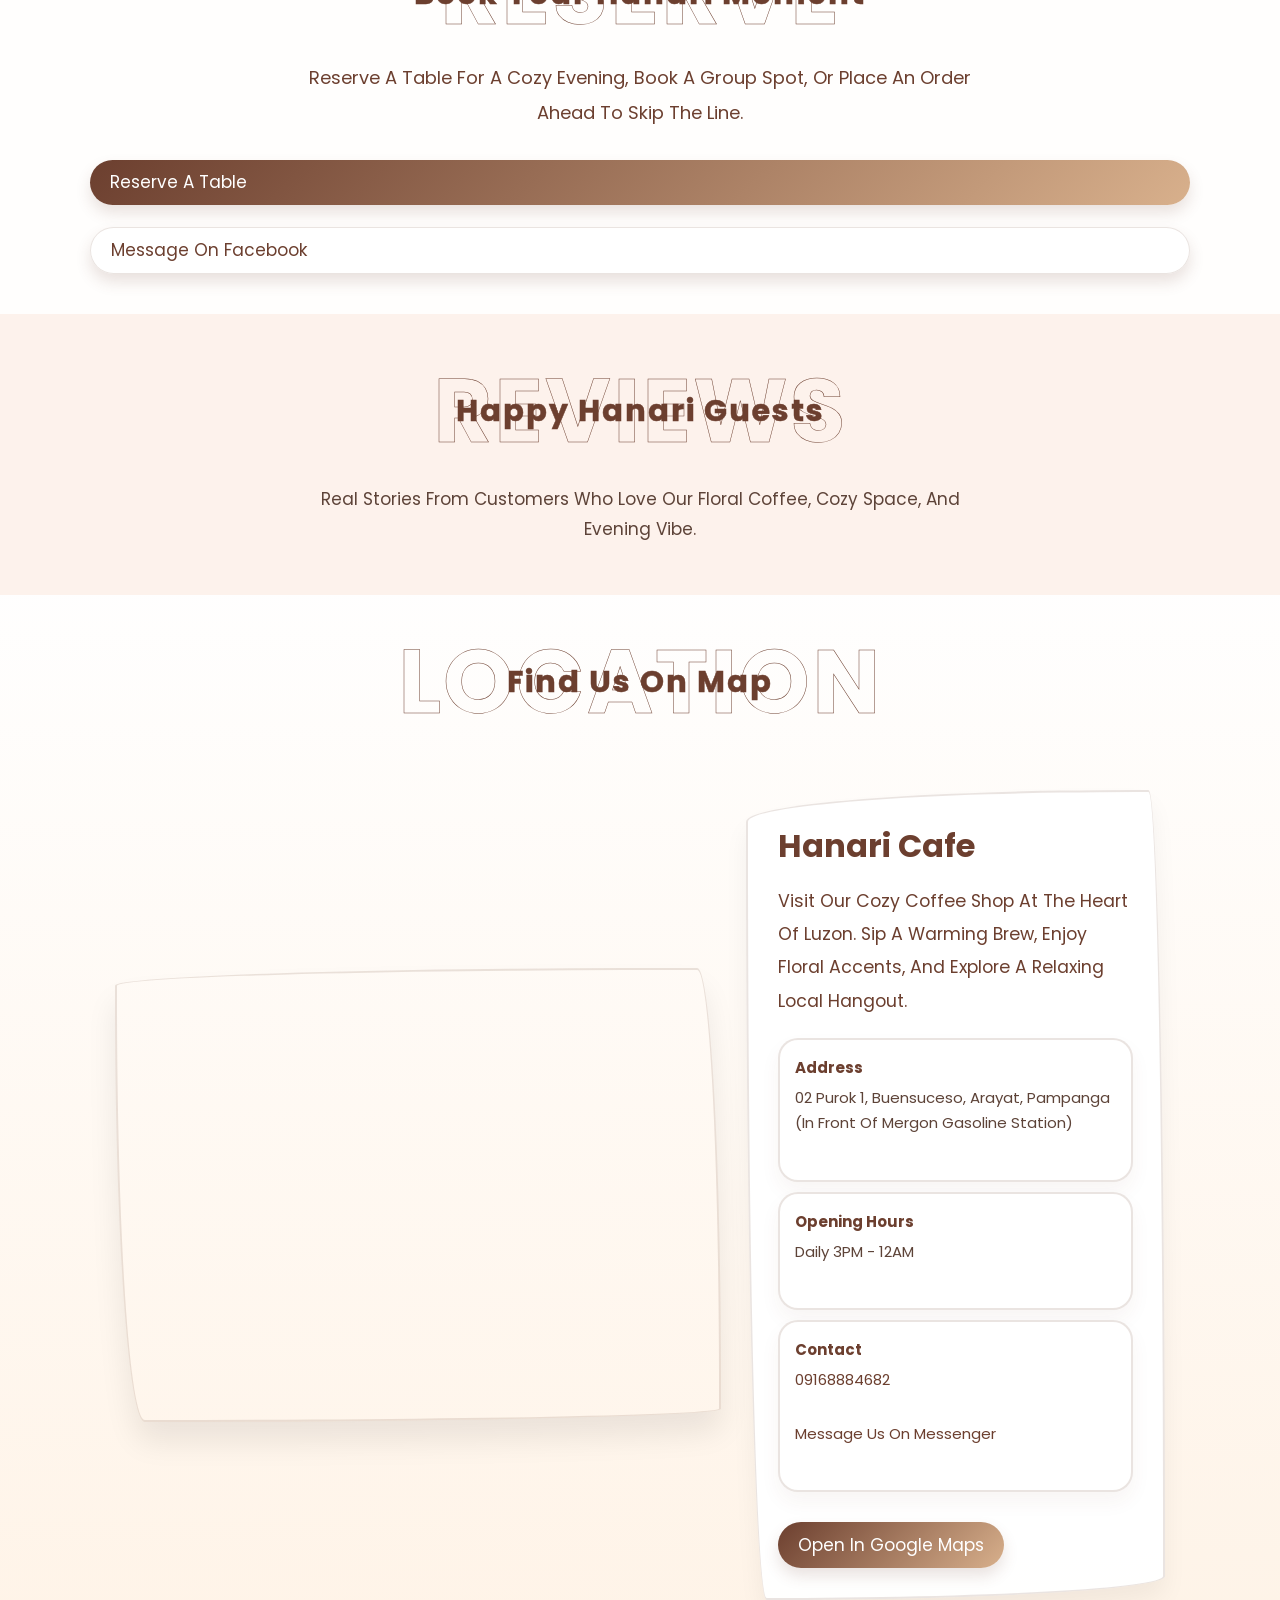
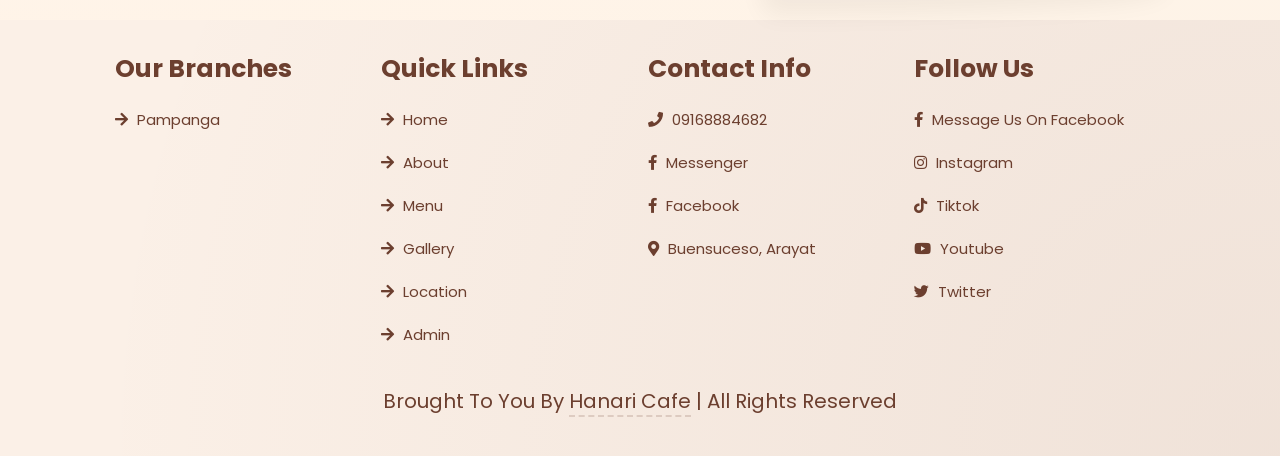
==== commit 5eb5069d: "Update admin reviews layout to 4 columns and simplify latest posts embeds" ====
--- a/index.html
+++ b/index.html
@@ -127,7 +127,6 @@
     <!-- LATEST POSTS -->
     <section class="latest-posts" id="latest-posts">
         <h1 class="heading">latest posts <span>from our page</span></h1>
-        <p class="section-copy">Stay updated with our newest Facebook posts and cafe moments.</p>
         <div id="latest-posts-list" class="latest-posts-list"></div>
     </section>
 
--- a/css/style.css
+++ b/css/style.css
@@ -1898,6 +1898,17 @@
     align-items: start;
 }
 
+.admin-review-box {
+    display: grid;
+    gap: 1.6rem;
+}
+
+.admin-reviews {
+    display: grid;
+    grid-template-columns: repeat(4, minmax(0, 1fr));
+    gap: 1.6rem;
+}
+
 .admin-section,
 .admin-sidebar-box,
 .admin-review-box {
@@ -2042,4 +2053,8 @@
     .admin-review-card .review-image {
         grid-template-columns: 1fr;
     }
-}
+
+    .admin-reviews {
+        grid-template-columns: 1fr;
+    }
+}
